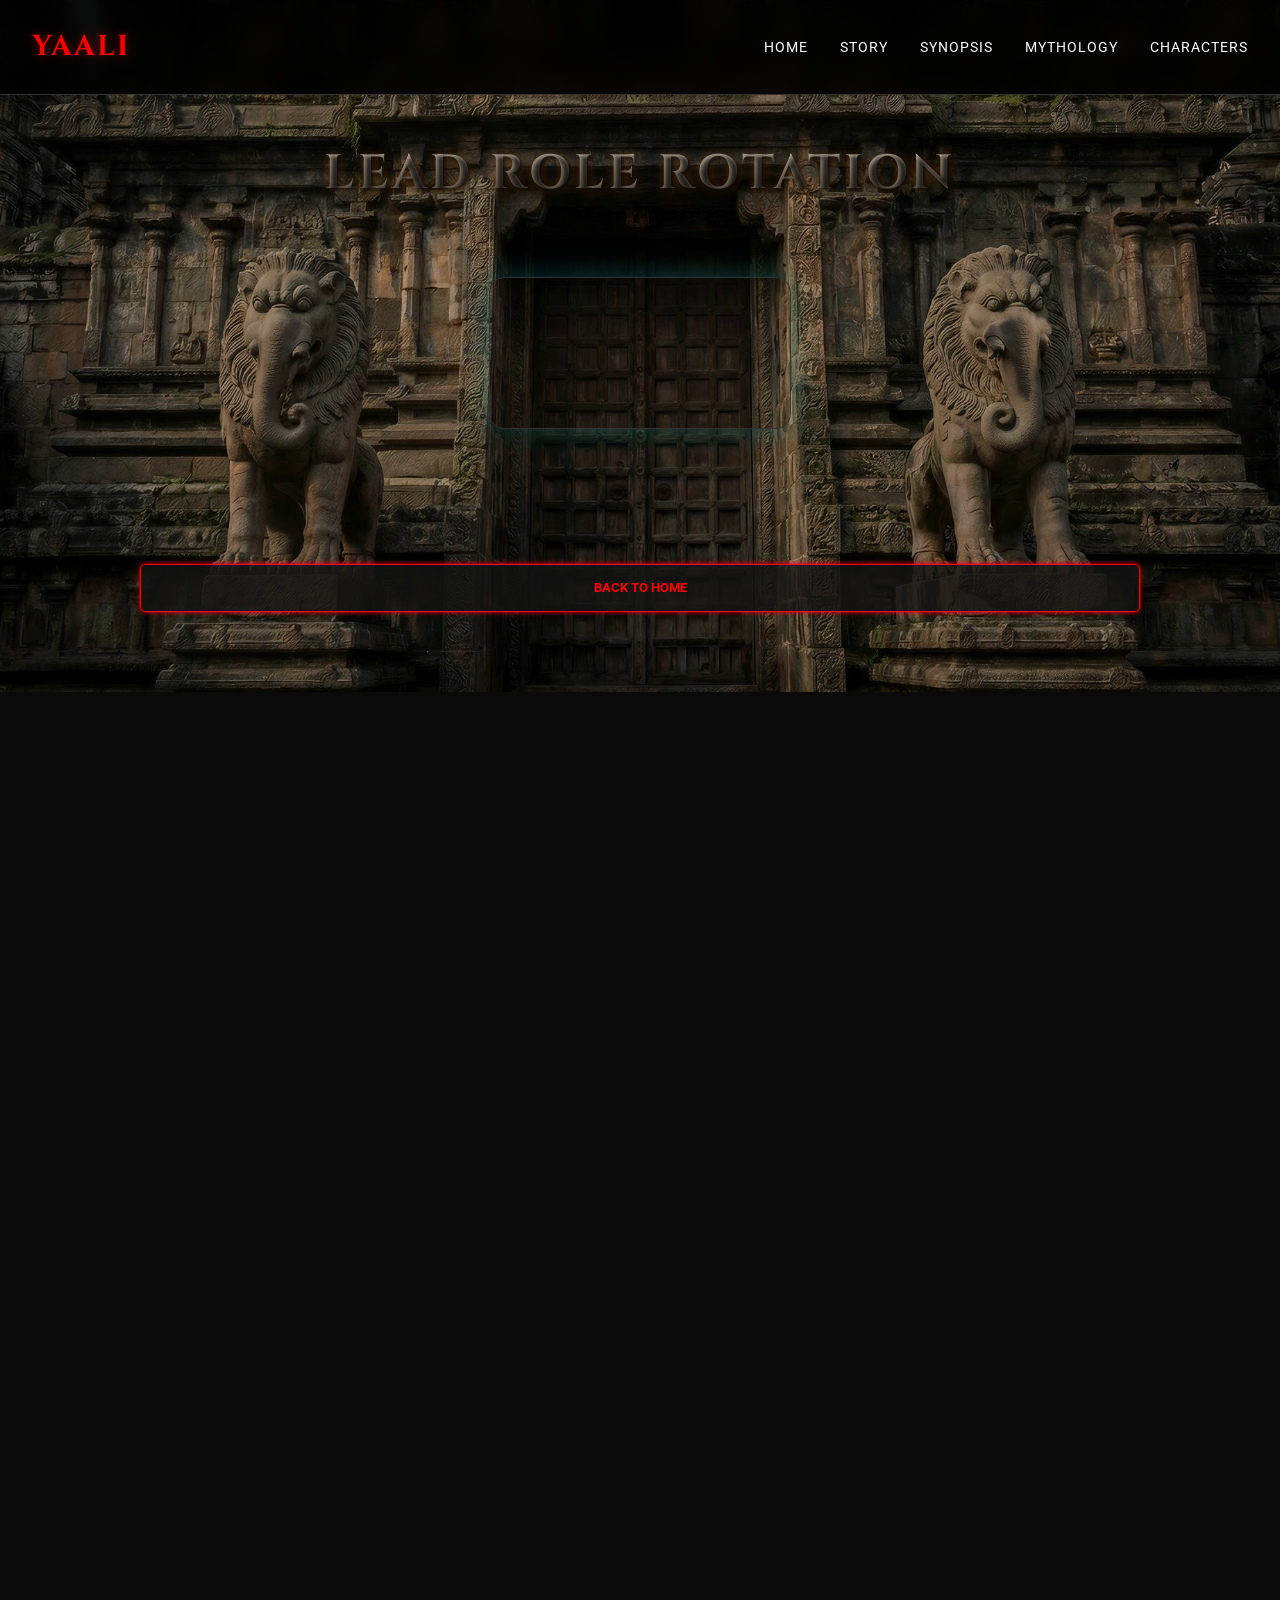
==== game_pitch.html @ 7eba058a "Add Game Pitch page and link from main page" ====
<!DOCTYPE html>
<html lang="en">

<head>
    <meta charset="UTF-8">
    <meta name="viewport" content="width=device-width, initial-scale=1.0">
    <title>YAALI: KARMA REBELS - Game Pitch</title>
    <meta name="description" content="Game Pitch details for YAALI: KARMA REBELS. Lead Role Rotation and Scene Text.">
    <link rel="stylesheet" href="style.css">
    <link rel="preconnect" href="https://fonts.googleapis.com">
    <link rel="preconnect" href="https://fonts.gstatic.com" crossorigin>
    <link
        href="https://fonts.googleapis.com/css2?family=Cinzel:wght@400;700&family=Roboto:wght@300;400;700&display=swap"
        rel="stylesheet">
    <link rel="stylesheet" href="https://cdnjs.cloudflare.com/ajax/libs/font-awesome/6.4.0/css/all.min.css">
    <style>
        /* Specific styles for Game Pitch page */
        .pitch-container {
            max-width: 1200px;
            margin: 0 auto;
            padding: 2rem;
        }

        .rotation-section {
            text-align: center;
            margin-bottom: 4rem;
        }

        .rotation-video {
            width: 100%;
            max-width: 800px;
            border-radius: 15px;
            box-shadow: 0 0 30px rgba(0, 255, 255, 0.2);
            border: 1px solid #333;
        }

        .text-grid {
            display: grid;
            grid-template-columns: 1fr 1fr;
            gap: 3rem;
            margin-top: 2rem;
        }

        .text-column {
            background: rgba(255, 255, 255, 0.05);
            padding: 2rem;
            border-radius: 10px;
            border: 1px solid rgba(255, 255, 255, 0.1);
        }

        .text-column h3 {
            color: var(--neon-orange);
            font-family: var(--font-heading);
            margin-bottom: 1.5rem;
            text-align: center;
            font-size: 1.8rem;
        }

        .text-column p {
            color: #ccc;
            line-height: 1.8;
            margin-bottom: 1rem;
            font-size: 1.1rem;
        }

        @media (max-width: 768px) {
            .text-grid {
                grid-template-columns: 1fr;
            }
        }

        .level-card {
            background: rgba(0, 0, 0, 0.3);
            padding: 1rem;
            margin-bottom: 1.5rem;
            border-radius: 8px;
            border-left: 3px solid var(--neon-cyan);
        }

        .level-card h4 {
            color: #fff;
            margin-bottom: 0.5rem;
            border-bottom: 1px solid rgba(255, 255, 255, 0.1);
            padding-bottom: 0.5rem;
            font-size: 1rem;
            line-height: 1.4;
        }

        .level-card p {
            font-size: 0.9rem;
            margin-bottom: 0.5rem;
            color: #ccc;
        }

        .level-card strong {
            color: var(--neon-cyan);
        }
    </style>
</head>

<body>

    <!-- Navigation -->
    <nav class="navbar">
        <div class="logo">YAALI</div>
        <ul class="nav-links">
            <li><a href="index.html">HOME</a></li>
            <li><a href="index.html#story">STORY</a></li>
            <li><a href="index.html#synopsis">SYNOPSIS</a></li>
            <li><a href="index.html#mythology">MYTHOLOGY</a></li>
            <li><a href="index.html#characters">CHARACTERS</a></li>
        </ul>
        <div class="hamburger">
            <span></span>
            <span></span>
            <span></span>
        </div>
    </nav>

    <!-- Hero / Rotation Section -->
    <section class="hero" style="min-height: auto; padding-top: 8rem;">
        <div class="hero-content">
            <h1 class="stone-text" style="font-size: 3rem; margin-bottom: 2rem; color: var(--neon-cyan);">LEAD ROLE
                ROTATION</h1>

            <div class="rotation-section">
                <video class="rotation-video" autoplay loop muted playsinline>
                    <source src="images/Characters/Turnaround/grok-video-3982c922-0d0e-4bc4-9ab9-109908df6c62.mp4"
                        type="video/mp4">
                    Your browser does not support the video tag.
                </video>
            </div>

            <div class="button-grid" style="justify-content: center; margin-bottom: 3rem;">
                <a href="index.html" class="neon-btn red-btn">BACK TO HOME</a>
            </div>
        </div>
    </section>

    <!-- Scene Text Section -->
    <section class="content-section alt-bg">
        <div class="container">
            <h2 class="section-title">GAME DETAILS</h2>

            <div class="text-grid">
                <!-- Prologue -->
                <div class="text-column">
                    <h3>PROLOGUE</h3>
                    <div class="level-card">
                        <h4>LEVEL 0 — The Fall of Lemuria (லெமூரியாவின் வீழ்ச்சி)</h4>
                        <p><strong>0.1:</strong> Lemuria’s rise and collapse; misuse of cosmic energy creates karmic
                            imbalance.</p>
                        <p><strong>TAM:</strong> லெமூரியாவின் எழுச்சி மற்றும் அழிவு; பிரபஞ்ச ஆற்றல் தவறாகப் பயன்படுத்தி
                            கர்ம சமநிலை சிதறுகிறது.</p>
                        <p><strong>Scene:</strong> Cutscene: Massive ancient civilization, energy temples collapsing,
                            tsunamis swallowing cities. Worldbuilding VO.</p>
                    </div>
                    <div class="level-card">
                        <h4>0.2: Survivors</h4>
                        <p><strong>ENG:</strong> Survivors reach early Tamilakam carrying echoes of Lemurian knowledge.
                        </p>
                        <p><strong>TAM:</strong> உயிர் தப்பியோர் தமிழக கரைகளை அடைகிறார்கள்.</p>
                        <p><strong>Scene:</strong> Cutscene: Ships wrecked, rituals turning into folklore, cosmic energy
                            remains underground.</p>
                    </div>
                </div>

                <!-- Mainplay -->
                <div class="text-column">
                    <h3 style="color: var(--neon-purple);">MAINPLAY</h3>

                    <div class="level-card">
                        <h4>LEVEL 1 — Princes of the Ashram (ஆசிரம இளவரசர்கள்)</h4>
                        <p><strong>1.1:</strong> Princes Chezliya & Raya train at Stone Forest Ashram.</p>
                        <p><strong>TAM:</strong> செழியா & ராயா கற்வன ஆசிரமத்தில் பயிற்சி.</p>
                        <p><strong>Gameplay:</strong> Tutorial: Melee basics, archery, parrying, focus meter.</p>
                        <hr style="border-color: rgba(255,255,255,0.1); margin: 0.5rem 0;">
                        <p><strong>1.2:</strong> Guru teaches discipline: “Choices define you.”</p>
                        <p><strong>TAM:</strong> குருவின் போதனை: “வலிமை அல்ல, தேர்வு தான் உண்மை.”</p>
                        <p><strong>Scene:</strong> Cutscene setting the moral contrast between the two princes.</p>
                        <hr style="border-color: rgba(255,255,255,0.1); margin: 0.5rem 0;">
                        <p><strong>1.3:</strong> Guru Kala announces a spiritual trial at the mountain cave.</p>
                        <p><strong>TAM:</strong> குரு கலா மலைக்குகைச் சோதனையை அறிவிக்கிறார்.</p>
                        <p><strong>Gameplay:</strong> Walk with both princes toward the mountain.</p>
                        <hr style="border-color: rgba(255,255,255,0.1); margin: 0.5rem 0;">
                        <p><strong>1.4:</strong> Mist path to the sacred peak, contrasting emotions.</p>
                        <p><strong>TAM:</strong> பனிமூட்டப் பாதை, இருவரின் வேறுபட்ட உணர்ச்சிகள்.</p>
                        <p><strong>Gameplay:</strong> Traversal introducing climbing, ledge walking.</p>
                    </div>

                    <div class="level-card">
                        <h4>LEVEL 2 — Trials of the Mountain (மலைச் சோதனைகள்)</h4>
                        <p><strong>2.1:</strong> Encounter with Saint; deer, python, compassion test.</p>
                        <p><strong>TAM:</strong> முனிவர், மான், பாம்பு — செழியாவின் கருணைச் சோதனை.</p>
                        <p><strong>Event:</strong> Player uses bow to save deer; fate twists.</p>
                        <hr style="border-color: rgba(255,255,255,0.1); margin: 0.5rem 0;">
                        <p><strong>2.2:</strong> Deer is killed by tiger — saint explains karma.</p>
                        <p><strong>TAM:</strong> புலி மானை கொல்வது; கர்ம விளக்கம்.</p>
                        <p><strong>Scene:</strong> Cutscene deepening the karmic loop theme.</p>
                        <hr style="border-color: rgba(255,255,255,0.1); margin: 0.5rem 0;">
                        <p><strong>2.3:</strong> Narrow cliff ledge trial.</p>
                        <p><strong>TAM:</strong> குறுகிய பாறைச் சரிவு சோதனை.</p>
                        <p><strong>Gameplay:</strong> Balance mechanic, wind physics.</p>
                        <hr style="border-color: rgba(255,255,255,0.1); margin: 0.5rem 0;">
                        <p><strong>2.4:</strong> Energy current river crossing.</p>
                        <p><strong>TAM:</strong> ஆற்றின் ஆற்றல் ஓட்டம் கடத்தல்.</p>
                        <p><strong>Gameplay:</strong> Two styles — Chezliya balances, Raya leaps aggressively.</p>
                        <hr style="border-color: rgba(255,255,255,0.1); margin: 0.5rem 0;">
                        <p><strong>2.5:</strong> Anti-gravity cave chamber.</p>
                        <p><strong>TAM:</strong> எதிர்ப்பு-ஈர்ப்பு குகை.</p>
                        <p><strong>Gameplay:</strong> Puzzle Platforming: Jump timing, floating stones.</p>
                    </div>

                    <div class="level-card">
                        <h4>LEVEL 3 — The Cave of Destiny (விதியின் குகை)</h4>
                        <p><strong>3.1:</strong> Cave opens; glyphs glow.</p>
                        <p><strong>TAM:</strong> குகை திறக்கிறது; குறியீடுகள் ஒளிர்கின்றன.</p>
                        <p><strong>Scene:</strong> Cutscene establishing ancient Lemurian energy.</p>
                        <hr style="border-color: rgba(255,255,255,0.1); margin: 0.5rem 0;">
                        <p><strong>3.2:</strong> Path splits between princes.</p>
                        <p><strong>TAM:</strong> பாதை இரண்டாகப் பிரிகிறது.</p>
                        <p><strong>Choice:</strong> Player observes difference but cannot change destiny.</p>
                        <hr style="border-color: rgba(255,255,255,0.1); margin: 0.5rem 0;">
                        <p><strong>3.3:</strong> Chezliya gains Winged Crystalline Armor.</p>
                        <p><strong>TAM:</strong> செழியா இறக்கைக் கவசம் பெறுகிறார்.</p>
                        <p><strong>Scene:</strong> Transformation Cutscene + short flight tutorial.</p>
                        <hr style="border-color: rgba(255,255,255,0.1); margin: 0.5rem 0;">
                        <p><strong>3.4:</strong> Raya touches Sword of Pride → corrupted transformation.</p>
                        <p><strong>TAM:</strong> ராயா செருக்கு வாளால் இருளில் மாறுகிறான்.</p>
                        <p><strong>Scene:</strong> Cutscene + boss entrance.</p>
                        <hr style="border-color: rgba(255,255,255,0.1); margin: 0.5rem 0;">
                        <p><strong>3.5:</strong> Raya attacks Chezliya; first boss fight (unwinnable).</p>
                        <p><strong>TAM:</strong> ராயா செழியாவைத் தாக்குகிறான்; வெல்ல முடியாத சண்டை.</p>
                        <p><strong>Gameplay:</strong> Player fights but health auto-drops. Forced defeat.</p>
                        <hr style="border-color: rgba(255,255,255,0.1); margin: 0.5rem 0;">
                        <p><strong>3.6:</strong> Chezliya dies; wings shatter.</p>
                        <p><strong>TAM:</strong> செழியா கொல்லப்படுகிறான்; இறக்கைகள் உடைகின்றன.</p>
                        <p><strong>Scene:</strong> Cinematic Death Scene.</p>
                        <hr style="border-color: rgba(255,255,255,0.1); margin: 0.5rem 0;">
                        <p><strong>3.7:</strong> Raya kills Guru Kala.</p>
                        <p><strong>TAM:</strong> ராயா குரு கலாவைக் கொல்கிறான்.</p>
                        <p><strong>Scene:</strong> Cutscene: Sets Raya as tyrant.</p>
                        <hr style="border-color: rgba(255,255,255,0.1); margin: 0.5rem 0;">
                        <p><strong>3.8:</strong> Sidh & Gowri escape with wing fragments.</p>
                        <p><strong>TAM:</strong> சித் & கௌரி இறகு சிதறல்களுடன் தப்புகிறார்கள்.</p>
                        <p><strong>Scene:</strong> Cutscene → Title Card: “YALI — SHADOWS OF THE WING”.</p>
                    </div>

                    <div class="level-card">
                        <h4>LEVEL 4 — The Masked Rebel (முகமூடி கிளர்ச்சியாளர்)</h4>
                        <p><strong>4.1:</strong> Ruthra ambushes empire convoy at waterfall bridge.</p>
                        <p><strong>TAM:</strong> நீர்வீழ்ச்சி பாலத்தில் ரூத்ரா தாக்குதல்.</p>
                        <p><strong>Gameplay:</strong> Stealth + Ambush Mission.</p>
                        <hr style="border-color: rgba(255,255,255,0.1); margin: 0.5rem 0;">
                        <p><strong>4.2:</strong> Escape via underwater tunnels.</p>
                        <p><strong>TAM:</strong> நீருக்கடியில் தப்பித்தல்.</p>
                        <p><strong>Gameplay:</strong> Traversal + Swim gameplay.</p>
                        <hr style="border-color: rgba(255,255,255,0.1); margin: 0.5rem 0;">
                        <p><strong>4.3:</strong> Empire alarm system activates.</p>
                        <p><strong>TAM:</strong> பேரரசு அபாய மணிகள்.</p>
                        <p><strong>Scene:</strong> Cutscene.</p>
                    </div>

                    <div class="level-card">
                        <h4>LEVEL 5 — Shadows of the Empire (பேரரசின் நிழல்கள்)</h4>
                        <p><strong>5.1:</strong> Virukka issues threat; bounty doubled.</p>
                        <p><strong>TAM:</strong> விருக்கா மிரட்டல்; காணிக்கை இரட்டிப்பு.</p>
                        <p><strong>Scene:</strong> Cutscene: Strengthening antagonist.</p>
                        <hr style="border-color: rgba(255,255,255,0.1); margin: 0.5rem 0;">
                        <p><strong>5.2:</strong> Ruthra vows to end empire greed.</p>
                        <p><strong>TAM:</strong> பேரரசின் பேராசை முடிக்க ரூத்ரா உறுதி.</p>
                        <p><strong>Scene:</strong> Dialogue Cutscene.</p>
                    </div>

                    <div class="level-card">
                        <h4>LEVEL 6 — The Underworld Path (நிலத்தடி பாதை)</h4>
                        <p><strong>6.1:</strong> Ruthra departs via underwater secret route.</p>
                        <p><strong>TAM:</strong> ரகசிய நீர்வழிப் பாதையில் புறப்படுகிறான்.</p>
                        <p><strong>Gameplay:</strong> Exploration gameplay.</p>
                        <hr style="border-color: rgba(255,255,255,0.1); margin: 0.5rem 0;">
                        <p><strong>6.2:</strong> Karuppasamy illusion scares guards.</p>
                        <p><strong>TAM:</strong> கருப்பசாமி மாயை; வீரர்கள் ஓடுகின்றனர்.</p>
                        <p><strong>Gameplay:</strong> Light puzzle: Shadow/torch manipulation.</p>
                    </div>

                    <div class="level-card">
                        <h4>LEVEL 7 — Capital of Chains (அடிமை நகரம்)</h4>
                        <p><strong>7.1:</strong> Ruthra infiltrates capital.</p>
                        <p><strong>TAM:</strong> தலைநகரில் ஊடுருவல்.</p>
                        <p><strong>Gameplay:</strong> Free-roam infiltration.</p>
                        <hr style="border-color: rgba(255,255,255,0.1); margin: 0.5rem 0;">
                        <p><strong>7.2:</strong> Witness sculptors tortured.</p>
                        <p><strong>TAM:</strong> அடிமைச் சிற்பிகள் சித்ரவதை.</p>
                        <p><strong>Scene:</strong> Cutscene triggering emotional arc.</p>
                    </div>

                    <div class="level-card">
                        <h4>LEVEL 8 — The Moonlit Encounter (நிலவில் சந்திப்பு)</h4>
                        <p><strong>8.1:</strong> Kshala steals food; chased.</p>
                        <p><strong>TAM:</strong> க்ஷாலா உணவு திருடி துரத்தல்.</p>
                        <p><strong>Gameplay:</strong> Chase + combat.</p>
                        <hr style="border-color: rgba(255,255,255,0.1); margin: 0.5rem 0;">
                        <p><strong>8.2:</strong> Ruthra saves her.</p>
                        <p><strong>TAM:</strong> ரூத்ரா காப்பாற்றுகிறான்.</p>
                        <p><strong>Scene:</strong> Cinematic fight.</p>
                    </div>

                    <div class="level-card">
                        <h4>LEVEL 9 — Into the Hidden Valley (பழிப்பள்ளத்தாக்கு)</h4>
                        <p><strong>9.1:</strong> Ruthra follows Kshala to tribal valley.</p>
                        <p><strong>TAM:</strong> க்ஷாலாவை பின்தொடர்கிறான்.</p>
                        <p><strong>Gameplay:</strong> Stealth traversal.</p>
                        <hr style="border-color: rgba(255,255,255,0.1); margin: 0.5rem 0;">
                        <p><strong>9.2:</strong> Witness Yaali ritual and elders.</p>
                        <p><strong>TAM:</strong> யாளி சடங்கு.</p>
                        <p><strong>Scene:</strong> Cutscene with fantastical elements.</p>
                        <hr style="border-color: rgba(255,255,255,0.1); margin: 0.5rem 0;">
                        <p><strong>9.3:</strong> Elder teaches Fear Transformation.</p>
                        <p><strong>TAM:</strong> பயம் → யாளி மாற்றத்தின் பாடம்.</p>
                        <p><strong>Gameplay:</strong> Interactive micro-tutorial.</p>
                    </div>

                    <div class="level-card">
                        <h4>LEVEL 10 — The Island of Secrets (ரகசிய தீவு)</h4>
                        <p><strong>10.1:</strong> Ruthra returns home; silent change noticed.</p>
                        <p><strong>TAM:</strong> மாறிய ரூத்ரா தீவுக்கு திரும்புகிறான்.</p>
                        <p><strong>Scene:</strong> Cutscene.</p>
                        <hr style="border-color: rgba(255,255,255,0.1); margin: 0.5rem 0;">
                        <p><strong>10.2:</strong> Royal summon for Sidh.</p>
                        <p><strong>TAM:</strong> சித்திற்கு அரச அழைப்பு.</p>
                        <p><strong>Scene:</strong> Dialogue.</p>
                    </div>

                    <div class="level-card">
                        <h4>LEVEL 11 — Council of Death (மரண சபை)</h4>
                        <p><strong>11.1:</strong> Sidh reaches palace.</p>
                        <p><strong>TAM:</strong> சித்தம் அரண்மனைக்கு.</p>
                        <p><strong>Scene:</strong> Cutscene.</p>
                        <hr style="border-color: rgba(255,255,255,0.1); margin: 0.5rem 0;">
                        <p><strong>11.2:</strong> Witness minister’s execution.</p>
                        <p><strong>TAM:</strong> அமைச்சர் தலை துண்டிப்பு.</p>
                        <p><strong>Scene:</strong> Cinematic shock moment.</p>
                        <hr style="border-color: rgba(255,255,255,0.1); margin: 0.5rem 0;">
                        <p><strong>11.3:</strong> Astrology prophecy revealed.</p>
                        <p><strong>TAM:</strong> ஜோதிடரின் தீர்க்கதரிசனம்.</p>
                        <p><strong>Scene:</strong> Lore cutscene.</p>
                    </div>

                    <div class="level-card">
                        <h4>LEVEL 12 — The Lie and the Ambush (பொய் & பதுங்கித் தாக்குதல்)</h4>
                        <p><strong>12.1:</strong> Ruthra lies to Kshala about Sidh betrayal.</p>
                        <p><strong>TAM:</strong> சித்தம் துரோகம் செய்ததாக ரூத்ரா பொய்.</p>
                        <p><strong>Scene:</strong> Dialogue cutscene.</p>
                        <hr style="border-color: rgba(255,255,255,0.1); margin: 0.5rem 0;">
                        <p><strong>12.2:</strong> Forest ambush changes destiny.</p>
                        <p><strong>TAM:</strong> காடில் பதுங்கித் தாக்குதல்.</p>
                        <p><strong>Gameplay:</strong> Combat encounter leading to Ruthra falling into river.</p>
                    </div>

                    <div class="level-card">
                        <h4>LEVEL 13 — Truth in the Dark (இருளின் உண்மை)</h4>
                        <p><strong>13.1:</strong> Sidh captive; reveals full truth.</p>
                        <p><strong>TAM:</strong> முழு உண்மையைச் சித் வெளிப்படுத்துகிறார்.</p>
                        <p><strong>Scene:</strong> Heavy emotional cutscene.</p>
                        <hr style="border-color: rgba(255,255,255,0.1); margin: 0.5rem 0;">
                        <p><strong>13.2:</strong> Ruthra collapses emotionally.</p>
                        <p><strong>TAM:</strong> ரூத்ரா மனம் உடைதல்.</p>
                        <p><strong>Scene:</strong> Cinematic.</p>
                    </div>

                    <div class="level-card">
                        <h4>LEVEL 14 — Shards of the Past (கடந்த காலத்தின் சிதறல்கள்)</h4>
                        <p><strong>14.1:</strong> Ruthra returns silently.</p>
                        <p><strong>TAM:</strong> மௌனமாக திரும்புகிறான்.</p>
                        <p><strong>Scene:</strong> Cutscene.</p>
                        <hr style="border-color: rgba(255,255,255,0.1); margin: 0.5rem 0;">
                        <p><strong>14.2:</strong> Mother reveals broken wing armor.</p>
                        <p><strong>TAM:</strong> தாய் உடைந்த இறகுகளை காட்டுகிறார்.</p>
                        <p><strong>Gameplay:</strong> Memory vision gameplay.</p>
                    </div>

                    <div class="level-card">
                        <h4>LEVEL 15 — Awakening of the Wing (இறக்கையின் விழிப்பு)</h4>
                        <p><strong>15.1:</strong> Partial transformation begins.</p>
                        <p><strong>TAM:</strong> பகுதி மாற்றம்.</p>
                        <p><strong>Gameplay:</strong> New ability unlocked (short glide).</p>
                        <hr style="border-color: rgba(255,255,255,0.1); margin: 0.5rem 0;">
                        <p><strong>15.2:</strong> Prison dream with sparrow.</p>
                        <p><strong>TAM:</strong> சிட்டுக்குருவியுடன் கனவு.</p>
                        <p><strong>Gameplay:</strong> Dream sequence traversal.</p>
                        <hr style="border-color: rgba(255,255,255,0.1); margin: 0.5rem 0;">
                        <p><strong>15.3:</strong> Escape from dungeon.</p>
                        <p><strong>TAM:</strong> சிறையிலிருந்து தப்பித்தல்.</p>
                        <p><strong>Gameplay:</strong> Stealth + flight hybrid mission.</p>
                    </div>

                    <div class="level-card">
                        <h4>LEVEL 16 — Echoes of the Temple (கோயிலின் எதிரொலி)</h4>
                        <p><strong>16.1:</strong> Ruthra meets Sidh secretly.</p>
                        <p><strong>TAM:</strong> ரகசிய சந்திப்பு.</p>
                        <p><strong>Scene:</strong> Dialogue.</p>
                        <hr style="border-color: rgba(255,255,255,0.1); margin: 0.5rem 0;">
                        <p><strong>16.2:</strong> Kshala confronts him; Elder reveals karma loop.</p>
                        <p><strong>TAM:</strong> க்ஷாலா கோபம்; ஞானி உண்மை சொல்வார்.</p>
                        <p><strong>Scene:</strong> Lore cutscene.</p>
                    </div>

                    <div class="level-card">
                        <h4>LEVEL 17 — Wrath of the Gods (தெய்வத்தின் சீற்றம்)</h4>
                        <p><strong>17.1:</strong> Ruthra creates divine illusions in capital.</p>
                        <p><strong>TAM:</strong> தலைநகரில் தெய்வ மாயை.</p>
                        <p><strong>Gameplay:</strong> Fear-based stealth gameplay.</p>
                        <hr style="border-color: rgba(255,255,255,0.1); margin: 0.5rem 0;">
                        <p><strong>17.2:</strong> Raya learns winged heir lives.</p>
                        <p><strong>TAM:</strong> "இறக்கை வாரிசு உயிரோடு" என்பதை ராயா அறிகிறான்.</p>
                        <p><strong>Scene:</strong> Cutscene.</p>
                    </div>

                    <div class="level-card">
                        <h4>LEVEL 18 — The Royal Test (அரச சோதனை)</h4>
                        <p><strong>18.1:</strong> Ruthra brought before King; silhouette only.</p>
                        <p><strong>TAM:</strong> நிழல் அரசன் முன் ரூத்ரா.</p>
                        <p><strong>Scene:</strong> Cutscene + arena intro.</p>
                        <hr style="border-color: rgba(255,255,255,0.1); margin: 0.5rem 0;">
                        <p><strong>18.2:</strong> Mock duel stopped by Virukka.</p>
                        <p><strong>TAM:</strong> போலி சண்டை நிறுத்தப்படுகிறது.</p>
                        <p><strong>Gameplay:</strong> Brief combat test gameplay.</p>
                    </div>

                    <div class="level-card">
                        <h4>LEVEL 19 — Preparations for Dawn (விடியலுக்கான ஆயத்தம்)</h4>
                        <p><strong>19.1:</strong> Sidh disguises as Rajaguru.</p>
                        <p><strong>TAM:</strong> சித் ராஜகுருவாக வேடமிடுகிறார்.</p>
                        <p><strong>Gameplay:</strong> Stealth pre-ritual setup.</p>
                        <hr style="border-color: rgba(255,255,255,0.1); margin: 0.5rem 0;">
                        <p><strong>19.2:</strong> Kshala infiltrates treasury tunnels.</p>
                        <p><strong>TAM:</strong> க்ஷாலா சாக்கடையில் நுழைகிறார்.</p>
                        <p><strong>Gameplay:</strong> Infiltration gameplay.</p>
                        <hr style="border-color: rgba(255,255,255,0.1); margin: 0.5rem 0;">
                        <p><strong>19.3:</strong> Ruthra meditates.</p>
                        <p><strong>TAM:</strong> ரூத்ரா தியானம்.</p>
                        <p><strong>Scene:</strong> Cutscene.</p>
                    </div>

                    <div class="level-card">
                        <h4>LEVEL 20 — The River of Fate (விதியின் ஆறு)</h4>
                        <p><strong>20.1:</strong> Ruthra transforms fully into giant Yaali.</p>
                        <p><strong>TAM:</strong> முழு யாளி மாற்றம்.</p>
                        <p><strong>Gameplay:</strong> Kaiju-scale traversal.</p>
                        <hr style="border-color: rgba(255,255,255,0.1); margin: 0.5rem 0;">
                        <p><strong>20.2:</strong> Diverts river toward capital.</p>
                        <p><strong>TAM:</strong> ஆற்றைத் திசை திருப்புகிறான்.</p>
                        <p><strong>Gameplay:</strong> Environmental puzzle.</p>
                    </div>

                    <div class="level-card">
                        <h4>LEVEL 21 — Ritual of Blood (நரபலி சடங்கு)</h4>
                        <p><strong>21.1:</strong> Sidh replaces Rajaguru in ritual.</p>
                        <p><strong>TAM:</strong> சடங்கில் சித் இடம் பிடிக்கிறார்.</p>
                        <p><strong>Scene:</strong> Cutscene.</p>
                        <hr style="border-color: rgba(255,255,255,0.1); margin: 0.5rem 0;">
                        <p><strong>21.2:</strong> Ruthra chosen as sacrifice.</p>
                        <p><strong>TAM:</strong> நரபலிக்குத் தேர்வு.</p>
                        <p><strong>Scene:</strong> Cinematic.</p>
                    </div>

                    <div class="level-card">
                        <h4>LEVEL 22 — The Mother's Curse (தாயின் சாபம்)</h4>
                        <p><strong>22.1:</strong> Ruthra brought to platform.</p>
                        <p><strong>TAM:</strong> தண்டனை மேடையில் ரூத்ரா.</p>
                        <p><strong>Scene:</strong> Cutscene.</p>
                        <hr style="border-color: rgba(255,255,255,0.1); margin: 0.5rem 0;">
                        <p><strong>22.2:</strong> Queen curses Raya.</p>
                        <p><strong>TAM:</strong> ராணியின் சாபம்.</p>
                        <p><strong>Scene:</strong> Dramatic cinematic.</p>
                    </div>

                    <div class="level-card">
                        <h4>LEVEL 23 — The Great Flood (பெருவெள்ளம்)</h4>
                        <p><strong>23.1:</strong> Flood bursts into palace.</p>
                        <p><strong>TAM:</strong> வெள்ளம் அரண்மனையை உடைக்கிறது.</p>
                        <p><strong>Gameplay:</strong> Chaos gameplay: Run, glide, dodge collapsing structures.</p>
                    </div>

                    <div class="level-card">
                        <h4>LEVEL 24 — Clash of the Wing and Sword (இறக்கை vs வாள்)</h4>
                        <p><strong>24.1:</strong> Ruthra rises as winged Yaali; Raya unleashes sword fire.</p>
                        <p><strong>TAM:</strong> இறக்கை யாளி vs வாள் தீ.</p>
                        <p><strong>Gameplay:</strong> Final boss battle: Two-phase fight.</p>
                        <hr style="border-color: rgba(255,255,255,0.1); margin: 0.5rem 0;">
                        <p><strong>24.2:</strong> Kshala frees captives.</p>
                        <p><strong>TAM:</strong> க்ஷாலா கைதிகளை விடுவிக்கிறாள்.</p>
                        <p><strong>Scene:</strong> Side-event cutscene.</p>
                        <hr style="border-color: rgba(255,255,255,0.1); margin: 0.5rem 0;">
                        <p><strong>24.3:</strong> Kshala’s rhythm restores Ruthra’s focus.</p>
                        <p><strong>TAM:</strong> க்ஷாலாவின் தாளம் கவனம் தருகிறது.</p>
                        <p><strong>Gameplay:</strong> Quick-time rhythm support mechanic.</p>
                        <hr style="border-color: rgba(255,255,255,0.1); margin: 0.5rem 0;">
                        <p><strong>24.4:</strong> Combined effort defeats Raya.</p>
                        <p><strong>TAM:</strong> ஒருங்கிணைந்த தாக்குதலில் ராயா வீழ்கிறான்.</p>
                        <p><strong>Scene:</strong> Cinematic finisher.</p>
                    </div>

                    <div class="level-card">
                        <h4>LEVEL 25 — New Dawn (புதிய விடியல்)</h4>
                        <p><strong>25.1:</strong> Queen ends slavery; Sidh advisor; Kshala protector.</p>
                        <p><strong>TAM:</strong> அடிமைத்தனம் முடிவு; சித் ஆலோசகர்; க்ஷாலா பாதுகாவலர்.</p>
                        <p><strong>Scene:</strong> Cutscene.</p>
                        <hr style="border-color: rgba(255,255,255,0.1); margin: 0.5rem 0;">
                        <p><strong>25.2:</strong> Ruthra walks to rooftop, wings open.</p>
                        <p><strong>TAM:</strong> ரூத்ரா மாடியில் இறக்கை விரிக்கிறான்.</p>
                        <p><strong>Scene:</strong> Final cinematic + free camera moment.</p>
                        <hr style="border-color: rgba(255,255,255,0.1); margin: 0.5rem 0;">
                        <p><strong>25.3:</strong> Ruthra flies toward sunrise; karmic loop ends.</p>
                        <p><strong>TAM:</strong> சூரியோதயத்துக்கு மேலே பறக்கிறான்; கர்மசுழல் முடிந்தது.</p>
                        <p><strong>Scene:</strong> Ending Cutscene + Credits.</p>
                    </div>
                </div>
            </div>
        </div>
    </section>

    <script src="script.js"></script>
</body>

</html>
---- style.css ----
/* Global Styles */
:root {
    --bg-dark: #0a0a0a;
    --bg-panel: #111;
    --text-main: #e0e0e0;
    --text-muted: #a0a0a0;
    --neon-pink: #ff00ff;
    --neon-cyan: #00ffff;
    --neon-green: #00ff00;
    --neon-orange: #ffaa00;
    --neon-red: #ff0000;
    --neon-purple: #9d00ff;
    --neon-blue: #0088ff;
    --neon-teal: #00ffcc;
    --font-heading: 'Cinzel', serif;
    --font-body: 'Roboto', sans-serif;
}

* {
    margin: 0;
    padding: 0;
    box-sizing: border-box;
    scroll-behavior: smooth;
}

body {
    font-family: var(--font-body);
    background-color: var(--bg-dark);
    color: var(--text-main);
    line-height: 1.6;
    overflow-x: hidden;
}

/* Navigation */
.navbar {
    position: fixed;
    top: 0;
    width: 100%;
    padding: 1.5rem 2rem;
    background: rgba(0, 0, 0, 0.9);
    backdrop-filter: blur(10px);
    display: flex;
    justify-content: space-between;
    align-items: center;
    z-index: 1000;
    border-bottom: 1px solid #333;
}

.logo {
    font-family: var(--font-heading);
    font-size: 1.8rem;
    font-weight: 700;
    color: var(--neon-red);
    text-transform: uppercase;
    letter-spacing: 2px;
    text-shadow: 0 0 10px rgba(255, 0, 0, 0.5);
}

.nav-links {
    display: flex;
    gap: 2rem;
    list-style: none;
}

.nav-links a {
    color: #fff;
    text-decoration: none;
    font-size: 0.9rem;
    text-transform: uppercase;
    letter-spacing: 1px;
    transition: color 0.3s;
}

.nav-links a:hover {
    color: var(--neon-cyan);
    text-shadow: 0 0 5px var(--neon-cyan);
}

.hamburger {
    display: none;
    cursor: pointer;
}

.hamburger span {
    display: block;
    width: 25px;
    height: 3px;
    background: #fff;
    margin: 5px 0;
    transition: 0.3s;
}

/* Hero Section */
.hero {
    position: relative;
    width: 100%;
    min-height: 100vh;
    display: flex;
    flex-direction: column;
    align-items: center;
    justify-content: center;
    background: url('images/Assets/Home bg.jpg') no-repeat center center/cover;
    padding: 6rem 2rem 2rem;
    text-align: center;
}

.hero::before {
    content: '';
    position: absolute;
    top: 0;
    left: 0;
    width: 100%;
    height: 100%;
    background: rgba(0, 0, 0, 0.3);
    /* Overlay for readability */
    z-index: 1;
}

.hero-content {
    position: relative;
    z-index: 2;
    width: 100%;
    max-width: 1200px;
    display: flex;
    flex-direction: column;
    align-items: center;
    gap: 2rem;
}

/* Video Container */
.video-container {
    width: 100%;
    max-width: 600px;
    margin: 0 auto;
    border-radius: 15px;
    overflow: hidden;
    box-shadow: 0 0 20px rgba(0, 0, 0, 0.5);
    border: 1px solid #333;
    background: #000;
}

.video-container video {
    width: 100%;
    height: auto;
    display: block;
}

/* Stone Text Effect */
.stone-text {
    font-family: var(--font-heading);
    font-size: 2.2rem;
    margin: 0.5rem 0;
    letter-spacing: 4px;
    font-weight: 700;
    text-transform: uppercase;
    background: linear-gradient(to bottom, #e0d4c1, #8b7d6b, #4a4036);
    -webkit-background-clip: text;
    background-clip: text;
    -webkit-text-fill-color: transparent;
    text-shadow: 2px 2px 4px rgba(0, 0, 0, 0.8);
    filter: drop-shadow(0 0 5px rgba(139, 69, 19, 0.5));
}

/* Button Grid */
.button-grid {
    display: grid;
    grid-template-columns: repeat(auto-fit, minmax(150px, 1fr));
    gap: 1rem;
    width: 100%;
    max-width: 1000px;
    margin-top: 2rem;
}

.neon-btn {
    display: flex;
    align-items: center;
    justify-content: center;
    padding: 0.8rem 1rem;
    background: rgba(20, 20, 20, 0.8);
    border: 1px solid var(--neon-cyan);
    border-radius: 5px;
    color: var(--neon-cyan);
    font-weight: bold;
    text-transform: uppercase;
    font-size: 0.8rem;
    text-decoration: none;
    transition: all 0.3s ease;
    box-shadow: 0 0 5px rgba(0, 255, 255, 0.2);
}

.neon-btn:hover {
    background: var(--neon-cyan);
    color: #000;
    box-shadow: 0 0 15px var(--neon-cyan);
}

/* Button Colors */
.pink-btn {
    border-color: var(--neon-pink);
    color: var(--neon-pink);
    box-shadow: 0 0 5px var(--neon-pink);
}

.pink-btn:hover {
    background: var(--neon-pink);
    box-shadow: 0 0 15px var(--neon-pink);
}

.cyan-btn {
    border-color: var(--neon-cyan);
    color: var(--neon-cyan);
    box-shadow: 0 0 5px var(--neon-cyan);
}

.cyan-btn:hover {
    background: var(--neon-cyan);
    box-shadow: 0 0 15px var(--neon-cyan);
}

.green-btn {
    border-color: var(--neon-green);
    color: var(--neon-green);
    box-shadow: 0 0 5px var(--neon-green);
}

.green-btn:hover {
    background: var(--neon-green);
    box-shadow: 0 0 15px var(--neon-green);
}

.orange-btn {
    border-color: var(--neon-orange);
    color: var(--neon-orange);
    box-shadow: 0 0 5px var(--neon-orange);
}

.orange-btn:hover {
    background: var(--neon-orange);
    box-shadow: 0 0 15px var(--neon-orange);
}

.red-btn {
    border-color: var(--neon-red);
    color: var(--neon-red);
    box-shadow: 0 0 5px var(--neon-red);
}

.red-btn:hover {
    background: var(--neon-red);
    box-shadow: 0 0 15px var(--neon-red);
}

.purple-btn {
    border-color: var(--neon-purple);
    color: var(--neon-purple);
    box-shadow: 0 0 5px var(--neon-purple);
}

.purple-btn:hover {
    background: var(--neon-purple);
    box-shadow: 0 0 15px var(--neon-purple);
}

.blue-btn {
    border-color: var(--neon-blue);
    color: var(--neon-blue);
    box-shadow: 0 0 5px var(--neon-blue);
}

.blue-btn:hover {
    background: var(--neon-blue);
    box-shadow: 0 0 15px var(--neon-blue);
}

.teal-btn {
    border-color: var(--neon-teal);
    color: var(--neon-teal);
    box-shadow: 0 0 5px var(--neon-teal);
}

.teal-btn:hover {
    background: var(--neon-teal);
    box-shadow: 0 0 15px var(--neon-teal);
}


/* Content Sections */
.content-section {
    padding: 5rem 2rem;
    border-bottom: 1px solid #222;
    background: #0a0a0a;
}

.alt-bg {
    background: #111;
}

.section-title {
    font-family: var(--font-heading);
    font-size: 2.5rem;
    color: var(--neon-red);
    text-align: center;
    margin-bottom: 3rem;
    text-transform: uppercase;
    text-shadow: 0 0 10px rgba(255, 0, 0, 0.5);
}

.container {
    width: 100%;
    max-width: 1200px;
    margin: 0 auto;
}

/* Grid Layouts */
.grid-2 {
    display: grid;
    grid-template-columns: repeat(2, 1fr);
    gap: 2rem;
}

.grid-3 {
    display: grid;
    grid-template-columns: repeat(3, 1fr);
    gap: 2rem;
}

.grid-4 {
    display: grid;
    grid-template-columns: repeat(4, 1fr);
    gap: 2rem;
}

/* Cards */
.char-card,
.loc-card,
.video-card {
    background: rgba(255, 255, 255, 0.05);
    border: 1px solid rgba(255, 255, 255, 0.1);
    border-radius: 10px;
    padding: 0;
    text-align: center;
    transition: transform 0.3s;
    overflow: hidden;
}

.char-card:hover,
.loc-card:hover,
.video-card:hover {
    transform: translateY(-5px);
    background: rgba(255, 255, 255, 0.1);
}

.char-img,
.loc-img {
    width: 100%;
    height: 200px;
    object-fit: cover;
    border-radius: 5px;
    margin-bottom: 1rem;
    display: block;
}

/* Scene List */
.scene-list {
    counter-reset: scene-counter;
    list-style: none;
}

.scene-list li {
    position: relative;
    padding-left: 3rem;
    margin-bottom: 1.5rem;
    line-height: 1.6;
    color: #ccc;
}

.scene-list li::before {
    counter-increment: scene-counter;
    content: counter(scene-counter);
    position: absolute;
    left: 0;
    top: 0;
    width: 2rem;
    height: 2rem;
    background: var(--neon-red);
    color: #000;
    font-weight: bold;
    border-radius: 50%;
    display: flex;
    align-items: center;
    justify-content: center;
    font-size: 0.9rem;
}

.scene-list strong {
    color: #fff;
    display: block;
    margin-bottom: 0.2rem;
}

/* Mobile Responsiveness */
@media (max-width: 768px) {
    .navbar {
        padding: 1rem;
    }

    .nav-links {
        display: none;
    }

    .hamburger {
        display: block;
    }

    .hero-content {
        width: 100%;
        padding: 0 1rem;
    }

    .video-container {
        width: 100%;
        height: auto;
        aspect-ratio: 16/9;
    }

    .section-title {
        font-size: 1.8rem;
    }

    .grid-2,
    .grid-3,
    .grid-4 {
        grid-template-columns: 1fr;
    }

    .button-grid {
        grid-template-columns: repeat(2, 1fr);
    }
}

/* Desktop Image Safety */
img {
    max-width: 100%;
    height: auto;
    display: block;
}
/* Parallax 3D Effect for Hero Section */
.hero {
    perspective: 1000px !important;
    transform-style: preserve-3d !important;
}

.hero::before {
    will-change: transform;
    transition: transform 0.3s cubic-bezier(0.25, 0.46, 0.45, 0.94);
}

.hero-content {
    will-change: transform;
    transition: transform 0.3s cubic-bezier(0.25, 0.46, 0.45, 0.94);
}
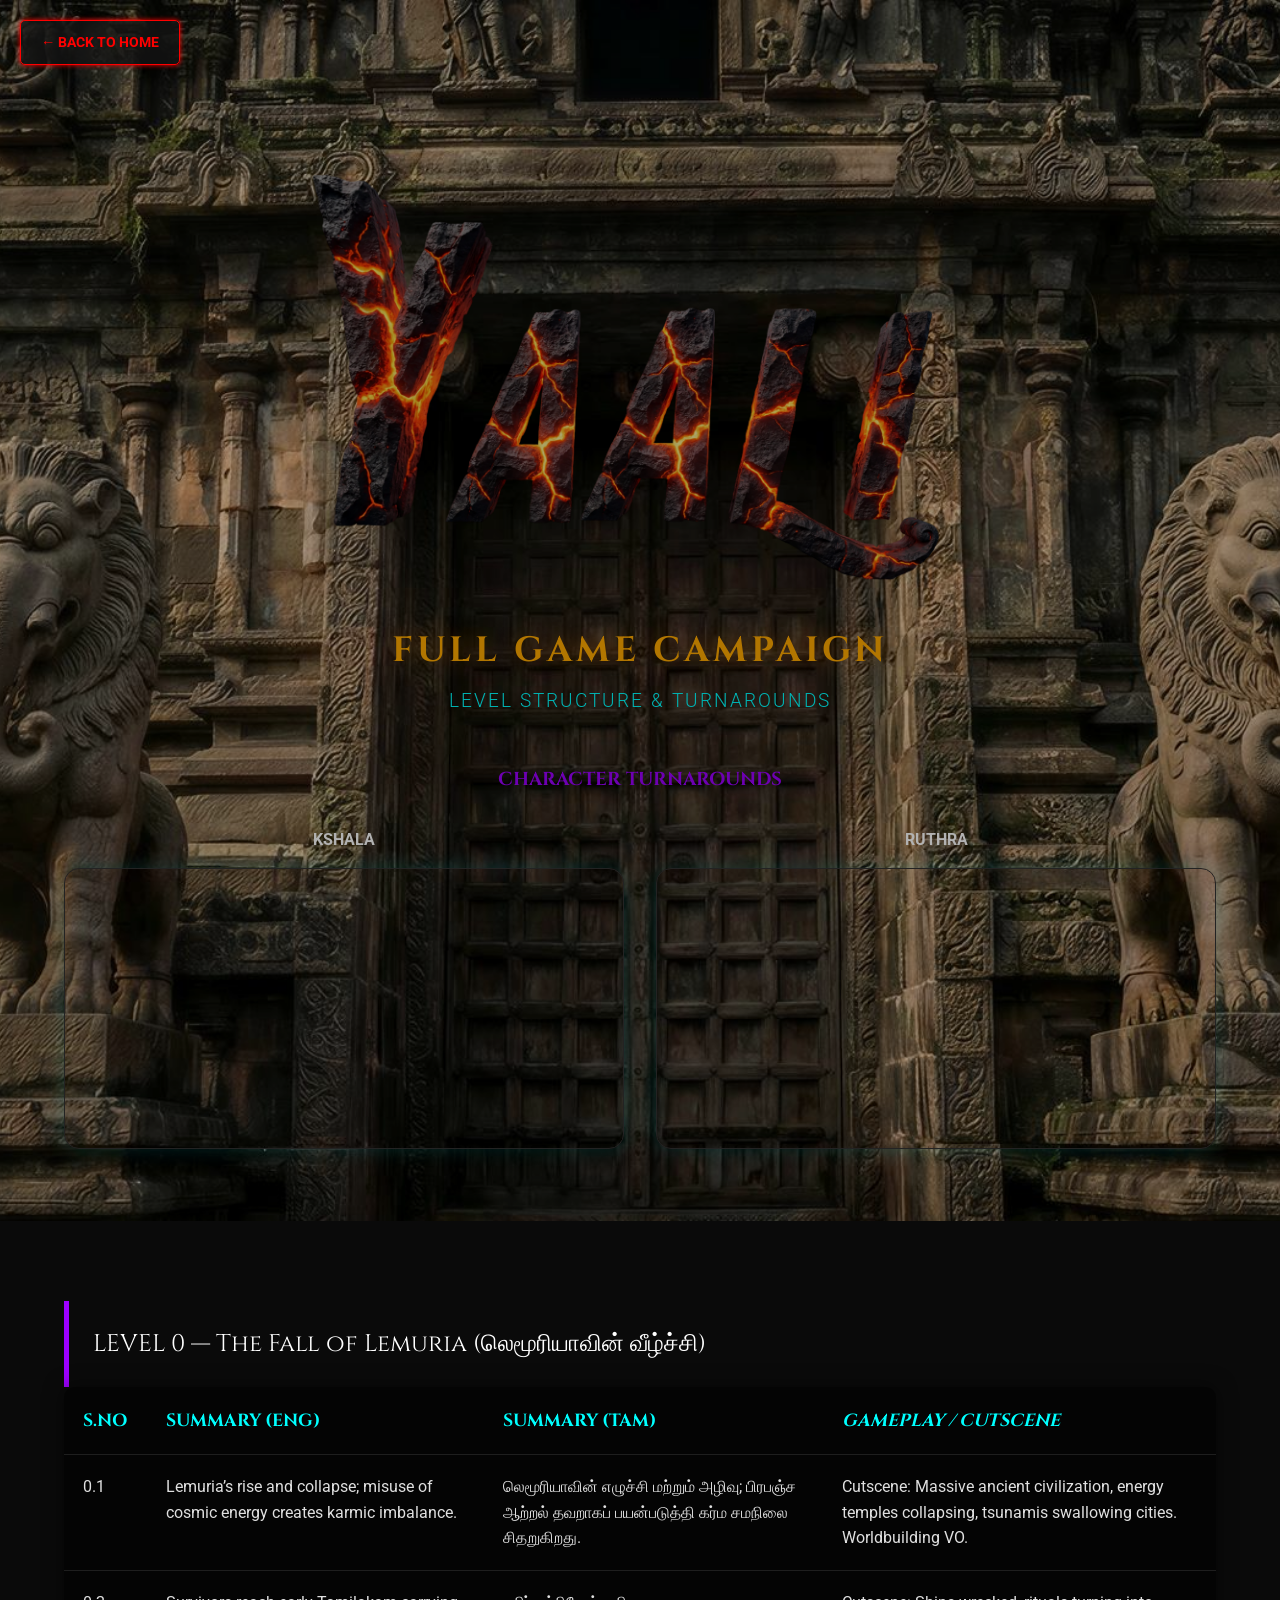
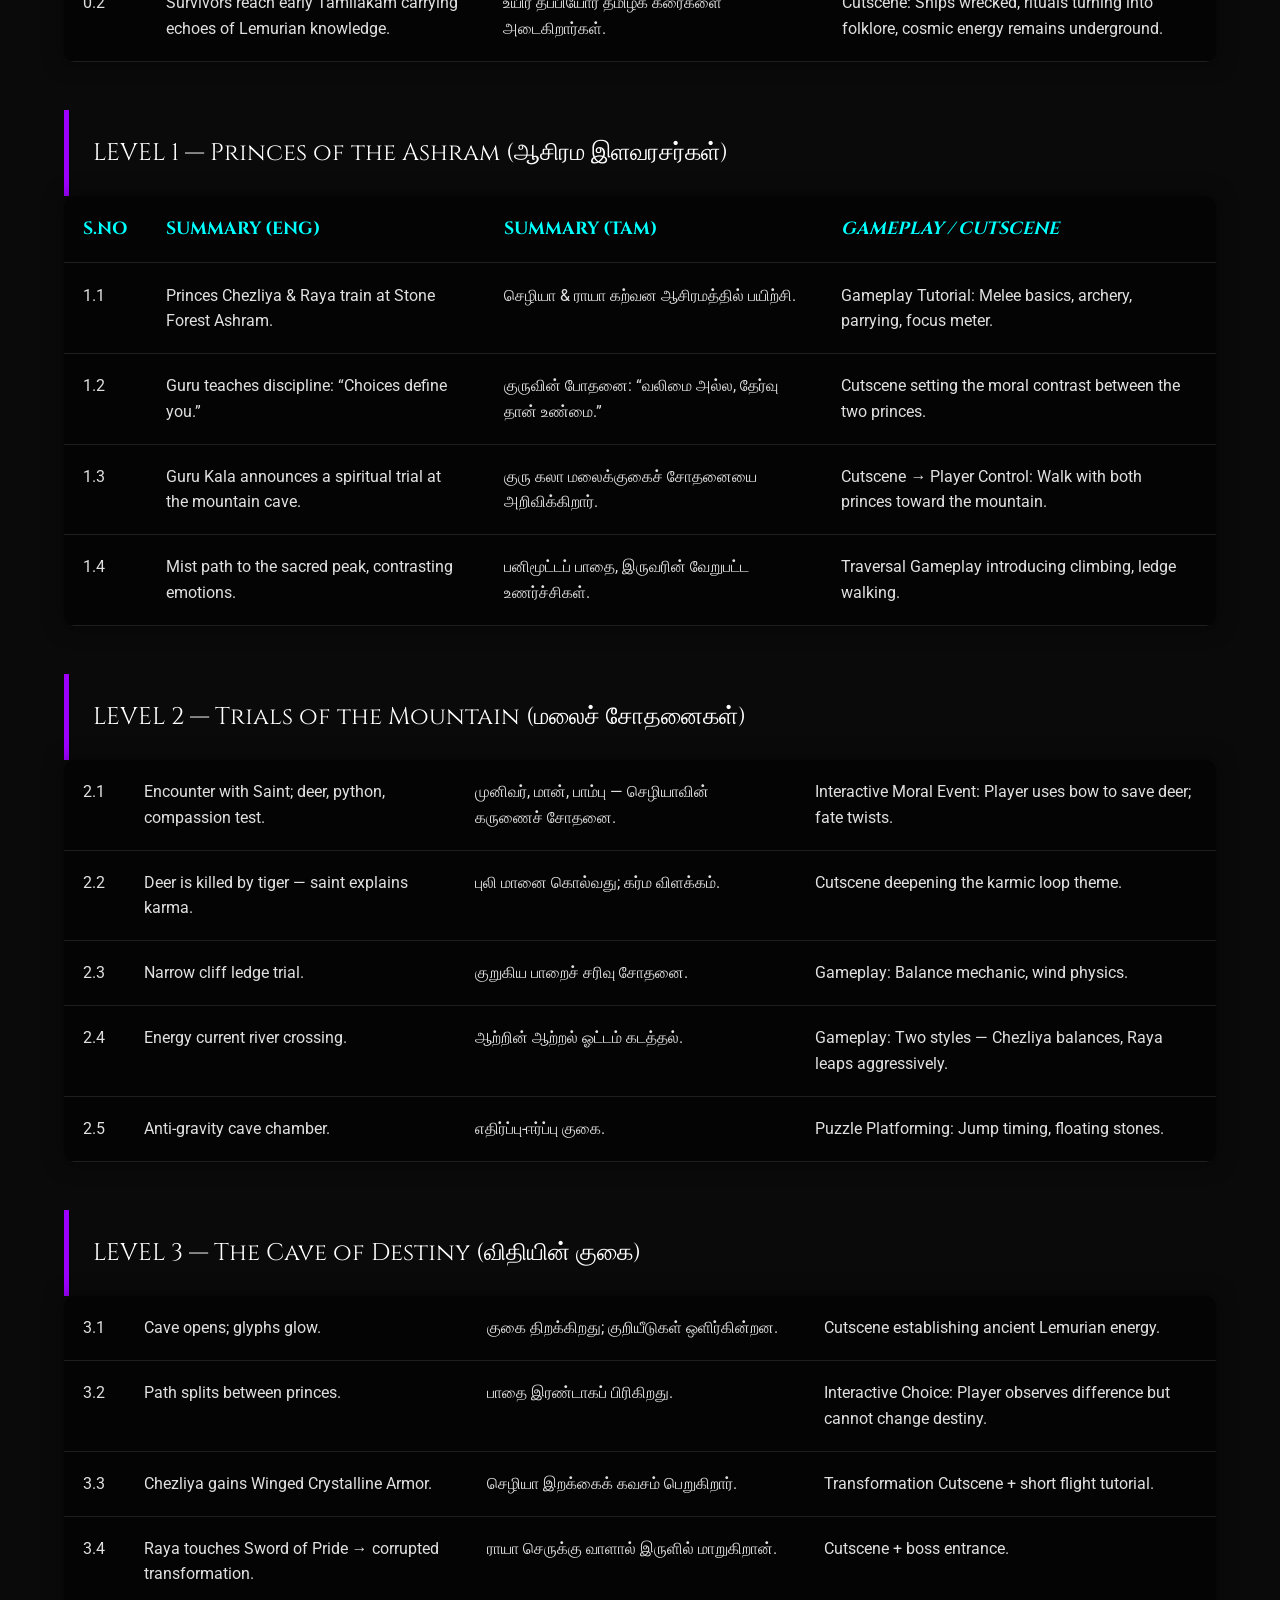
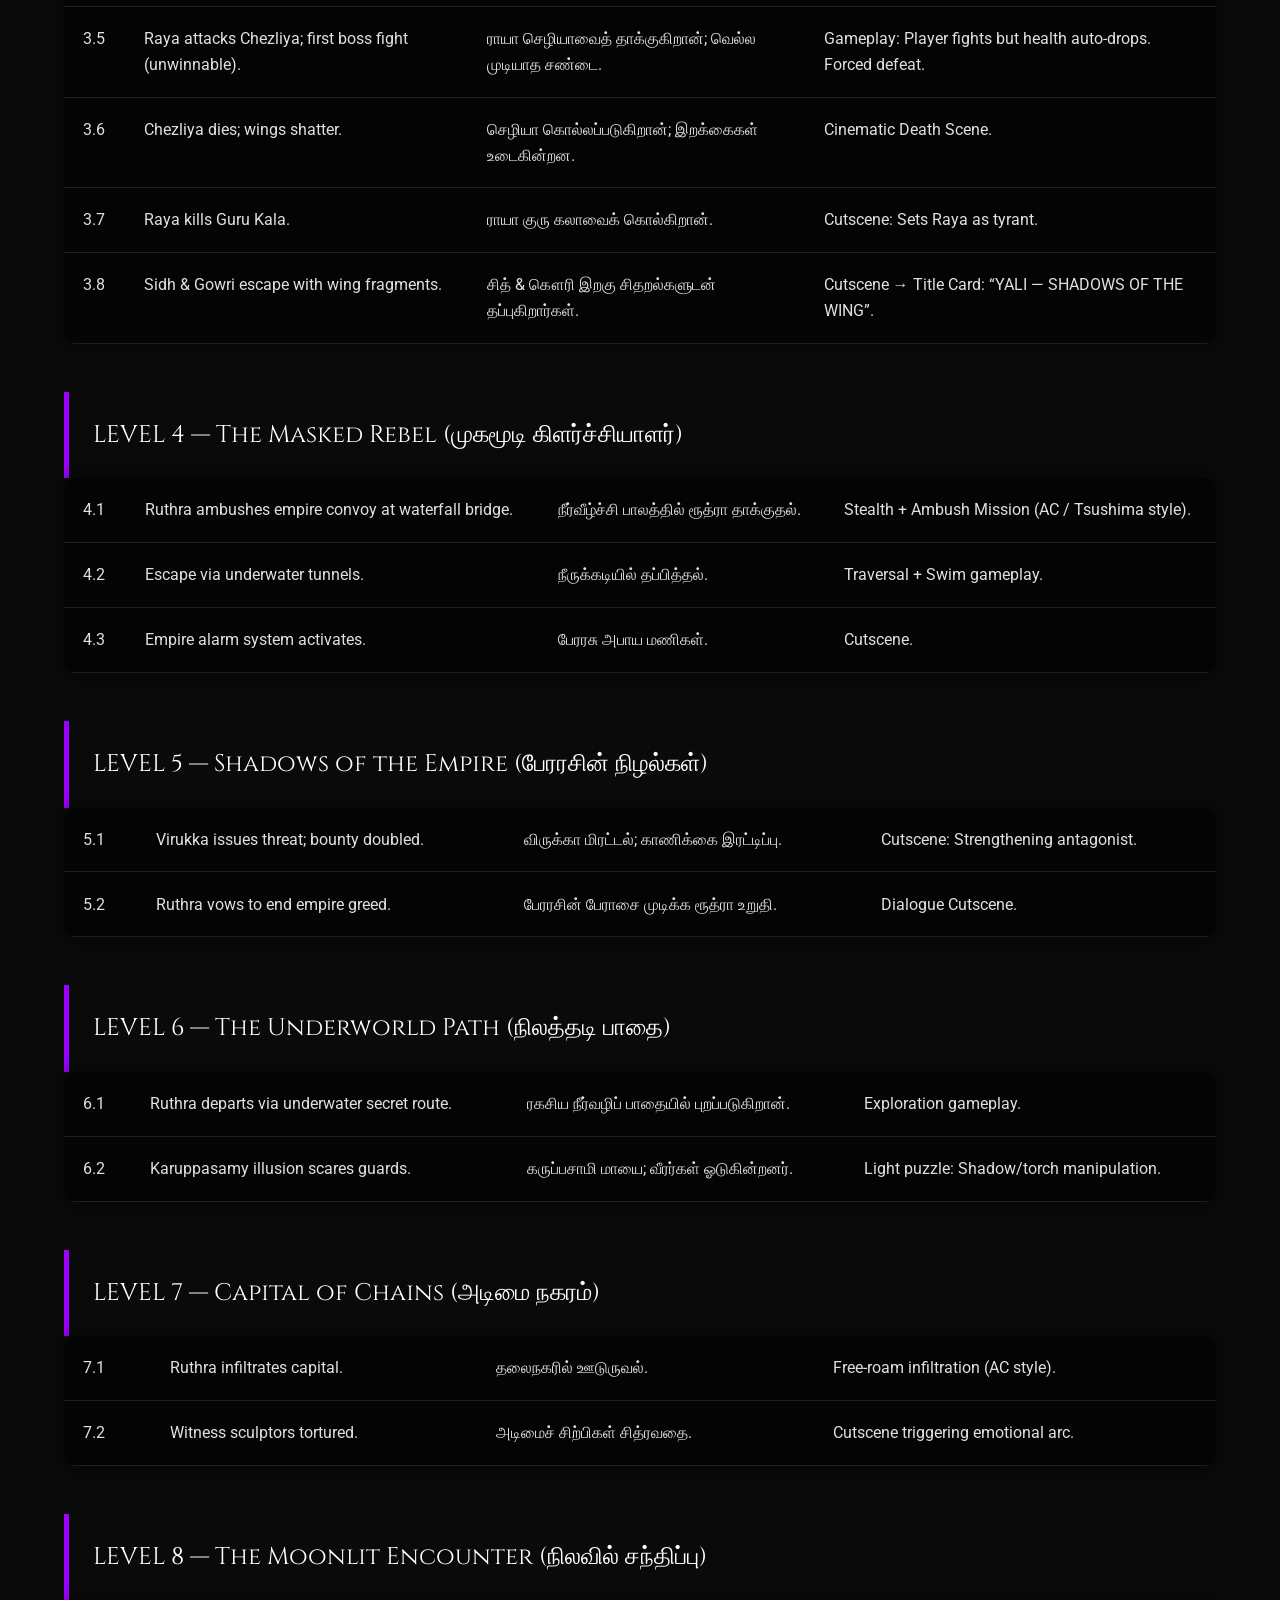
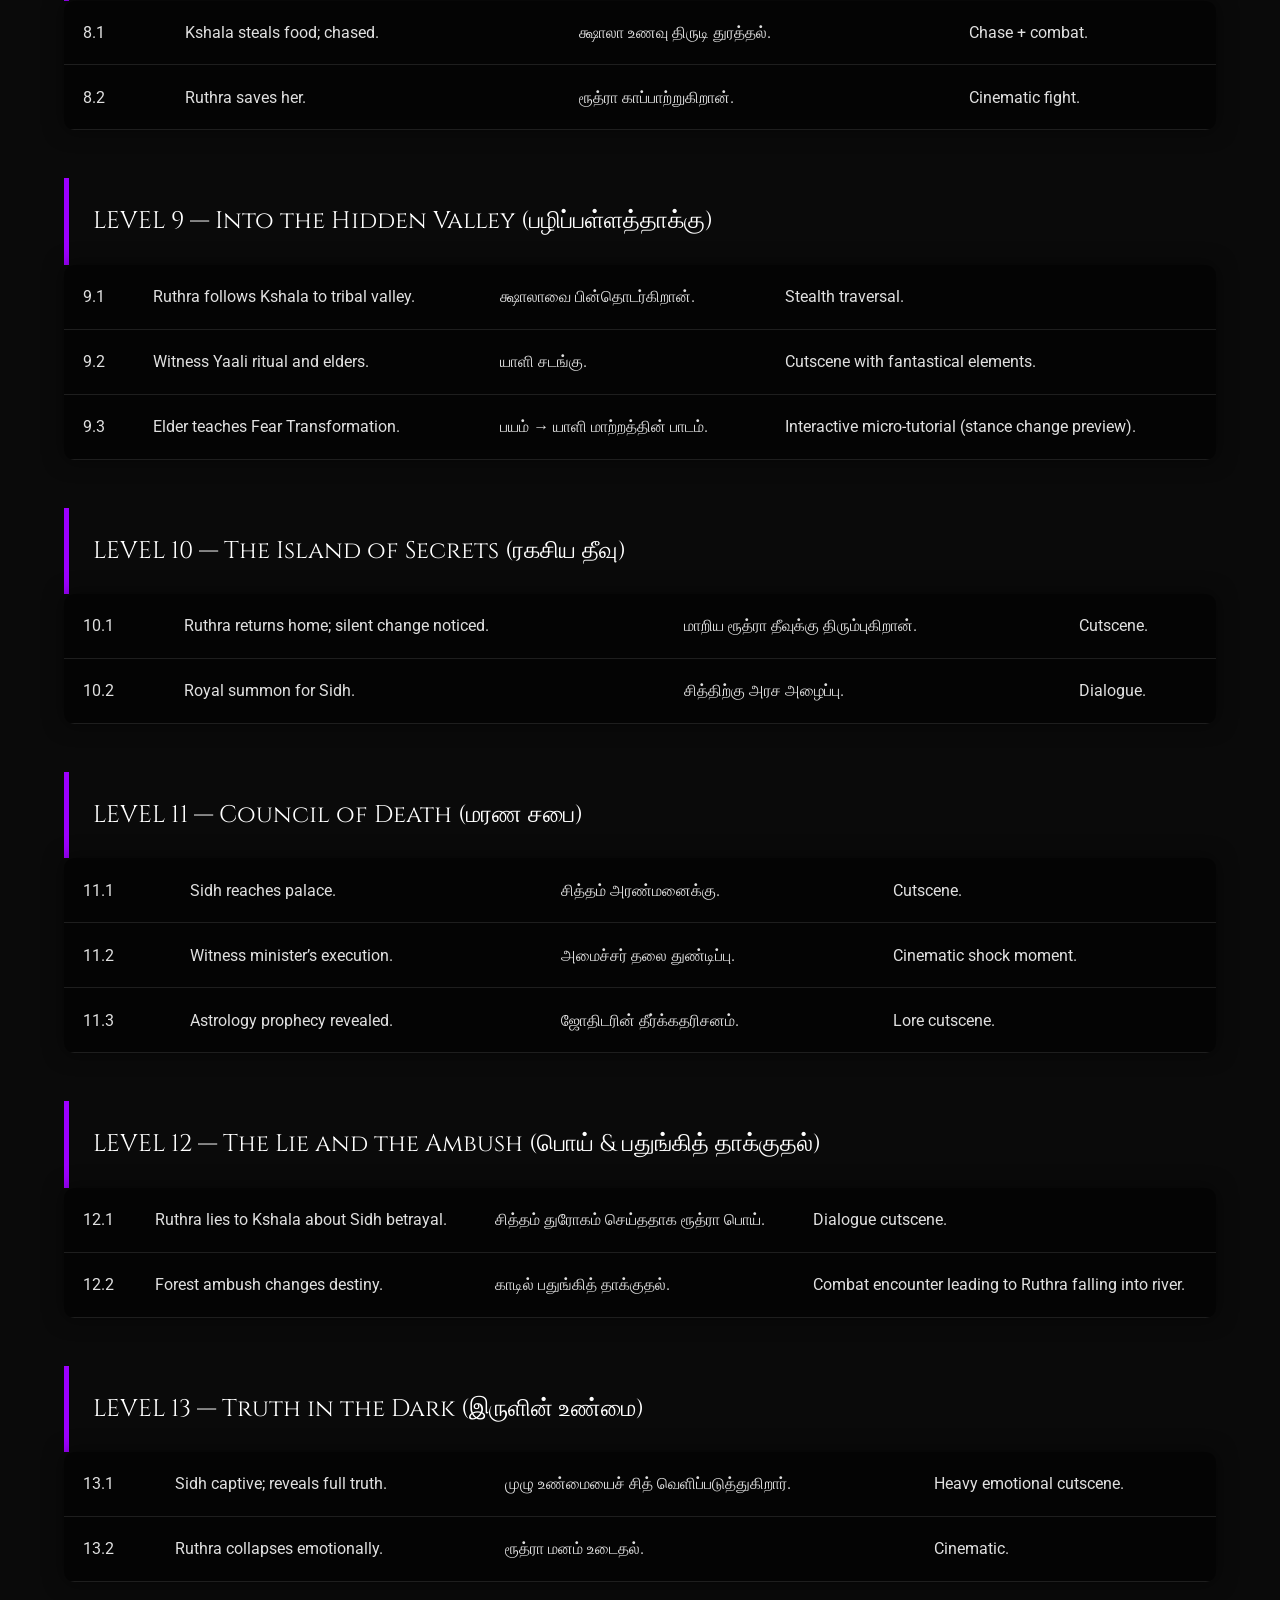
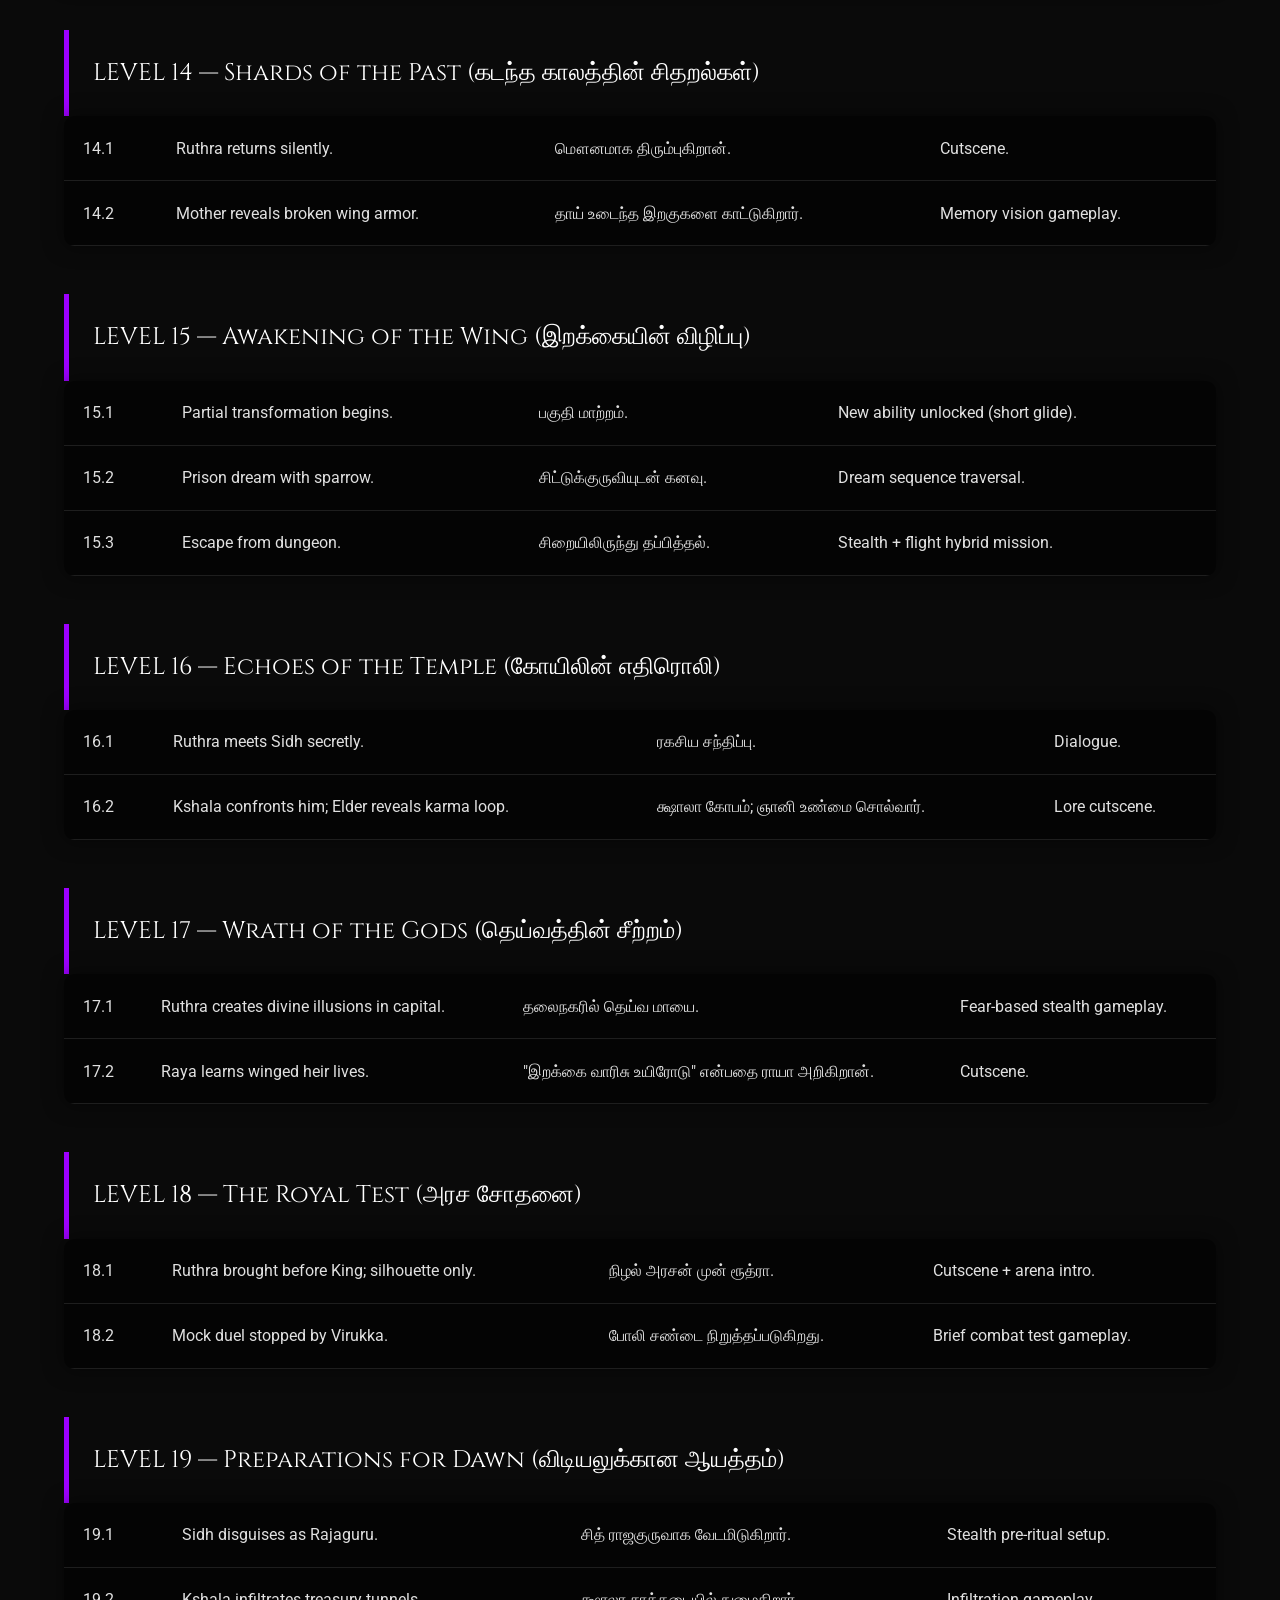
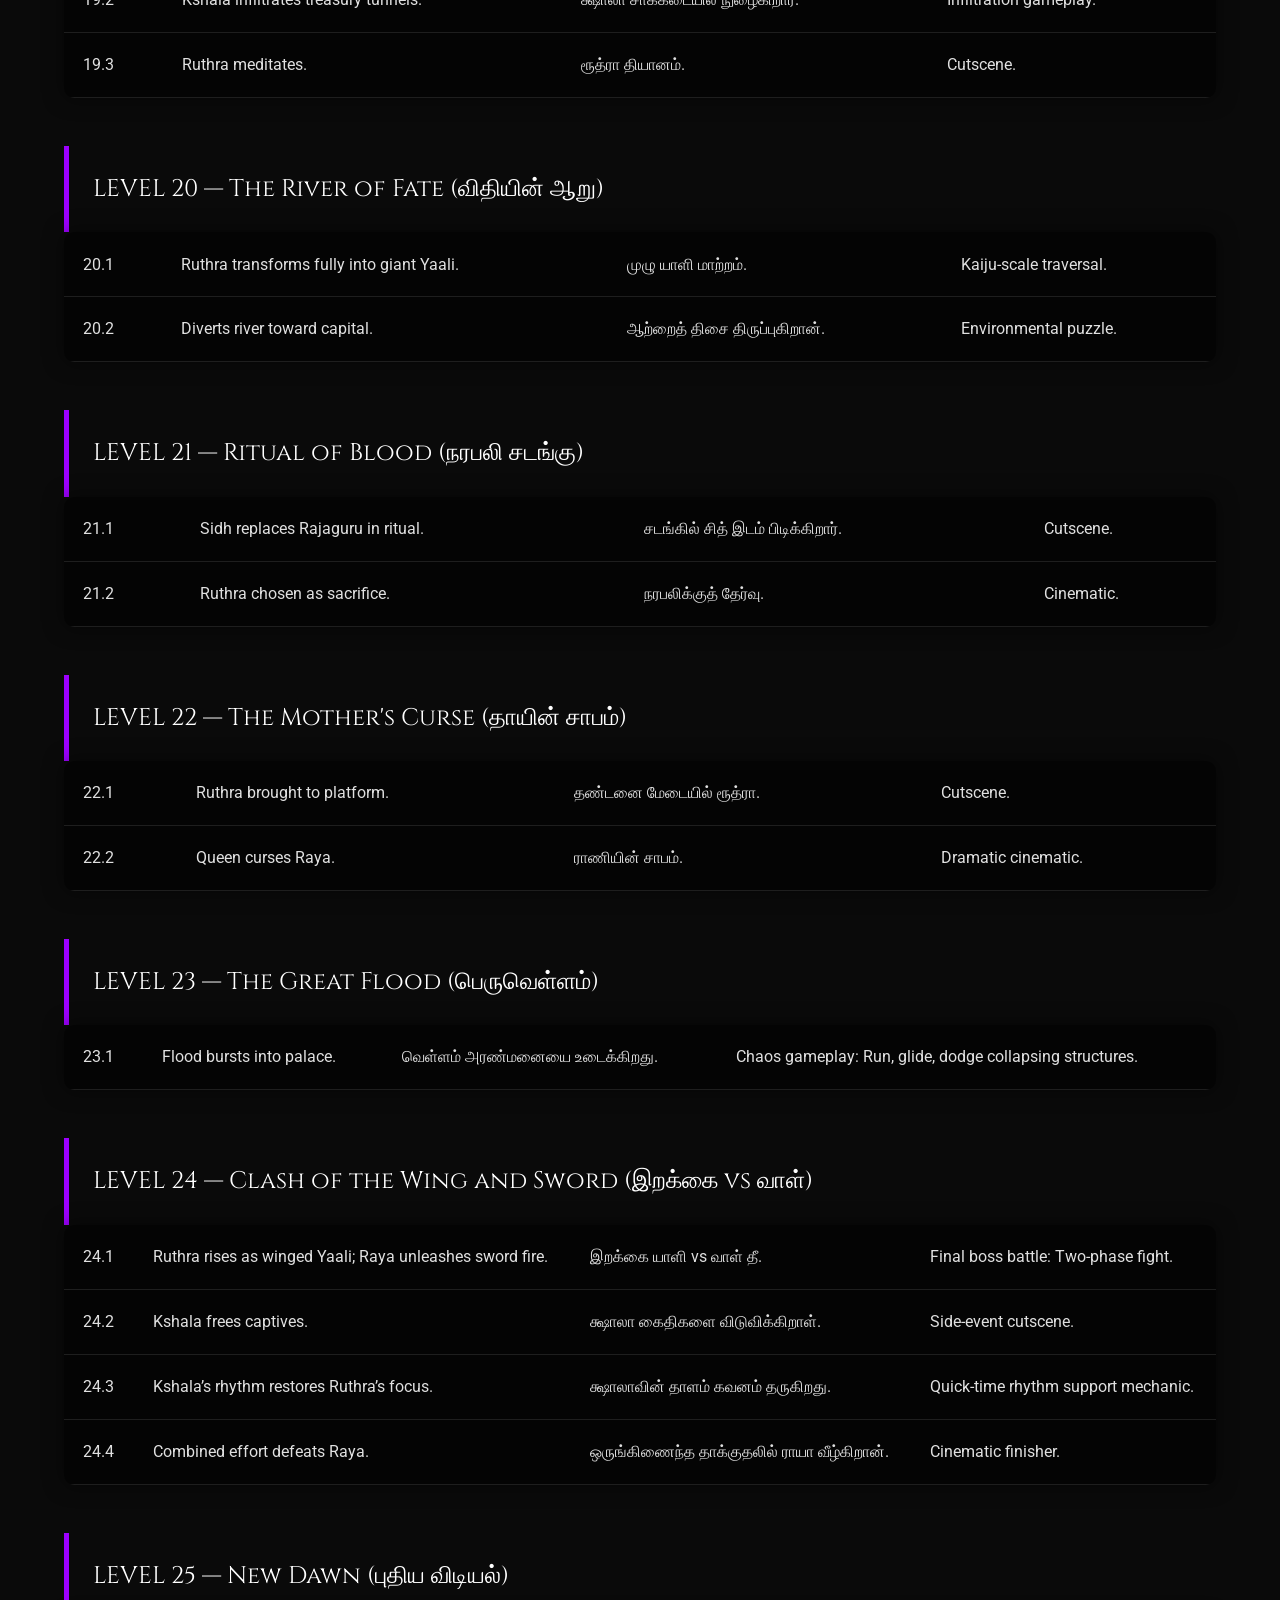
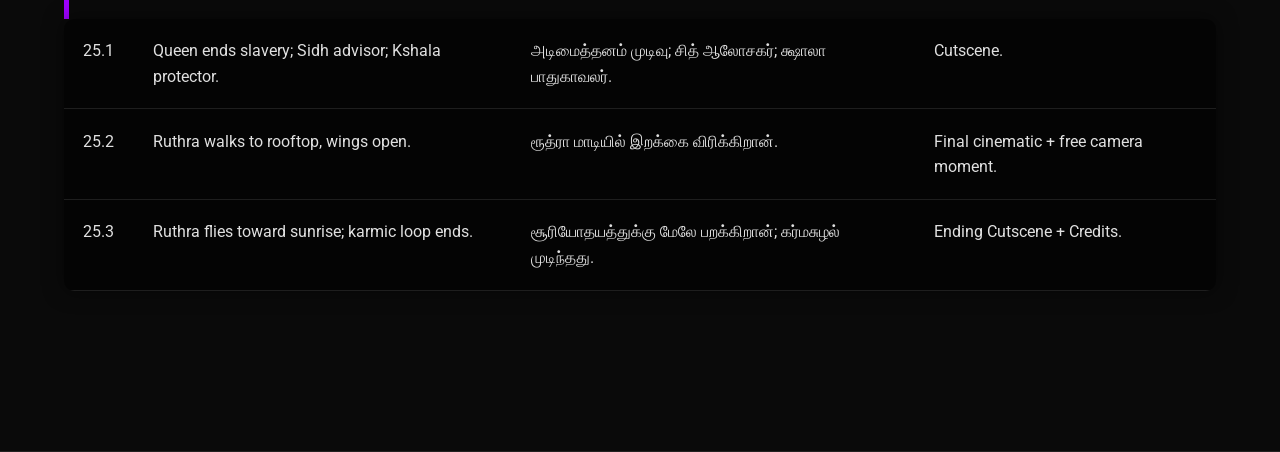
==== commit 7c7267e6: "Update Game Pitch content and fix navigation assets" ====
--- a/game_pitch.html
+++ b/game_pitch.html
@@ -5,7 +5,7 @@
     <meta charset="UTF-8">
     <meta name="viewport" content="width=device-width, initial-scale=1.0">
     <title>YAALI: KARMA REBELS - Game Pitch</title>
-    <meta name="description" content="Game Pitch details for YAALI: KARMA REBELS. Lead Role Rotation and Scene Text.">
+    <meta name="description" content="Full Game Campaign and Level Structure for YAALI: KARMA REBELS.">
     <link rel="stylesheet" href="style.css">
     <link rel="preconnect" href="https://fonts.googleapis.com">
     <link rel="preconnect" href="https://fonts.gstatic.com" crossorigin>
@@ -16,7 +16,7 @@
     <style>
         /* Specific styles for Game Pitch page */
         .pitch-container {
-            max-width: 1200px;
+            max-width: 1400px;
             margin: 0 auto;
             padding: 2rem;
         }
@@ -26,500 +26,813 @@
             margin-bottom: 4rem;
         }
 
+        .video-grid {
+            display: grid;
+            grid-template-columns: repeat(auto-fit, minmax(300px, 1fr));
+            gap: 2rem;
+            margin-top: 2rem;
+        }
+
         .rotation-video {
             width: 100%;
-            max-width: 800px;
             border-radius: 15px;
-            box-shadow: 0 0 30px rgba(0, 255, 255, 0.2);
+            box-shadow: 0 0 20px rgba(0, 255, 255, 0.2);
             border: 1px solid #333;
-        }
-
-        .text-grid {
-            display: grid;
-            grid-template-columns: 1fr 1fr;
-            gap: 3rem;
-            margin-top: 2rem;
-        }
-
-        .text-column {
+            /* Removed fixed aspect-ratio to allow full vertical view */
+            object-fit: contain;
+            max-height: 80vh;
+            /* Prevent excessive scrolling for tall videos */
+        }
+
+        /* 4-Column Table Styles */
+        .level-table {
+            width: 100%;
+            border-collapse: collapse;
+            margin-bottom: 3rem;
+            background: rgba(0, 0, 0, 0.6);
+            border-radius: 10px;
+            overflow: hidden;
+            box-shadow: 0 0 20px rgba(0, 0, 0, 0.5);
+        }
+
+        .level-table th,
+        .level-table td {
+            padding: 1.2rem;
+            text-align: left;
+            border-bottom: 1px solid rgba(255, 255, 255, 0.1);
+            vertical-align: top;
+        }
+
+        .level-table th {
+            background: rgba(var(--neon-cyan-rgb), 0.1);
+            color: var(--neon-cyan);
+            font-family: var(--font-heading);
+            font-size: 1.1rem;
+            text-transform: uppercase;
+        }
+
+        .level-table tr:hover {
             background: rgba(255, 255, 255, 0.05);
-            padding: 2rem;
-            border-radius: 10px;
-            border: 1px solid rgba(255, 255, 255, 0.1);
-        }
-
-        .text-column h3 {
-            color: var(--neon-orange);
+        }
+
+        .col-sno {
+            width: 5%;
+            font-weight: bold;
+            color: #888;
+        }
+
+        .col-eng {
+            width: 30%;
+            color: #ccc;
+            line-height: 1.6;
+        }
+
+        .col-tam {
+            width: 30%;
+            color: #aaa;
+            line-height: 1.6;
+        }
+
+        .col-gameplay {
+            width: 35%;
+            color: var(--neon-cyan);
+            font-style: italic;
+        }
+
+        .level-header {
+            background: linear-gradient(90deg, rgba(0, 0, 0, 0.8), rgba(var(--neon-purple-rgb), 0.2));
+            color: #fff;
+            padding: 1.5rem;
             font-family: var(--font-heading);
-            margin-bottom: 1.5rem;
-            text-align: center;
-            font-size: 1.8rem;
-        }
-
-        .text-column p {
-            color: #ccc;
-            line-height: 1.8;
-            margin-bottom: 1rem;
-            font-size: 1.1rem;
+            font-size: 1.5rem;
+            margin-top: 3rem;
+            border-left: 5px solid var(--neon-purple);
+        }
+
+        .section-separator {
+            border-top: 2px solid #333;
+            margin: 4rem 0;
         }
 
         @media (max-width: 768px) {
-            .text-grid {
-                grid-template-columns: 1fr;
+
+            .level-table,
+            .level-table tbody,
+            .level-table tr,
+            .level-table td {
+                display: block;
+                width: 100%;
             }
-        }
-
-        .level-card {
-            background: rgba(0, 0, 0, 0.3);
-            padding: 1rem;
-            margin-bottom: 1.5rem;
-            border-radius: 8px;
-            border-left: 3px solid var(--neon-cyan);
-        }
-
-        .level-card h4 {
-            color: #fff;
-            margin-bottom: 0.5rem;
-            border-bottom: 1px solid rgba(255, 255, 255, 0.1);
-            padding-bottom: 0.5rem;
-            font-size: 1rem;
-            line-height: 1.4;
-        }
-
-        .level-card p {
-            font-size: 0.9rem;
-            margin-bottom: 0.5rem;
-            color: #ccc;
-        }
-
-        .level-card strong {
-            color: var(--neon-cyan);
+
+            .level-table thead {
+                display: none;
+            }
+
+            .level-table tr {
+                margin-bottom: 1.5rem;
+                border: 1px solid #333;
+                background: rgba(0, 0, 0, 0.3);
+            }
+
+            .level-table td {
+                padding: 0.8rem;
+                text-align: right;
+                position: relative;
+                padding-left: 30%;
+            }
+
+            .level-table td::before {
+                content: attr(data-label);
+                position: absolute;
+                left: 0;
+                width: 30%;
+                padding-left: 1rem;
+                font-weight: bold;
+                text-align: left;
+                color: var(--neon-cyan);
+            }
         }
     </style>
 </head>
 
 <body>
 
-    <!-- Navigation -->
-    <nav class="navbar">
-        <div class="logo">YAALI</div>
-        <ul class="nav-links">
-            <li><a href="index.html">HOME</a></li>
-            <li><a href="index.html#story">STORY</a></li>
-            <li><a href="index.html#synopsis">SYNOPSIS</a></li>
-            <li><a href="index.html#mythology">MYTHOLOGY</a></li>
-            <li><a href="index.html#characters">CHARACTERS</a></li>
-        </ul>
-        <div class="hamburger">
-            <span></span>
-            <span></span>
-            <span></span>
-        </div>
-    </nav>
+    <!-- Navigation (Buttons only) -->
+    <div style="position: absolute; top: 20px; left: 20px; z-index: 1000;">
+        <a href="index.html" class="neon-btn red-btn" style="padding: 10px 20px; font-size: 0.9rem;">&larr; BACK TO
+            HOME</a>
+    </div>
 
     <!-- Hero / Rotation Section -->
-    <section class="hero" style="min-height: auto; padding-top: 8rem;">
-        <div class="hero-content">
-            <h1 class="stone-text" style="font-size: 3rem; margin-bottom: 2rem; color: var(--neon-cyan);">LEAD ROLE
-                ROTATION</h1>
-
-            <div class="rotation-section">
-                <video class="rotation-video" autoplay loop muted playsinline>
-                    <source src="images/Characters/Turnaround/grok-video-3982c922-0d0e-4bc4-9ab9-109908df6c62.mp4"
-                        type="video/mp4">
-                    Your browser does not support the video tag.
-                </video>
+    <section class="hero" style="min-height: auto; padding-top: 6rem; padding-bottom: 2rem;">
+        <div class="pitch-container">
+            <div style="text-align: center; margin-bottom: 3rem;">
+                <img src="images/Titles/Project Title.png" alt="YAALI: KARMA REBELS"
+                    style="max-width: 80%; height: auto; display: block; margin: 0 auto 1rem auto;">
+                <h2
+                    style="color: var(--neon-orange); font-family: var(--font-heading); font-size: 2.2rem; letter-spacing: 4px; text-transform: uppercase; text-shadow: 0 0 20px rgba(255, 140, 0, 0.5);">
+                    FULL GAME CAMPAIGN</h2>
+                <h3
+                    style="color: var(--neon-cyan); font-family: var(--font-body); letter-spacing: 2px; margin-top: 0.5rem; font-weight: 300;">
+                    LEVEL STRUCTURE & TURNAROUNDS
+                </h3>
             </div>
 
-            <div class="button-grid" style="justify-content: center; margin-bottom: 3rem;">
-                <a href="index.html" class="neon-btn red-btn">BACK TO HOME</a>
-            </div>
-        </div>
-    </section>
-
-    <!-- Scene Text Section -->
-    <section class="content-section alt-bg">
-        <div class="container">
-            <h2 class="section-title">GAME DETAILS</h2>
-
-            <div class="text-grid">
-                <!-- Prologue -->
-                <div class="text-column">
-                    <h3>PROLOGUE</h3>
-                    <div class="level-card">
-                        <h4>LEVEL 0 — The Fall of Lemuria (லெமூரியாவின் வீழ்ச்சி)</h4>
-                        <p><strong>0.1:</strong> Lemuria’s rise and collapse; misuse of cosmic energy creates karmic
-                            imbalance.</p>
-                        <p><strong>TAM:</strong> லெமூரியாவின் எழுச்சி மற்றும் அழிவு; பிரபஞ்ச ஆற்றல் தவறாகப் பயன்படுத்தி
-                            கர்ம சமநிலை சிதறுகிறது.</p>
-                        <p><strong>Scene:</strong> Cutscene: Massive ancient civilization, energy temples collapsing,
-                            tsunamis swallowing cities. Worldbuilding VO.</p>
-                    </div>
-                    <div class="level-card">
-                        <h4>0.2: Survivors</h4>
-                        <p><strong>ENG:</strong> Survivors reach early Tamilakam carrying echoes of Lemurian knowledge.
-                        </p>
-                        <p><strong>TAM:</strong> உயிர் தப்பியோர் தமிழக கரைகளை அடைகிறார்கள்.</p>
-                        <p><strong>Scene:</strong> Cutscene: Ships wrecked, rituals turning into folklore, cosmic energy
-                            remains underground.</p>
-                    </div>
+            <!-- Character Turnaround Gallery -->
+            <h3
+                style="color: var(--neon-purple); font-family: var(--font-heading); text-align: center; margin-bottom: 2rem;">
+                CHARACTER TURNAROUNDS</h3>
+            <div class="video-grid">
+                <div>
+                    <h4 style="color: #fff; text-align: center; margin-bottom: 1rem;">KSHALA</h4>
+                    <video class="rotation-video" autoplay loop muted playsinline>
+                        <source src="images/Characters/Turnaround/KSHALA Turnaround no weapon.mp4" type="video/mp4">
+                    </video>
                 </div>
-
-                <!-- Mainplay -->
-                <div class="text-column">
-                    <h3 style="color: var(--neon-purple);">MAINPLAY</h3>
-
-                    <div class="level-card">
-                        <h4>LEVEL 1 — Princes of the Ashram (ஆசிரம இளவரசர்கள்)</h4>
-                        <p><strong>1.1:</strong> Princes Chezliya & Raya train at Stone Forest Ashram.</p>
-                        <p><strong>TAM:</strong> செழியா & ராயா கற்வன ஆசிரமத்தில் பயிற்சி.</p>
-                        <p><strong>Gameplay:</strong> Tutorial: Melee basics, archery, parrying, focus meter.</p>
-                        <hr style="border-color: rgba(255,255,255,0.1); margin: 0.5rem 0;">
-                        <p><strong>1.2:</strong> Guru teaches discipline: “Choices define you.”</p>
-                        <p><strong>TAM:</strong> குருவின் போதனை: “வலிமை அல்ல, தேர்வு தான் உண்மை.”</p>
-                        <p><strong>Scene:</strong> Cutscene setting the moral contrast between the two princes.</p>
-                        <hr style="border-color: rgba(255,255,255,0.1); margin: 0.5rem 0;">
-                        <p><strong>1.3:</strong> Guru Kala announces a spiritual trial at the mountain cave.</p>
-                        <p><strong>TAM:</strong> குரு கலா மலைக்குகைச் சோதனையை அறிவிக்கிறார்.</p>
-                        <p><strong>Gameplay:</strong> Walk with both princes toward the mountain.</p>
-                        <hr style="border-color: rgba(255,255,255,0.1); margin: 0.5rem 0;">
-                        <p><strong>1.4:</strong> Mist path to the sacred peak, contrasting emotions.</p>
-                        <p><strong>TAM:</strong> பனிமூட்டப் பாதை, இருவரின் வேறுபட்ட உணர்ச்சிகள்.</p>
-                        <p><strong>Gameplay:</strong> Traversal introducing climbing, ledge walking.</p>
-                    </div>
-
-                    <div class="level-card">
-                        <h4>LEVEL 2 — Trials of the Mountain (மலைச் சோதனைகள்)</h4>
-                        <p><strong>2.1:</strong> Encounter with Saint; deer, python, compassion test.</p>
-                        <p><strong>TAM:</strong> முனிவர், மான், பாம்பு — செழியாவின் கருணைச் சோதனை.</p>
-                        <p><strong>Event:</strong> Player uses bow to save deer; fate twists.</p>
-                        <hr style="border-color: rgba(255,255,255,0.1); margin: 0.5rem 0;">
-                        <p><strong>2.2:</strong> Deer is killed by tiger — saint explains karma.</p>
-                        <p><strong>TAM:</strong> புலி மானை கொல்வது; கர்ம விளக்கம்.</p>
-                        <p><strong>Scene:</strong> Cutscene deepening the karmic loop theme.</p>
-                        <hr style="border-color: rgba(255,255,255,0.1); margin: 0.5rem 0;">
-                        <p><strong>2.3:</strong> Narrow cliff ledge trial.</p>
-                        <p><strong>TAM:</strong> குறுகிய பாறைச் சரிவு சோதனை.</p>
-                        <p><strong>Gameplay:</strong> Balance mechanic, wind physics.</p>
-                        <hr style="border-color: rgba(255,255,255,0.1); margin: 0.5rem 0;">
-                        <p><strong>2.4:</strong> Energy current river crossing.</p>
-                        <p><strong>TAM:</strong> ஆற்றின் ஆற்றல் ஓட்டம் கடத்தல்.</p>
-                        <p><strong>Gameplay:</strong> Two styles — Chezliya balances, Raya leaps aggressively.</p>
-                        <hr style="border-color: rgba(255,255,255,0.1); margin: 0.5rem 0;">
-                        <p><strong>2.5:</strong> Anti-gravity cave chamber.</p>
-                        <p><strong>TAM:</strong> எதிர்ப்பு-ஈர்ப்பு குகை.</p>
-                        <p><strong>Gameplay:</strong> Puzzle Platforming: Jump timing, floating stones.</p>
-                    </div>
-
-                    <div class="level-card">
-                        <h4>LEVEL 3 — The Cave of Destiny (விதியின் குகை)</h4>
-                        <p><strong>3.1:</strong> Cave opens; glyphs glow.</p>
-                        <p><strong>TAM:</strong> குகை திறக்கிறது; குறியீடுகள் ஒளிர்கின்றன.</p>
-                        <p><strong>Scene:</strong> Cutscene establishing ancient Lemurian energy.</p>
-                        <hr style="border-color: rgba(255,255,255,0.1); margin: 0.5rem 0;">
-                        <p><strong>3.2:</strong> Path splits between princes.</p>
-                        <p><strong>TAM:</strong> பாதை இரண்டாகப் பிரிகிறது.</p>
-                        <p><strong>Choice:</strong> Player observes difference but cannot change destiny.</p>
-                        <hr style="border-color: rgba(255,255,255,0.1); margin: 0.5rem 0;">
-                        <p><strong>3.3:</strong> Chezliya gains Winged Crystalline Armor.</p>
-                        <p><strong>TAM:</strong> செழியா இறக்கைக் கவசம் பெறுகிறார்.</p>
-                        <p><strong>Scene:</strong> Transformation Cutscene + short flight tutorial.</p>
-                        <hr style="border-color: rgba(255,255,255,0.1); margin: 0.5rem 0;">
-                        <p><strong>3.4:</strong> Raya touches Sword of Pride → corrupted transformation.</p>
-                        <p><strong>TAM:</strong> ராயா செருக்கு வாளால் இருளில் மாறுகிறான்.</p>
-                        <p><strong>Scene:</strong> Cutscene + boss entrance.</p>
-                        <hr style="border-color: rgba(255,255,255,0.1); margin: 0.5rem 0;">
-                        <p><strong>3.5:</strong> Raya attacks Chezliya; first boss fight (unwinnable).</p>
-                        <p><strong>TAM:</strong> ராயா செழியாவைத் தாக்குகிறான்; வெல்ல முடியாத சண்டை.</p>
-                        <p><strong>Gameplay:</strong> Player fights but health auto-drops. Forced defeat.</p>
-                        <hr style="border-color: rgba(255,255,255,0.1); margin: 0.5rem 0;">
-                        <p><strong>3.6:</strong> Chezliya dies; wings shatter.</p>
-                        <p><strong>TAM:</strong> செழியா கொல்லப்படுகிறான்; இறக்கைகள் உடைகின்றன.</p>
-                        <p><strong>Scene:</strong> Cinematic Death Scene.</p>
-                        <hr style="border-color: rgba(255,255,255,0.1); margin: 0.5rem 0;">
-                        <p><strong>3.7:</strong> Raya kills Guru Kala.</p>
-                        <p><strong>TAM:</strong> ராயா குரு கலாவைக் கொல்கிறான்.</p>
-                        <p><strong>Scene:</strong> Cutscene: Sets Raya as tyrant.</p>
-                        <hr style="border-color: rgba(255,255,255,0.1); margin: 0.5rem 0;">
-                        <p><strong>3.8:</strong> Sidh & Gowri escape with wing fragments.</p>
-                        <p><strong>TAM:</strong> சித் & கௌரி இறகு சிதறல்களுடன் தப்புகிறார்கள்.</p>
-                        <p><strong>Scene:</strong> Cutscene → Title Card: “YALI — SHADOWS OF THE WING”.</p>
-                    </div>
-
-                    <div class="level-card">
-                        <h4>LEVEL 4 — The Masked Rebel (முகமூடி கிளர்ச்சியாளர்)</h4>
-                        <p><strong>4.1:</strong> Ruthra ambushes empire convoy at waterfall bridge.</p>
-                        <p><strong>TAM:</strong> நீர்வீழ்ச்சி பாலத்தில் ரூத்ரா தாக்குதல்.</p>
-                        <p><strong>Gameplay:</strong> Stealth + Ambush Mission.</p>
-                        <hr style="border-color: rgba(255,255,255,0.1); margin: 0.5rem 0;">
-                        <p><strong>4.2:</strong> Escape via underwater tunnels.</p>
-                        <p><strong>TAM:</strong> நீருக்கடியில் தப்பித்தல்.</p>
-                        <p><strong>Gameplay:</strong> Traversal + Swim gameplay.</p>
-                        <hr style="border-color: rgba(255,255,255,0.1); margin: 0.5rem 0;">
-                        <p><strong>4.3:</strong> Empire alarm system activates.</p>
-                        <p><strong>TAM:</strong> பேரரசு அபாய மணிகள்.</p>
-                        <p><strong>Scene:</strong> Cutscene.</p>
-                    </div>
-
-                    <div class="level-card">
-                        <h4>LEVEL 5 — Shadows of the Empire (பேரரசின் நிழல்கள்)</h4>
-                        <p><strong>5.1:</strong> Virukka issues threat; bounty doubled.</p>
-                        <p><strong>TAM:</strong> விருக்கா மிரட்டல்; காணிக்கை இரட்டிப்பு.</p>
-                        <p><strong>Scene:</strong> Cutscene: Strengthening antagonist.</p>
-                        <hr style="border-color: rgba(255,255,255,0.1); margin: 0.5rem 0;">
-                        <p><strong>5.2:</strong> Ruthra vows to end empire greed.</p>
-                        <p><strong>TAM:</strong> பேரரசின் பேராசை முடிக்க ரூத்ரா உறுதி.</p>
-                        <p><strong>Scene:</strong> Dialogue Cutscene.</p>
-                    </div>
-
-                    <div class="level-card">
-                        <h4>LEVEL 6 — The Underworld Path (நிலத்தடி பாதை)</h4>
-                        <p><strong>6.1:</strong> Ruthra departs via underwater secret route.</p>
-                        <p><strong>TAM:</strong> ரகசிய நீர்வழிப் பாதையில் புறப்படுகிறான்.</p>
-                        <p><strong>Gameplay:</strong> Exploration gameplay.</p>
-                        <hr style="border-color: rgba(255,255,255,0.1); margin: 0.5rem 0;">
-                        <p><strong>6.2:</strong> Karuppasamy illusion scares guards.</p>
-                        <p><strong>TAM:</strong> கருப்பசாமி மாயை; வீரர்கள் ஓடுகின்றனர்.</p>
-                        <p><strong>Gameplay:</strong> Light puzzle: Shadow/torch manipulation.</p>
-                    </div>
-
-                    <div class="level-card">
-                        <h4>LEVEL 7 — Capital of Chains (அடிமை நகரம்)</h4>
-                        <p><strong>7.1:</strong> Ruthra infiltrates capital.</p>
-                        <p><strong>TAM:</strong> தலைநகரில் ஊடுருவல்.</p>
-                        <p><strong>Gameplay:</strong> Free-roam infiltration.</p>
-                        <hr style="border-color: rgba(255,255,255,0.1); margin: 0.5rem 0;">
-                        <p><strong>7.2:</strong> Witness sculptors tortured.</p>
-                        <p><strong>TAM:</strong> அடிமைச் சிற்பிகள் சித்ரவதை.</p>
-                        <p><strong>Scene:</strong> Cutscene triggering emotional arc.</p>
-                    </div>
-
-                    <div class="level-card">
-                        <h4>LEVEL 8 — The Moonlit Encounter (நிலவில் சந்திப்பு)</h4>
-                        <p><strong>8.1:</strong> Kshala steals food; chased.</p>
-                        <p><strong>TAM:</strong> க்ஷாலா உணவு திருடி துரத்தல்.</p>
-                        <p><strong>Gameplay:</strong> Chase + combat.</p>
-                        <hr style="border-color: rgba(255,255,255,0.1); margin: 0.5rem 0;">
-                        <p><strong>8.2:</strong> Ruthra saves her.</p>
-                        <p><strong>TAM:</strong> ரூத்ரா காப்பாற்றுகிறான்.</p>
-                        <p><strong>Scene:</strong> Cinematic fight.</p>
-                    </div>
-
-                    <div class="level-card">
-                        <h4>LEVEL 9 — Into the Hidden Valley (பழிப்பள்ளத்தாக்கு)</h4>
-                        <p><strong>9.1:</strong> Ruthra follows Kshala to tribal valley.</p>
-                        <p><strong>TAM:</strong> க்ஷாலாவை பின்தொடர்கிறான்.</p>
-                        <p><strong>Gameplay:</strong> Stealth traversal.</p>
-                        <hr style="border-color: rgba(255,255,255,0.1); margin: 0.5rem 0;">
-                        <p><strong>9.2:</strong> Witness Yaali ritual and elders.</p>
-                        <p><strong>TAM:</strong> யாளி சடங்கு.</p>
-                        <p><strong>Scene:</strong> Cutscene with fantastical elements.</p>
-                        <hr style="border-color: rgba(255,255,255,0.1); margin: 0.5rem 0;">
-                        <p><strong>9.3:</strong> Elder teaches Fear Transformation.</p>
-                        <p><strong>TAM:</strong> பயம் → யாளி மாற்றத்தின் பாடம்.</p>
-                        <p><strong>Gameplay:</strong> Interactive micro-tutorial.</p>
-                    </div>
-
-                    <div class="level-card">
-                        <h4>LEVEL 10 — The Island of Secrets (ரகசிய தீவு)</h4>
-                        <p><strong>10.1:</strong> Ruthra returns home; silent change noticed.</p>
-                        <p><strong>TAM:</strong> மாறிய ரூத்ரா தீவுக்கு திரும்புகிறான்.</p>
-                        <p><strong>Scene:</strong> Cutscene.</p>
-                        <hr style="border-color: rgba(255,255,255,0.1); margin: 0.5rem 0;">
-                        <p><strong>10.2:</strong> Royal summon for Sidh.</p>
-                        <p><strong>TAM:</strong> சித்திற்கு அரச அழைப்பு.</p>
-                        <p><strong>Scene:</strong> Dialogue.</p>
-                    </div>
-
-                    <div class="level-card">
-                        <h4>LEVEL 11 — Council of Death (மரண சபை)</h4>
-                        <p><strong>11.1:</strong> Sidh reaches palace.</p>
-                        <p><strong>TAM:</strong> சித்தம் அரண்மனைக்கு.</p>
-                        <p><strong>Scene:</strong> Cutscene.</p>
-                        <hr style="border-color: rgba(255,255,255,0.1); margin: 0.5rem 0;">
-                        <p><strong>11.2:</strong> Witness minister’s execution.</p>
-                        <p><strong>TAM:</strong> அமைச்சர் தலை துண்டிப்பு.</p>
-                        <p><strong>Scene:</strong> Cinematic shock moment.</p>
-                        <hr style="border-color: rgba(255,255,255,0.1); margin: 0.5rem 0;">
-                        <p><strong>11.3:</strong> Astrology prophecy revealed.</p>
-                        <p><strong>TAM:</strong> ஜோதிடரின் தீர்க்கதரிசனம்.</p>
-                        <p><strong>Scene:</strong> Lore cutscene.</p>
-                    </div>
-
-                    <div class="level-card">
-                        <h4>LEVEL 12 — The Lie and the Ambush (பொய் & பதுங்கித் தாக்குதல்)</h4>
-                        <p><strong>12.1:</strong> Ruthra lies to Kshala about Sidh betrayal.</p>
-                        <p><strong>TAM:</strong> சித்தம் துரோகம் செய்ததாக ரூத்ரா பொய்.</p>
-                        <p><strong>Scene:</strong> Dialogue cutscene.</p>
-                        <hr style="border-color: rgba(255,255,255,0.1); margin: 0.5rem 0;">
-                        <p><strong>12.2:</strong> Forest ambush changes destiny.</p>
-                        <p><strong>TAM:</strong> காடில் பதுங்கித் தாக்குதல்.</p>
-                        <p><strong>Gameplay:</strong> Combat encounter leading to Ruthra falling into river.</p>
-                    </div>
-
-                    <div class="level-card">
-                        <h4>LEVEL 13 — Truth in the Dark (இருளின் உண்மை)</h4>
-                        <p><strong>13.1:</strong> Sidh captive; reveals full truth.</p>
-                        <p><strong>TAM:</strong> முழு உண்மையைச் சித் வெளிப்படுத்துகிறார்.</p>
-                        <p><strong>Scene:</strong> Heavy emotional cutscene.</p>
-                        <hr style="border-color: rgba(255,255,255,0.1); margin: 0.5rem 0;">
-                        <p><strong>13.2:</strong> Ruthra collapses emotionally.</p>
-                        <p><strong>TAM:</strong> ரூத்ரா மனம் உடைதல்.</p>
-                        <p><strong>Scene:</strong> Cinematic.</p>
-                    </div>
-
-                    <div class="level-card">
-                        <h4>LEVEL 14 — Shards of the Past (கடந்த காலத்தின் சிதறல்கள்)</h4>
-                        <p><strong>14.1:</strong> Ruthra returns silently.</p>
-                        <p><strong>TAM:</strong> மௌனமாக திரும்புகிறான்.</p>
-                        <p><strong>Scene:</strong> Cutscene.</p>
-                        <hr style="border-color: rgba(255,255,255,0.1); margin: 0.5rem 0;">
-                        <p><strong>14.2:</strong> Mother reveals broken wing armor.</p>
-                        <p><strong>TAM:</strong> தாய் உடைந்த இறகுகளை காட்டுகிறார்.</p>
-                        <p><strong>Gameplay:</strong> Memory vision gameplay.</p>
-                    </div>
-
-                    <div class="level-card">
-                        <h4>LEVEL 15 — Awakening of the Wing (இறக்கையின் விழிப்பு)</h4>
-                        <p><strong>15.1:</strong> Partial transformation begins.</p>
-                        <p><strong>TAM:</strong> பகுதி மாற்றம்.</p>
-                        <p><strong>Gameplay:</strong> New ability unlocked (short glide).</p>
-                        <hr style="border-color: rgba(255,255,255,0.1); margin: 0.5rem 0;">
-                        <p><strong>15.2:</strong> Prison dream with sparrow.</p>
-                        <p><strong>TAM:</strong> சிட்டுக்குருவியுடன் கனவு.</p>
-                        <p><strong>Gameplay:</strong> Dream sequence traversal.</p>
-                        <hr style="border-color: rgba(255,255,255,0.1); margin: 0.5rem 0;">
-                        <p><strong>15.3:</strong> Escape from dungeon.</p>
-                        <p><strong>TAM:</strong> சிறையிலிருந்து தப்பித்தல்.</p>
-                        <p><strong>Gameplay:</strong> Stealth + flight hybrid mission.</p>
-                    </div>
-
-                    <div class="level-card">
-                        <h4>LEVEL 16 — Echoes of the Temple (கோயிலின் எதிரொலி)</h4>
-                        <p><strong>16.1:</strong> Ruthra meets Sidh secretly.</p>
-                        <p><strong>TAM:</strong> ரகசிய சந்திப்பு.</p>
-                        <p><strong>Scene:</strong> Dialogue.</p>
-                        <hr style="border-color: rgba(255,255,255,0.1); margin: 0.5rem 0;">
-                        <p><strong>16.2:</strong> Kshala confronts him; Elder reveals karma loop.</p>
-                        <p><strong>TAM:</strong> க்ஷாலா கோபம்; ஞானி உண்மை சொல்வார்.</p>
-                        <p><strong>Scene:</strong> Lore cutscene.</p>
-                    </div>
-
-                    <div class="level-card">
-                        <h4>LEVEL 17 — Wrath of the Gods (தெய்வத்தின் சீற்றம்)</h4>
-                        <p><strong>17.1:</strong> Ruthra creates divine illusions in capital.</p>
-                        <p><strong>TAM:</strong> தலைநகரில் தெய்வ மாயை.</p>
-                        <p><strong>Gameplay:</strong> Fear-based stealth gameplay.</p>
-                        <hr style="border-color: rgba(255,255,255,0.1); margin: 0.5rem 0;">
-                        <p><strong>17.2:</strong> Raya learns winged heir lives.</p>
-                        <p><strong>TAM:</strong> "இறக்கை வாரிசு உயிரோடு" என்பதை ராயா அறிகிறான்.</p>
-                        <p><strong>Scene:</strong> Cutscene.</p>
-                    </div>
-
-                    <div class="level-card">
-                        <h4>LEVEL 18 — The Royal Test (அரச சோதனை)</h4>
-                        <p><strong>18.1:</strong> Ruthra brought before King; silhouette only.</p>
-                        <p><strong>TAM:</strong> நிழல் அரசன் முன் ரூத்ரா.</p>
-                        <p><strong>Scene:</strong> Cutscene + arena intro.</p>
-                        <hr style="border-color: rgba(255,255,255,0.1); margin: 0.5rem 0;">
-                        <p><strong>18.2:</strong> Mock duel stopped by Virukka.</p>
-                        <p><strong>TAM:</strong> போலி சண்டை நிறுத்தப்படுகிறது.</p>
-                        <p><strong>Gameplay:</strong> Brief combat test gameplay.</p>
-                    </div>
-
-                    <div class="level-card">
-                        <h4>LEVEL 19 — Preparations for Dawn (விடியலுக்கான ஆயத்தம்)</h4>
-                        <p><strong>19.1:</strong> Sidh disguises as Rajaguru.</p>
-                        <p><strong>TAM:</strong> சித் ராஜகுருவாக வேடமிடுகிறார்.</p>
-                        <p><strong>Gameplay:</strong> Stealth pre-ritual setup.</p>
-                        <hr style="border-color: rgba(255,255,255,0.1); margin: 0.5rem 0;">
-                        <p><strong>19.2:</strong> Kshala infiltrates treasury tunnels.</p>
-                        <p><strong>TAM:</strong> க்ஷாலா சாக்கடையில் நுழைகிறார்.</p>
-                        <p><strong>Gameplay:</strong> Infiltration gameplay.</p>
-                        <hr style="border-color: rgba(255,255,255,0.1); margin: 0.5rem 0;">
-                        <p><strong>19.3:</strong> Ruthra meditates.</p>
-                        <p><strong>TAM:</strong> ரூத்ரா தியானம்.</p>
-                        <p><strong>Scene:</strong> Cutscene.</p>
-                    </div>
-
-                    <div class="level-card">
-                        <h4>LEVEL 20 — The River of Fate (விதியின் ஆறு)</h4>
-                        <p><strong>20.1:</strong> Ruthra transforms fully into giant Yaali.</p>
-                        <p><strong>TAM:</strong> முழு யாளி மாற்றம்.</p>
-                        <p><strong>Gameplay:</strong> Kaiju-scale traversal.</p>
-                        <hr style="border-color: rgba(255,255,255,0.1); margin: 0.5rem 0;">
-                        <p><strong>20.2:</strong> Diverts river toward capital.</p>
-                        <p><strong>TAM:</strong> ஆற்றைத் திசை திருப்புகிறான்.</p>
-                        <p><strong>Gameplay:</strong> Environmental puzzle.</p>
-                    </div>
-
-                    <div class="level-card">
-                        <h4>LEVEL 21 — Ritual of Blood (நரபலி சடங்கு)</h4>
-                        <p><strong>21.1:</strong> Sidh replaces Rajaguru in ritual.</p>
-                        <p><strong>TAM:</strong> சடங்கில் சித் இடம் பிடிக்கிறார்.</p>
-                        <p><strong>Scene:</strong> Cutscene.</p>
-                        <hr style="border-color: rgba(255,255,255,0.1); margin: 0.5rem 0;">
-                        <p><strong>21.2:</strong> Ruthra chosen as sacrifice.</p>
-                        <p><strong>TAM:</strong> நரபலிக்குத் தேர்வு.</p>
-                        <p><strong>Scene:</strong> Cinematic.</p>
-                    </div>
-
-                    <div class="level-card">
-                        <h4>LEVEL 22 — The Mother's Curse (தாயின் சாபம்)</h4>
-                        <p><strong>22.1:</strong> Ruthra brought to platform.</p>
-                        <p><strong>TAM:</strong> தண்டனை மேடையில் ரூத்ரா.</p>
-                        <p><strong>Scene:</strong> Cutscene.</p>
-                        <hr style="border-color: rgba(255,255,255,0.1); margin: 0.5rem 0;">
-                        <p><strong>22.2:</strong> Queen curses Raya.</p>
-                        <p><strong>TAM:</strong> ராணியின் சாபம்.</p>
-                        <p><strong>Scene:</strong> Dramatic cinematic.</p>
-                    </div>
-
-                    <div class="level-card">
-                        <h4>LEVEL 23 — The Great Flood (பெருவெள்ளம்)</h4>
-                        <p><strong>23.1:</strong> Flood bursts into palace.</p>
-                        <p><strong>TAM:</strong> வெள்ளம் அரண்மனையை உடைக்கிறது.</p>
-                        <p><strong>Gameplay:</strong> Chaos gameplay: Run, glide, dodge collapsing structures.</p>
-                    </div>
-
-                    <div class="level-card">
-                        <h4>LEVEL 24 — Clash of the Wing and Sword (இறக்கை vs வாள்)</h4>
-                        <p><strong>24.1:</strong> Ruthra rises as winged Yaali; Raya unleashes sword fire.</p>
-                        <p><strong>TAM:</strong> இறக்கை யாளி vs வாள் தீ.</p>
-                        <p><strong>Gameplay:</strong> Final boss battle: Two-phase fight.</p>
-                        <hr style="border-color: rgba(255,255,255,0.1); margin: 0.5rem 0;">
-                        <p><strong>24.2:</strong> Kshala frees captives.</p>
-                        <p><strong>TAM:</strong> க்ஷாலா கைதிகளை விடுவிக்கிறாள்.</p>
-                        <p><strong>Scene:</strong> Side-event cutscene.</p>
-                        <hr style="border-color: rgba(255,255,255,0.1); margin: 0.5rem 0;">
-                        <p><strong>24.3:</strong> Kshala’s rhythm restores Ruthra’s focus.</p>
-                        <p><strong>TAM:</strong> க்ஷாலாவின் தாளம் கவனம் தருகிறது.</p>
-                        <p><strong>Gameplay:</strong> Quick-time rhythm support mechanic.</p>
-                        <hr style="border-color: rgba(255,255,255,0.1); margin: 0.5rem 0;">
-                        <p><strong>24.4:</strong> Combined effort defeats Raya.</p>
-                        <p><strong>TAM:</strong> ஒருங்கிணைந்த தாக்குதலில் ராயா வீழ்கிறான்.</p>
-                        <p><strong>Scene:</strong> Cinematic finisher.</p>
-                    </div>
-
-                    <div class="level-card">
-                        <h4>LEVEL 25 — New Dawn (புதிய விடியல்)</h4>
-                        <p><strong>25.1:</strong> Queen ends slavery; Sidh advisor; Kshala protector.</p>
-                        <p><strong>TAM:</strong> அடிமைத்தனம் முடிவு; சித் ஆலோசகர்; க்ஷாலா பாதுகாவலர்.</p>
-                        <p><strong>Scene:</strong> Cutscene.</p>
-                        <hr style="border-color: rgba(255,255,255,0.1); margin: 0.5rem 0;">
-                        <p><strong>25.2:</strong> Ruthra walks to rooftop, wings open.</p>
-                        <p><strong>TAM:</strong> ரூத்ரா மாடியில் இறக்கை விரிக்கிறான்.</p>
-                        <p><strong>Scene:</strong> Final cinematic + free camera moment.</p>
-                        <hr style="border-color: rgba(255,255,255,0.1); margin: 0.5rem 0;">
-                        <p><strong>25.3:</strong> Ruthra flies toward sunrise; karmic loop ends.</p>
-                        <p><strong>TAM:</strong> சூரியோதயத்துக்கு மேலே பறக்கிறான்; கர்மசுழல் முடிந்தது.</p>
-                        <p><strong>Scene:</strong> Ending Cutscene + Credits.</p>
-                    </div>
+                <div>
+                    <h4 style="color: #fff; text-align: center; margin-bottom: 1rem;">RUTHRA</h4>
+                    <video class="rotation-video" autoplay loop muted playsinline>
+                        <source src="images/Characters/Turnaround/RUTHRA Turnaround.mp4" type="video/mp4">
+                    </video>
                 </div>
             </div>
         </div>
     </section>
 
+    <!-- Level Structure Table -->
+    <section class="content-section" style="padding-top: 0;">
+        <div class="pitch-container">
+
+            <!-- LEVEL 0 -->
+            <div class="level-header">LEVEL 0 — The Fall of Lemuria (லெமூரியாவின் வீழ்ச்சி)</div>
+            <table class="level-table">
+                <thead>
+                    <tr>
+                        <th class="col-sno">S.No</th>
+                        <th class="col-eng">Summary (ENG)</th>
+                        <th class="col-tam">Summary (TAM)</th>
+                        <th class="col-gameplay">Gameplay / Cutscene</th>
+                    </tr>
+                </thead>
+                <tbody>
+                    <tr>
+                        <td data-label="S.No">0.1</td>
+                        <td data-label="Summary (ENG)">Lemuria’s rise and collapse; misuse of cosmic energy creates
+                            karmic imbalance.</td>
+                        <td data-label="Summary (TAM)">லெமூரியாவின் எழுச்சி மற்றும் அழிவு; பிரபஞ்ச ஆற்றல் தவறாகப்
+                            பயன்படுத்தி கர்ம சமநிலை சிதறுகிறது.</td>
+                        <td data-label="Gameplay">Cutscene: Massive ancient civilization, energy temples collapsing,
+                            tsunamis swallowing cities. Worldbuilding VO.</td>
+                    </tr>
+                    <tr>
+                        <td data-label="S.No">0.2</td>
+                        <td data-label="Summary (ENG)">Survivors reach early Tamilakam carrying echoes of Lemurian
+                            knowledge.</td>
+                        <td data-label="Summary (TAM)">உயிர் தப்பியோர் தமிழக கரைகளை அடைகிறார்கள்.</td>
+                        <td data-label="Gameplay">Cutscene: Ships wrecked, rituals turning into folklore, cosmic energy
+                            remains underground.</td>
+                    </tr>
+                </tbody>
+            </table>
+
+            <!-- LEVEL 1 -->
+            <div class="level-header">LEVEL 1 — Princes of the Ashram (ஆசிரம இளவரசர்கள்)</div>
+            <table class="level-table">
+                <thead>
+                    <tr>
+                        <th class="col-sno">S.No</th>
+                        <th class="col-eng">Summary (ENG)</th>
+                        <th class="col-tam">Summary (TAM)</th>
+                        <th class="col-gameplay">Gameplay / Cutscene</th>
+                    </tr>
+                </thead>
+                <tbody>
+                    <tr>
+                        <td data-label="S.No">1.1</td>
+                        <td data-label="Summary (ENG)">Princes Chezliya & Raya train at Stone Forest Ashram.</td>
+                        <td data-label="Summary (TAM)">செழியா & ராயா கற்வன ஆசிரமத்தில் பயிற்சி.</td>
+                        <td data-label="Gameplay">Gameplay Tutorial: Melee basics, archery, parrying, focus meter.</td>
+                    </tr>
+                    <tr>
+                        <td data-label="S.No">1.2</td>
+                        <td data-label="Summary (ENG)">Guru teaches discipline: “Choices define you.”</td>
+                        <td data-label="Summary (TAM)">குருவின் போதனை: “வலிமை அல்ல, தேர்வு தான் உண்மை.”</td>
+                        <td data-label="Gameplay">Cutscene setting the moral contrast between the two princes.</td>
+                    </tr>
+                    <tr>
+                        <td data-label="S.No">1.3</td>
+                        <td data-label="Summary (ENG)">Guru Kala announces a spiritual trial at the mountain cave.</td>
+                        <td data-label="Summary (TAM)">குரு கலா மலைக்குகைச் சோதனையை அறிவிக்கிறார்.</td>
+                        <td data-label="Gameplay">Cutscene → Player Control: Walk with both princes toward the mountain.
+                        </td>
+                    </tr>
+                    <tr>
+                        <td data-label="S.No">1.4</td>
+                        <td data-label="Summary (ENG)">Mist path to the sacred peak, contrasting emotions.</td>
+                        <td data-label="Summary (TAM)">பனிமூட்டப் பாதை, இருவரின் வேறுபட்ட உணர்ச்சிகள்.</td>
+                        <td data-label="Gameplay">Traversal Gameplay introducing climbing, ledge walking.</td>
+                    </tr>
+                </tbody>
+            </table>
+
+            <!-- LEVEL 2 -->
+            <div class="level-header">LEVEL 2 — Trials of the Mountain (மலைச் சோதனைகள்)</div>
+            <table class="level-table">
+                <tbody>
+                    <tr>
+                        <td data-label="S.No">2.1</td>
+                        <td data-label="Summary (ENG)">Encounter with Saint; deer, python, compassion test.</td>
+                        <td data-label="Summary (TAM)">முனிவர், மான், பாம்பு — செழியாவின் கருணைச் சோதனை.</td>
+                        <td data-label="Gameplay">Interactive Moral Event: Player uses bow to save deer; fate twists.
+                        </td>
+                    </tr>
+                    <tr>
+                        <td data-label="S.No">2.2</td>
+                        <td data-label="Summary (ENG)">Deer is killed by tiger — saint explains karma.</td>
+                        <td data-label="Summary (TAM)">புலி மானை கொல்வது; கர்ம விளக்கம்.</td>
+                        <td data-label="Gameplay">Cutscene deepening the karmic loop theme.</td>
+                    </tr>
+                    <tr>
+                        <td data-label="S.No">2.3</td>
+                        <td data-label="Summary (ENG)">Narrow cliff ledge trial.</td>
+                        <td data-label="Summary (TAM)">குறுகிய பாறைச் சரிவு சோதனை.</td>
+                        <td data-label="Gameplay">Gameplay: Balance mechanic, wind physics.</td>
+                    </tr>
+                    <tr>
+                        <td data-label="S.No">2.4</td>
+                        <td data-label="Summary (ENG)">Energy current river crossing.</td>
+                        <td data-label="Summary (TAM)">ஆற்றின் ஆற்றல் ஓட்டம் கடத்தல்.</td>
+                        <td data-label="Gameplay">Gameplay: Two styles — Chezliya balances, Raya leaps aggressively.
+                        </td>
+                    </tr>
+                    <tr>
+                        <td data-label="S.No">2.5</td>
+                        <td data-label="Summary (ENG)">Anti-gravity cave chamber.</td>
+                        <td data-label="Summary (TAM)">எதிர்ப்பு-ஈர்ப்பு குகை.</td>
+                        <td data-label="Gameplay">Puzzle Platforming: Jump timing, floating stones.</td>
+                    </tr>
+                </tbody>
+            </table>
+
+            <!-- LEVEL 3 -->
+            <div class="level-header">LEVEL 3 — The Cave of Destiny (விதியின் குகை)</div>
+            <table class="level-table">
+                <tbody>
+                    <tr>
+                        <td data-label="S.No">3.1</td>
+                        <td data-label="Summary (ENG)">Cave opens; glyphs glow.</td>
+                        <td data-label="Summary (TAM)">குகை திறக்கிறது; குறியீடுகள் ஒளிர்கின்றன.</td>
+                        <td data-label="Gameplay">Cutscene establishing ancient Lemurian energy.</td>
+                    </tr>
+                    <tr>
+                        <td data-label="S.No">3.2</td>
+                        <td data-label="Summary (ENG)">Path splits between princes.</td>
+                        <td data-label="Summary (TAM)">பாதை இரண்டாகப் பிரிகிறது.</td>
+                        <td data-label="Gameplay">Interactive Choice: Player observes difference but cannot change
+                            destiny.</td>
+                    </tr>
+                    <tr>
+                        <td data-label="S.No">3.3</td>
+                        <td data-label="Summary (ENG)">Chezliya gains Winged Crystalline Armor.</td>
+                        <td data-label="Summary (TAM)">செழியா இறக்கைக் கவசம் பெறுகிறார்.</td>
+                        <td data-label="Gameplay">Transformation Cutscene + short flight tutorial.</td>
+                    </tr>
+                    <tr>
+                        <td data-label="S.No">3.4</td>
+                        <td data-label="Summary (ENG)">Raya touches Sword of Pride → corrupted transformation.</td>
+                        <td data-label="Summary (TAM)">ராயா செருக்கு வாளால் இருளில் மாறுகிறான்.</td>
+                        <td data-label="Gameplay">Cutscene + boss entrance.</td>
+                    </tr>
+                    <tr>
+                        <td data-label="S.No">3.5</td>
+                        <td data-label="Summary (ENG)">Raya attacks Chezliya; first boss fight (unwinnable).</td>
+                        <td data-label="Summary (TAM)">ராயா செழியாவைத் தாக்குகிறான்; வெல்ல முடியாத சண்டை.</td>
+                        <td data-label="Gameplay">Gameplay: Player fights but health auto-drops. Forced defeat.</td>
+                    </tr>
+                    <tr>
+                        <td data-label="S.No">3.6</td>
+                        <td data-label="Summary (ENG)">Chezliya dies; wings shatter.</td>
+                        <td data-label="Summary (TAM)">செழியா கொல்லப்படுகிறான்; இறக்கைகள் உடைகின்றன.</td>
+                        <td data-label="Gameplay">Cinematic Death Scene.</td>
+                    </tr>
+                    <tr>
+                        <td data-label="S.No">3.7</td>
+                        <td data-label="Summary (ENG)">Raya kills Guru Kala.</td>
+                        <td data-label="Summary (TAM)">ராயா குரு கலாவைக் கொல்கிறான்.</td>
+                        <td data-label="Gameplay">Cutscene: Sets Raya as tyrant.</td>
+                    </tr>
+                    <tr>
+                        <td data-label="S.No">3.8</td>
+                        <td data-label="Summary (ENG)">Sidh & Gowri escape with wing fragments.</td>
+                        <td data-label="Summary (TAM)">சித் & கௌரி இறகு சிதறல்களுடன் தப்புகிறார்கள்.</td>
+                        <td data-label="Gameplay">Cutscene → Title Card: “YALI — SHADOWS OF THE WING”.</td>
+                    </tr>
+                </tbody>
+            </table>
+
+            <!-- LEVEL 4 -->
+            <div class="level-header">LEVEL 4 — The Masked Rebel (முகமூடி கிளர்ச்சியாளர்)</div>
+            <table class="level-table">
+                <tbody>
+                    <tr>
+                        <td data-label="S.No">4.1</td>
+                        <td data-label="Summary (ENG)">Ruthra ambushes empire convoy at waterfall bridge.</td>
+                        <td data-label="Summary (TAM)">நீர்வீழ்ச்சி பாலத்தில் ரூத்ரா தாக்குதல்.</td>
+                        <td data-label="Gameplay">Stealth + Ambush Mission (AC / Tsushima style).</td>
+                    </tr>
+                    <tr>
+                        <td data-label="S.No">4.2</td>
+                        <td data-label="Summary (ENG)">Escape via underwater tunnels.</td>
+                        <td data-label="Summary (TAM)">நீருக்கடியில் தப்பித்தல்.</td>
+                        <td data-label="Gameplay">Traversal + Swim gameplay.</td>
+                    </tr>
+                    <tr>
+                        <td data-label="S.No">4.3</td>
+                        <td data-label="Summary (ENG)">Empire alarm system activates.</td>
+                        <td data-label="Summary (TAM)">பேரரசு அபாய மணிகள்.</td>
+                        <td data-label="Gameplay">Cutscene.</td>
+                    </tr>
+                </tbody>
+            </table>
+
+            <!-- LEVEL 5 -->
+            <div class="level-header">LEVEL 5 — Shadows of the Empire (பேரரசின் நிழல்கள்)</div>
+            <table class="level-table">
+                <tbody>
+                    <tr>
+                        <td data-label="S.No">5.1</td>
+                        <td data-label="Summary (ENG)">Virukka issues threat; bounty doubled.</td>
+                        <td data-label="Summary (TAM)">விருக்கா மிரட்டல்; காணிக்கை இரட்டிப்பு.</td>
+                        <td data-label="Gameplay">Cutscene: Strengthening antagonist.</td>
+                    </tr>
+                    <tr>
+                        <td data-label="S.No">5.2</td>
+                        <td data-label="Summary (ENG)">Ruthra vows to end empire greed.</td>
+                        <td data-label="Summary (TAM)">பேரரசின் பேராசை முடிக்க ரூத்ரா உறுதி.</td>
+                        <td data-label="Gameplay">Dialogue Cutscene.</td>
+                    </tr>
+                </tbody>
+            </table>
+
+            <!-- LEVEL 6 -->
+            <div class="level-header">LEVEL 6 — The Underworld Path (நிலத்தடி பாதை)</div>
+            <table class="level-table">
+                <tbody>
+                    <tr>
+                        <td data-label="S.No">6.1</td>
+                        <td data-label="Summary (ENG)">Ruthra departs via underwater secret route.</td>
+                        <td data-label="Summary (TAM)">ரகசிய நீர்வழிப் பாதையில் புறப்படுகிறான்.</td>
+                        <td data-label="Gameplay">Exploration gameplay.</td>
+                    </tr>
+                    <tr>
+                        <td data-label="S.No">6.2</td>
+                        <td data-label="Summary (ENG)">Karuppasamy illusion scares guards.</td>
+                        <td data-label="Summary (TAM)">கருப்பசாமி மாயை; வீரர்கள் ஓடுகின்றனர்.</td>
+                        <td data-label="Gameplay">Light puzzle: Shadow/torch manipulation.</td>
+                    </tr>
+                </tbody>
+            </table>
+
+            <!-- LEVEL 7 -->
+            <div class="level-header">LEVEL 7 — Capital of Chains (அடிமை நகரம்)</div>
+            <table class="level-table">
+                <tbody>
+                    <tr>
+                        <td data-label="S.No">7.1</td>
+                        <td data-label="Summary (ENG)">Ruthra infiltrates capital.</td>
+                        <td data-label="Summary (TAM)">தலைநகரில் ஊடுருவல்.</td>
+                        <td data-label="Gameplay">Free-roam infiltration (AC style).</td>
+                    </tr>
+                    <tr>
+                        <td data-label="S.No">7.2</td>
+                        <td data-label="Summary (ENG)">Witness sculptors tortured.</td>
+                        <td data-label="Summary (TAM)">அடிமைச் சிற்பிகள் சித்ரவதை.</td>
+                        <td data-label="Gameplay">Cutscene triggering emotional arc.</td>
+                    </tr>
+                </tbody>
+            </table>
+
+            <!-- LEVEL 8 -->
+            <div class="level-header">LEVEL 8 — The Moonlit Encounter (நிலவில் சந்திப்பு)</div>
+            <table class="level-table">
+                <tbody>
+                    <tr>
+                        <td data-label="S.No">8.1</td>
+                        <td data-label="Summary (ENG)">Kshala steals food; chased.</td>
+                        <td data-label="Summary (TAM)">க்ஷாலா உணவு திருடி துரத்தல்.</td>
+                        <td data-label="Gameplay">Chase + combat.</td>
+                    </tr>
+                    <tr>
+                        <td data-label="S.No">8.2</td>
+                        <td data-label="Summary (ENG)">Ruthra saves her.</td>
+                        <td data-label="Summary (TAM)">ரூத்ரா காப்பாற்றுகிறான்.</td>
+                        <td data-label="Gameplay">Cinematic fight.</td>
+                    </tr>
+                </tbody>
+            </table>
+
+            <!-- LEVEL 9 -->
+            <div class="level-header">LEVEL 9 — Into the Hidden Valley (பழிப்பள்ளத்தாக்கு)</div>
+            <table class="level-table">
+                <tbody>
+                    <tr>
+                        <td data-label="S.No">9.1</td>
+                        <td data-label="Summary (ENG)">Ruthra follows Kshala to tribal valley.</td>
+                        <td data-label="Summary (TAM)">க்ஷாலாவை பின்தொடர்கிறான்.</td>
+                        <td data-label="Gameplay">Stealth traversal.</td>
+                    </tr>
+                    <tr>
+                        <td data-label="S.No">9.2</td>
+                        <td data-label="Summary (ENG)">Witness Yaali ritual and elders.</td>
+                        <td data-label="Summary (TAM)">யாளி சடங்கு.</td>
+                        <td data-label="Gameplay">Cutscene with fantastical elements.</td>
+                    </tr>
+                    <tr>
+                        <td data-label="S.No">9.3</td>
+                        <td data-label="Summary (ENG)">Elder teaches Fear Transformation.</td>
+                        <td data-label="Summary (TAM)">பயம் → யாளி மாற்றத்தின் பாடம்.</td>
+                        <td data-label="Gameplay">Interactive micro-tutorial (stance change preview).</td>
+                    </tr>
+                </tbody>
+            </table>
+
+            <!-- LEVEL 10 -->
+            <div class="level-header">LEVEL 10 — The Island of Secrets (ரகசிய தீவு)</div>
+            <table class="level-table">
+                <tbody>
+                    <tr>
+                        <td data-label="S.No">10.1</td>
+                        <td data-label="Summary (ENG)">Ruthra returns home; silent change noticed.</td>
+                        <td data-label="Summary (TAM)">மாறிய ரூத்ரா தீவுக்கு திரும்புகிறான்.</td>
+                        <td data-label="Gameplay">Cutscene.</td>
+                    </tr>
+                    <tr>
+                        <td data-label="S.No">10.2</td>
+                        <td data-label="Summary (ENG)">Royal summon for Sidh.</td>
+                        <td data-label="Summary (TAM)">சித்திற்கு அரச அழைப்பு.</td>
+                        <td data-label="Gameplay">Dialogue.</td>
+                    </tr>
+                </tbody>
+            </table>
+
+            <!-- LEVEL 11 -->
+            <div class="level-header">LEVEL 11 — Council of Death (மரண சபை)</div>
+            <table class="level-table">
+                <tbody>
+                    <tr>
+                        <td data-label="S.No">11.1</td>
+                        <td data-label="Summary (ENG)">Sidh reaches palace.</td>
+                        <td data-label="Summary (TAM)">சித்தம் அரண்மனைக்கு.</td>
+                        <td data-label="Gameplay">Cutscene.</td>
+                    </tr>
+                    <tr>
+                        <td data-label="S.No">11.2</td>
+                        <td data-label="Summary (ENG)">Witness minister’s execution.</td>
+                        <td data-label="Summary (TAM)">அமைச்சர் தலை துண்டிப்பு.</td>
+                        <td data-label="Gameplay">Cinematic shock moment.</td>
+                    </tr>
+                    <tr>
+                        <td data-label="S.No">11.3</td>
+                        <td data-label="Summary (ENG)">Astrology prophecy revealed.</td>
+                        <td data-label="Summary (TAM)">ஜோதிடரின் தீர்க்கதரிசனம்.</td>
+                        <td data-label="Gameplay">Lore cutscene.</td>
+                    </tr>
+                </tbody>
+            </table>
+
+            <!-- LEVEL 12 -->
+            <div class="level-header">LEVEL 12 — The Lie and the Ambush (பொய் & பதுங்கித் தாக்குதல்)</div>
+            <table class="level-table">
+                <tbody>
+                    <tr>
+                        <td data-label="S.No">12.1</td>
+                        <td data-label="Summary (ENG)">Ruthra lies to Kshala about Sidh betrayal.</td>
+                        <td data-label="Summary (TAM)">சித்தம் துரோகம் செய்ததாக ரூத்ரா பொய்.</td>
+                        <td data-label="Gameplay">Dialogue cutscene.</td>
+                    </tr>
+                    <tr>
+                        <td data-label="S.No">12.2</td>
+                        <td data-label="Summary (ENG)">Forest ambush changes destiny.</td>
+                        <td data-label="Summary (TAM)">காடில் பதுங்கித் தாக்குதல்.</td>
+                        <td data-label="Gameplay">Combat encounter leading to Ruthra falling into river.</td>
+                    </tr>
+                </tbody>
+            </table>
+
+            <!-- LEVEL 13 -->
+            <div class="level-header">LEVEL 13 — Truth in the Dark (இருளின் உண்மை)</div>
+            <table class="level-table">
+                <tbody>
+                    <tr>
+                        <td data-label="S.No">13.1</td>
+                        <td data-label="Summary (ENG)">Sidh captive; reveals full truth.</td>
+                        <td data-label="Summary (TAM)">முழு உண்மையைச் சித் வெளிப்படுத்துகிறார்.</td>
+                        <td data-label="Gameplay">Heavy emotional cutscene.</td>
+                    </tr>
+                    <tr>
+                        <td data-label="S.No">13.2</td>
+                        <td data-label="Summary (ENG)">Ruthra collapses emotionally.</td>
+                        <td data-label="Summary (TAM)">ரூத்ரா மனம் உடைதல்.</td>
+                        <td data-label="Gameplay">Cinematic.</td>
+                    </tr>
+                </tbody>
+            </table>
+
+            <!-- LEVEL 14 -->
+            <div class="level-header">LEVEL 14 — Shards of the Past (கடந்த காலத்தின் சிதறல்கள்)</div>
+            <table class="level-table">
+                <tbody>
+                    <tr>
+                        <td data-label="S.No">14.1</td>
+                        <td data-label="Summary (ENG)">Ruthra returns silently.</td>
+                        <td data-label="Summary (TAM)">மௌனமாக திரும்புகிறான்.</td>
+                        <td data-label="Gameplay">Cutscene.</td>
+                    </tr>
+                    <tr>
+                        <td data-label="S.No">14.2</td>
+                        <td data-label="Summary (ENG)">Mother reveals broken wing armor.</td>
+                        <td data-label="Summary (TAM)">தாய் உடைந்த இறகுகளை காட்டுகிறார்.</td>
+                        <td data-label="Gameplay">Memory vision gameplay.</td>
+                    </tr>
+                </tbody>
+            </table>
+
+            <!-- LEVEL 15 -->
+            <div class="level-header">LEVEL 15 — Awakening of the Wing (இறக்கையின் விழிப்பு)</div>
+            <table class="level-table">
+                <tbody>
+                    <tr>
+                        <td data-label="S.No">15.1</td>
+                        <td data-label="Summary (ENG)">Partial transformation begins.</td>
+                        <td data-label="Summary (TAM)">பகுதி மாற்றம்.</td>
+                        <td data-label="Gameplay">New ability unlocked (short glide).</td>
+                    </tr>
+                    <tr>
+                        <td data-label="S.No">15.2</td>
+                        <td data-label="Summary (ENG)">Prison dream with sparrow.</td>
+                        <td data-label="Summary (TAM)">சிட்டுக்குருவியுடன் கனவு.</td>
+                        <td data-label="Gameplay">Dream sequence traversal.</td>
+                    </tr>
+                    <tr>
+                        <td data-label="S.No">15.3</td>
+                        <td data-label="Summary (ENG)">Escape from dungeon.</td>
+                        <td data-label="Summary (TAM)">சிறையிலிருந்து தப்பித்தல்.</td>
+                        <td data-label="Gameplay">Stealth + flight hybrid mission.</td>
+                    </tr>
+                </tbody>
+            </table>
+
+            <!-- LEVEL 16 -->
+            <div class="level-header">LEVEL 16 — Echoes of the Temple (கோயிலின் எதிரொலி)</div>
+            <table class="level-table">
+                <tbody>
+                    <tr>
+                        <td data-label="S.No">16.1</td>
+                        <td data-label="Summary (ENG)">Ruthra meets Sidh secretly.</td>
+                        <td data-label="Summary (TAM)">ரகசிய சந்திப்பு.</td>
+                        <td data-label="Gameplay">Dialogue.</td>
+                    </tr>
+                    <tr>
+                        <td data-label="S.No">16.2</td>
+                        <td data-label="Summary (ENG)">Kshala confronts him; Elder reveals karma loop.</td>
+                        <td data-label="Summary (TAM)">க்ஷாலா கோபம்; ஞானி உண்மை சொல்வார்.</td>
+                        <td data-label="Gameplay">Lore cutscene.</td>
+                    </tr>
+                </tbody>
+            </table>
+
+            <!-- LEVEL 17 -->
+            <div class="level-header">LEVEL 17 — Wrath of the Gods (தெய்வத்தின் சீற்றம்)</div>
+            <table class="level-table">
+                <tbody>
+                    <tr>
+                        <td data-label="S.No">17.1</td>
+                        <td data-label="Summary (ENG)">Ruthra creates divine illusions in capital.</td>
+                        <td data-label="Summary (TAM)">தலைநகரில் தெய்வ மாயை.</td>
+                        <td data-label="Gameplay">Fear-based stealth gameplay.</td>
+                    </tr>
+                    <tr>
+                        <td data-label="S.No">17.2</td>
+                        <td data-label="Summary (ENG)">Raya learns winged heir lives.</td>
+                        <td data-label="Summary (TAM)">"இறக்கை வாரிசு உயிரோடு" என்பதை ராயா அறிகிறான்.</td>
+                        <td data-label="Gameplay">Cutscene.</td>
+                    </tr>
+                </tbody>
+            </table>
+
+            <!-- LEVEL 18 -->
+            <div class="level-header">LEVEL 18 — The Royal Test (அரச சோதனை)</div>
+            <table class="level-table">
+                <tbody>
+                    <tr>
+                        <td data-label="S.No">18.1</td>
+                        <td data-label="Summary (ENG)">Ruthra brought before King; silhouette only.</td>
+                        <td data-label="Summary (TAM)">நிழல் அரசன் முன் ரூத்ரா.</td>
+                        <td data-label="Gameplay">Cutscene + arena intro.</td>
+                    </tr>
+                    <tr>
+                        <td data-label="S.No">18.2</td>
+                        <td data-label="Summary (ENG)">Mock duel stopped by Virukka.</td>
+                        <td data-label="Summary (TAM)">போலி சண்டை நிறுத்தப்படுகிறது.</td>
+                        <td data-label="Gameplay">Brief combat test gameplay.</td>
+                    </tr>
+                </tbody>
+            </table>
+
+            <!-- LEVEL 19 -->
+            <div class="level-header">LEVEL 19 — Preparations for Dawn (விடியலுக்கான ஆயத்தம்)</div>
+            <table class="level-table">
+                <tbody>
+                    <tr>
+                        <td data-label="S.No">19.1</td>
+                        <td data-label="Summary (ENG)">Sidh disguises as Rajaguru.</td>
+                        <td data-label="Summary (TAM)">சித் ராஜகுருவாக வேடமிடுகிறார்.</td>
+                        <td data-label="Gameplay">Stealth pre-ritual setup.</td>
+                    </tr>
+                    <tr>
+                        <td data-label="S.No">19.2</td>
+                        <td data-label="Summary (ENG)">Kshala infiltrates treasury tunnels.</td>
+                        <td data-label="Summary (TAM)">க்ஷாலா சாக்கடையில் நுழைகிறார்.</td>
+                        <td data-label="Gameplay">Infiltration gameplay.</td>
+                    </tr>
+                    <tr>
+                        <td data-label="S.No">19.3</td>
+                        <td data-label="Summary (ENG)">Ruthra meditates.</td>
+                        <td data-label="Summary (TAM)">ரூத்ரா தியானம்.</td>
+                        <td data-label="Gameplay">Cutscene.</td>
+                    </tr>
+                </tbody>
+            </table>
+
+            <!-- LEVEL 20 -->
+            <div class="level-header">LEVEL 20 — The River of Fate (விதியின் ஆறு)</div>
+            <table class="level-table">
+                <tbody>
+                    <tr>
+                        <td data-label="S.No">20.1</td>
+                        <td data-label="Summary (ENG)">Ruthra transforms fully into giant Yaali.</td>
+                        <td data-label="Summary (TAM)">முழு யாளி மாற்றம்.</td>
+                        <td data-label="Gameplay">Kaiju-scale traversal.</td>
+                    </tr>
+                    <tr>
+                        <td data-label="S.No">20.2</td>
+                        <td data-label="Summary (ENG)">Diverts river toward capital.</td>
+                        <td data-label="Summary (TAM)">ஆற்றைத் திசை திருப்புகிறான்.</td>
+                        <td data-label="Gameplay">Environmental puzzle.</td>
+                    </tr>
+                </tbody>
+            </table>
+
+            <!-- LEVEL 21 -->
+            <div class="level-header">LEVEL 21 — Ritual of Blood (நரபலி சடங்கு)</div>
+            <table class="level-table">
+                <tbody>
+                    <tr>
+                        <td data-label="S.No">21.1</td>
+                        <td data-label="Summary (ENG)">Sidh replaces Rajaguru in ritual.</td>
+                        <td data-label="Summary (TAM)">சடங்கில் சித் இடம் பிடிக்கிறார்.</td>
+                        <td data-label="Gameplay">Cutscene.</td>
+                    </tr>
+                    <tr>
+                        <td data-label="S.No">21.2</td>
+                        <td data-label="Summary (ENG)">Ruthra chosen as sacrifice.</td>
+                        <td data-label="Summary (TAM)">நரபலிக்குத் தேர்வு.</td>
+                        <td data-label="Gameplay">Cinematic.</td>
+                    </tr>
+                </tbody>
+            </table>
+
+            <!-- LEVEL 22 -->
+            <div class="level-header">LEVEL 22 — The Mother's Curse (தாயின் சாபம்)</div>
+            <table class="level-table">
+                <tbody>
+                    <tr>
+                        <td data-label="S.No">22.1</td>
+                        <td data-label="Summary (ENG)">Ruthra brought to platform.</td>
+                        <td data-label="Summary (TAM)">தண்டனை மேடையில் ரூத்ரா.</td>
+                        <td data-label="Gameplay">Cutscene.</td>
+                    </tr>
+                    <tr>
+                        <td data-label="S.No">22.2</td>
+                        <td data-label="Summary (ENG)">Queen curses Raya.</td>
+                        <td data-label="Summary (TAM)">ராணியின் சாபம்.</td>
+                        <td data-label="Gameplay">Dramatic cinematic.</td>
+                    </tr>
+                </tbody>
+            </table>
+
+            <!-- LEVEL 23 -->
+            <div class="level-header">LEVEL 23 — The Great Flood (பெருவெள்ளம்)</div>
+            <table class="level-table">
+                <tbody>
+                    <tr>
+                        <td data-label="S.No">23.1</td>
+                        <td data-label="Summary (ENG)">Flood bursts into palace.</td>
+                        <td data-label="Summary (TAM)">வெள்ளம் அரண்மனையை உடைக்கிறது.</td>
+                        <td data-label="Gameplay">Chaos gameplay: Run, glide, dodge collapsing structures.</td>
+                    </tr>
+                </tbody>
+            </table>
+
+            <!-- LEVEL 24 -->
+            <div class="level-header">LEVEL 24 — Clash of the Wing and Sword (இறக்கை vs வாள்)</div>
+            <table class="level-table">
+                <tbody>
+                    <tr>
+                        <td data-label="S.No">24.1</td>
+                        <td data-label="Summary (ENG)">Ruthra rises as winged Yaali; Raya unleashes sword fire.</td>
+                        <td data-label="Summary (TAM)">இறக்கை யாளி vs வாள் தீ.</td>
+                        <td data-label="Gameplay">Final boss battle: Two-phase fight.</td>
+                    </tr>
+                    <tr>
+                        <td data-label="S.No">24.2</td>
+                        <td data-label="Summary (ENG)">Kshala frees captives.</td>
+                        <td data-label="Summary (TAM)">க்ஷாலா கைதிகளை விடுவிக்கிறாள்.</td>
+                        <td data-label="Gameplay">Side-event cutscene.</td>
+                    </tr>
+                    <tr>
+                        <td data-label="S.No">24.3</td>
+                        <td data-label="Summary (ENG)">Kshala’s rhythm restores Ruthra’s focus.</td>
+                        <td data-label="Summary (TAM)">க்ஷாலாவின் தாளம் கவனம் தருகிறது.</td>
+                        <td data-label="Gameplay">Quick-time rhythm support mechanic.</td>
+                    </tr>
+                    <tr>
+                        <td data-label="S.No">24.4</td>
+                        <td data-label="Summary (ENG)">Combined effort defeats Raya.</td>
+                        <td data-label="Summary (TAM)">ஒருங்கிணைந்த தாக்குதலில் ராயா வீழ்கிறான்.</td>
+                        <td data-label="Gameplay">Cinematic finisher.</td>
+                    </tr>
+                </tbody>
+            </table>
+
+            <!-- LEVEL 25 -->
+            <div class="level-header">LEVEL 25 — New Dawn (புதிய விடியல்)</div>
+            <table class="level-table">
+                <tbody>
+                    <tr>
+                        <td data-label="S.No">25.1</td>
+                        <td data-label="Summary (ENG)">Queen ends slavery; Sidh advisor; Kshala protector.</td>
+                        <td data-label="Summary (TAM)">அடிமைத்தனம் முடிவு; சித் ஆலோசகர்; க்ஷாலா பாதுகாவலர்.</td>
+                        <td data-label="Gameplay">Cutscene.</td>
+                    </tr>
+                    <tr>
+                        <td data-label="S.No">25.2</td>
+                        <td data-label="Summary (ENG)">Ruthra walks to rooftop, wings open.</td>
+                        <td data-label="Summary (TAM)">ரூத்ரா மாடியில் இறக்கை விரிக்கிறான்.</td>
+                        <td data-label="Gameplay">Final cinematic + free camera moment.</td>
+                    </tr>
+                    <tr>
+                        <td data-label="S.No">25.3</td>
+                        <td data-label="Summary (ENG)">Ruthra flies toward sunrise; karmic loop ends.</td>
+                        <td data-label="Summary (TAM)">சூரியோதயத்துக்கு மேலே பறக்கிறான்; கர்மசுழல் முடிந்தது.</td>
+                        <td data-label="Gameplay">Ending Cutscene + Credits.</td>
+                    </tr>
+                </tbody>
+            </table>
+
+        </div>
+    </section>
+
     <script src="script.js"></script>
 </body>
 
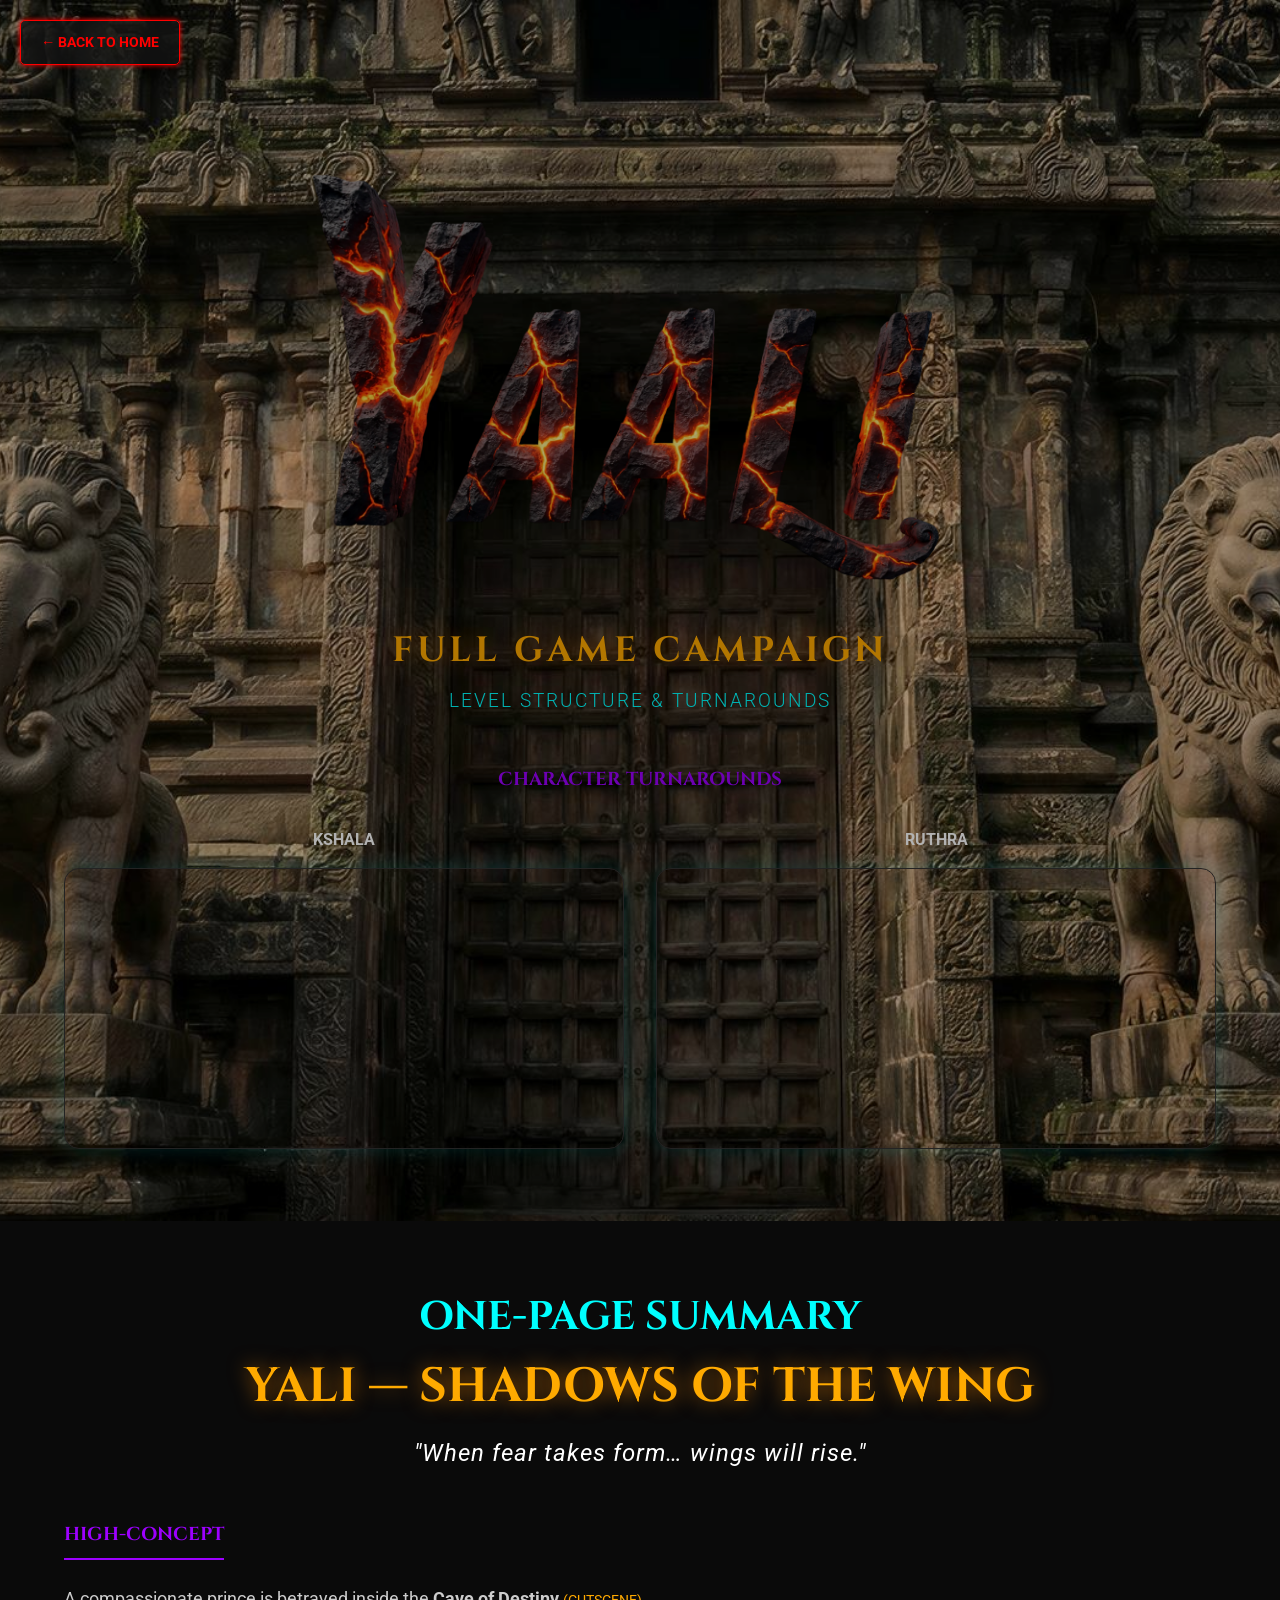
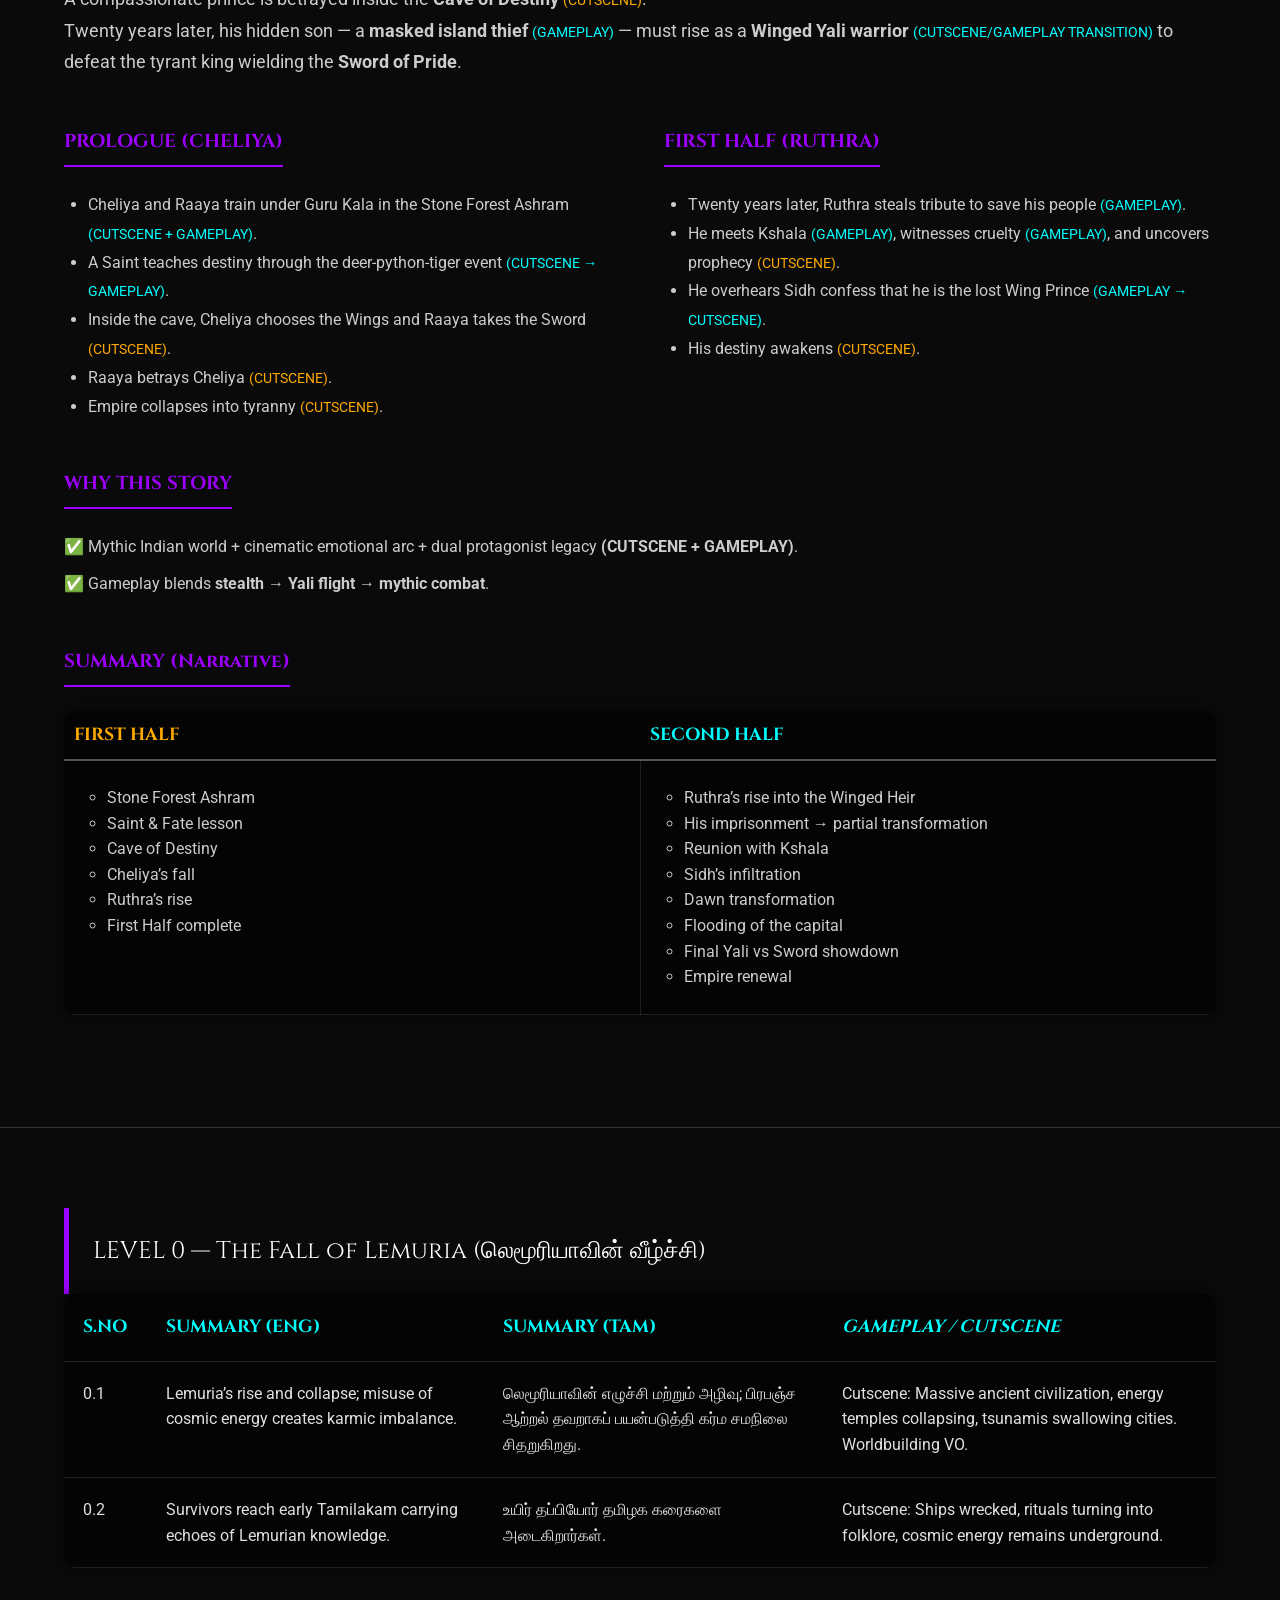
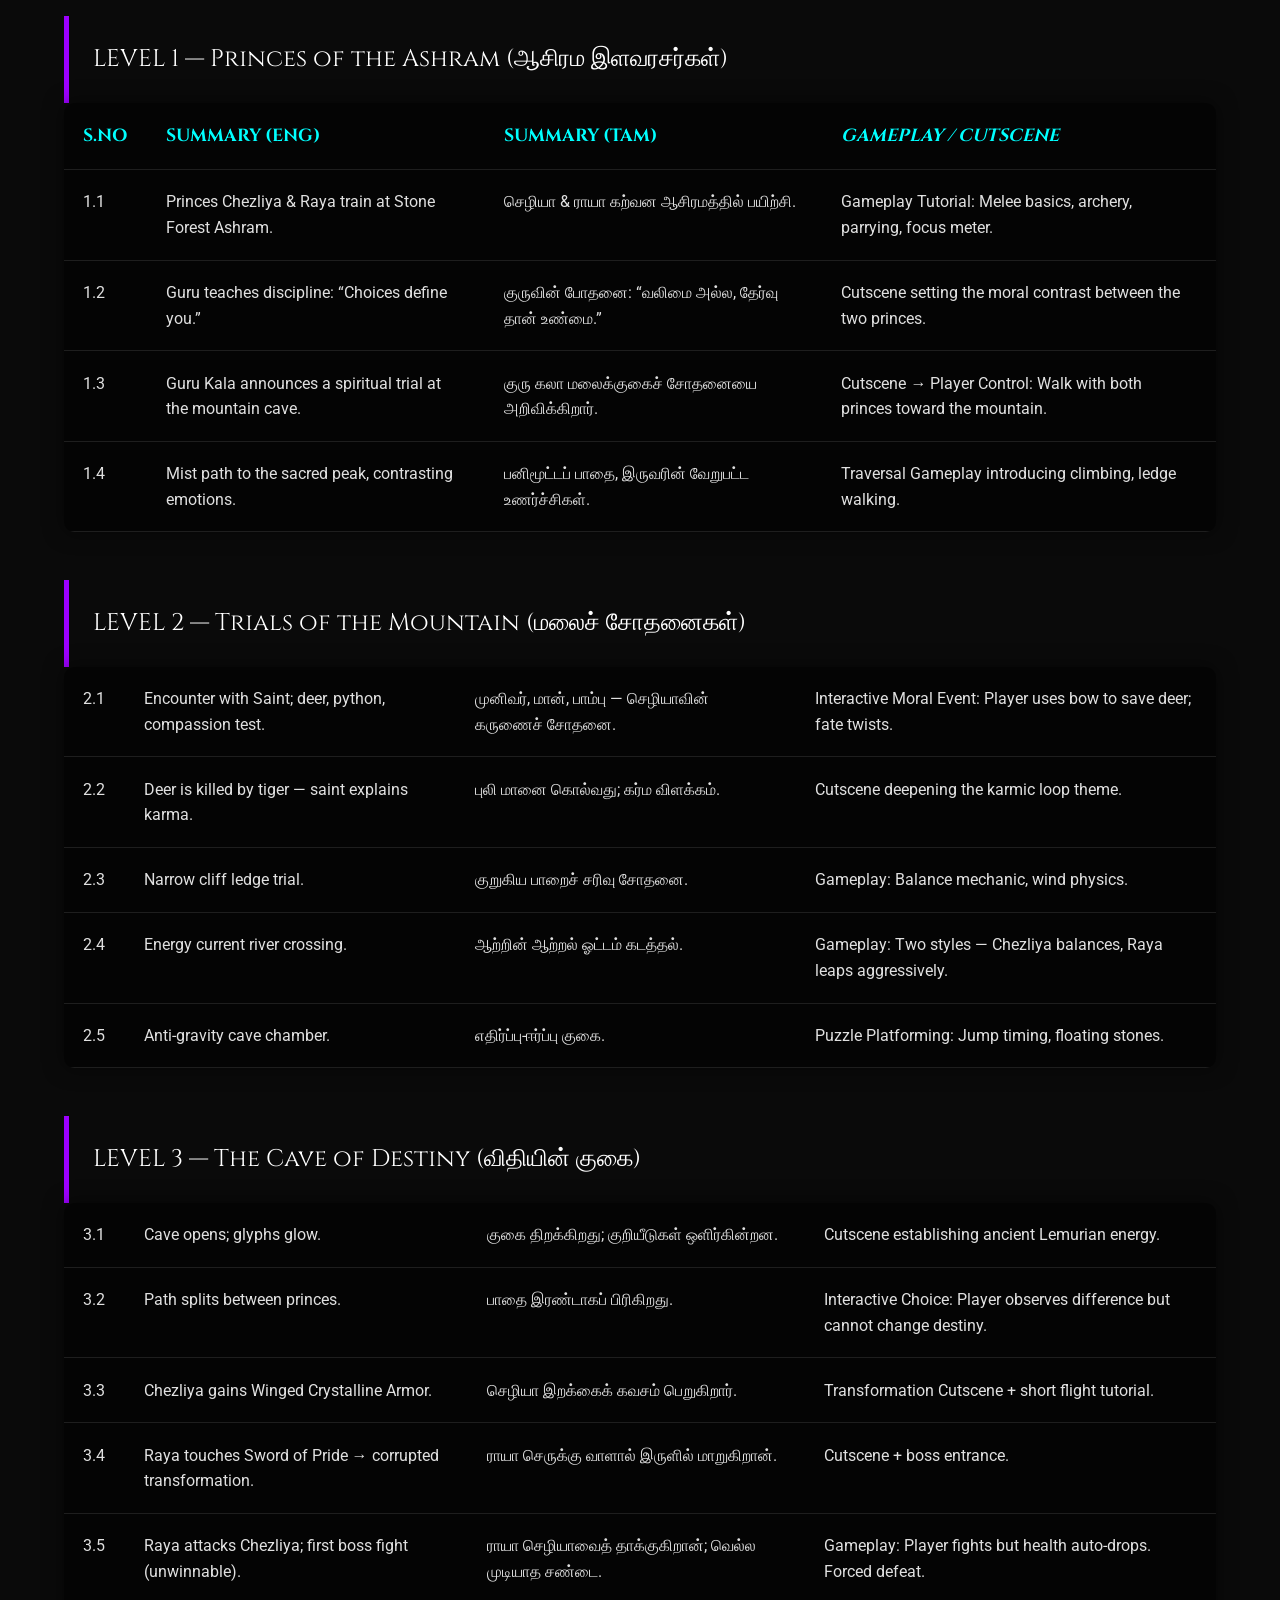
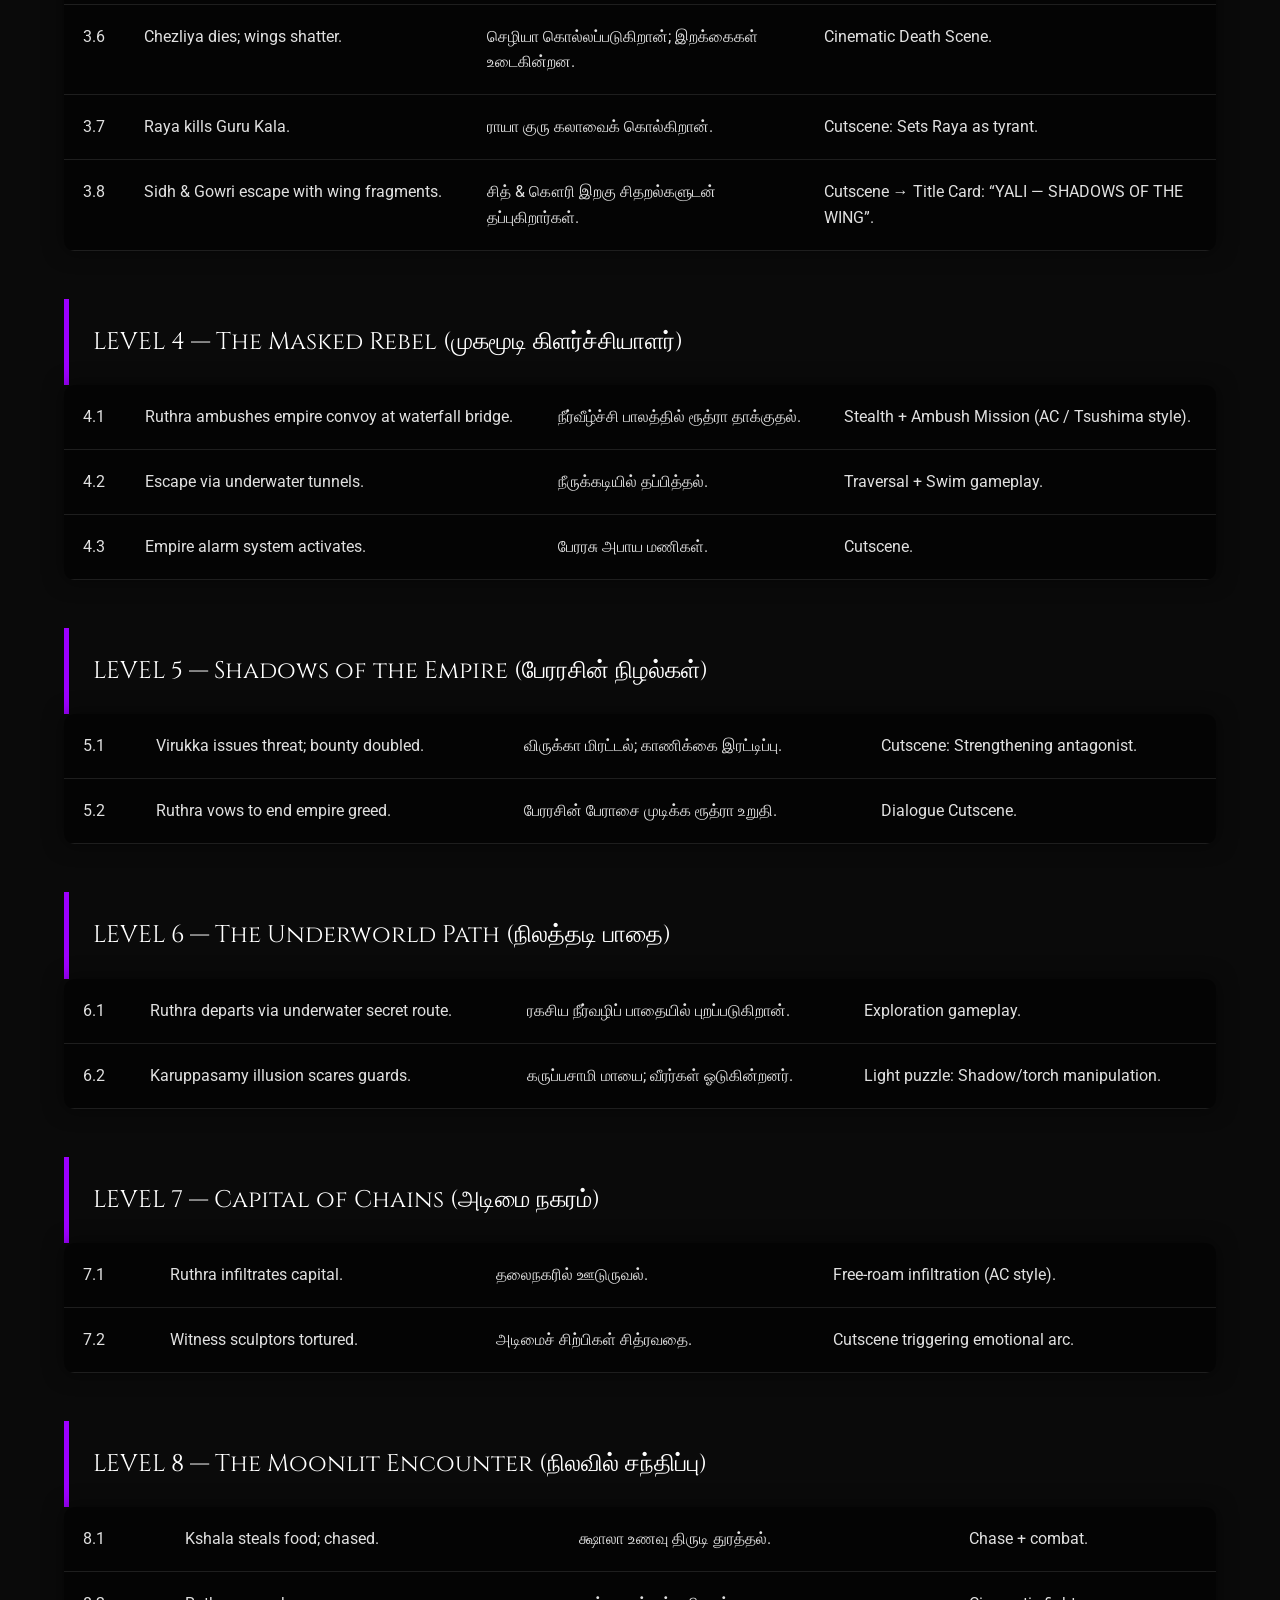
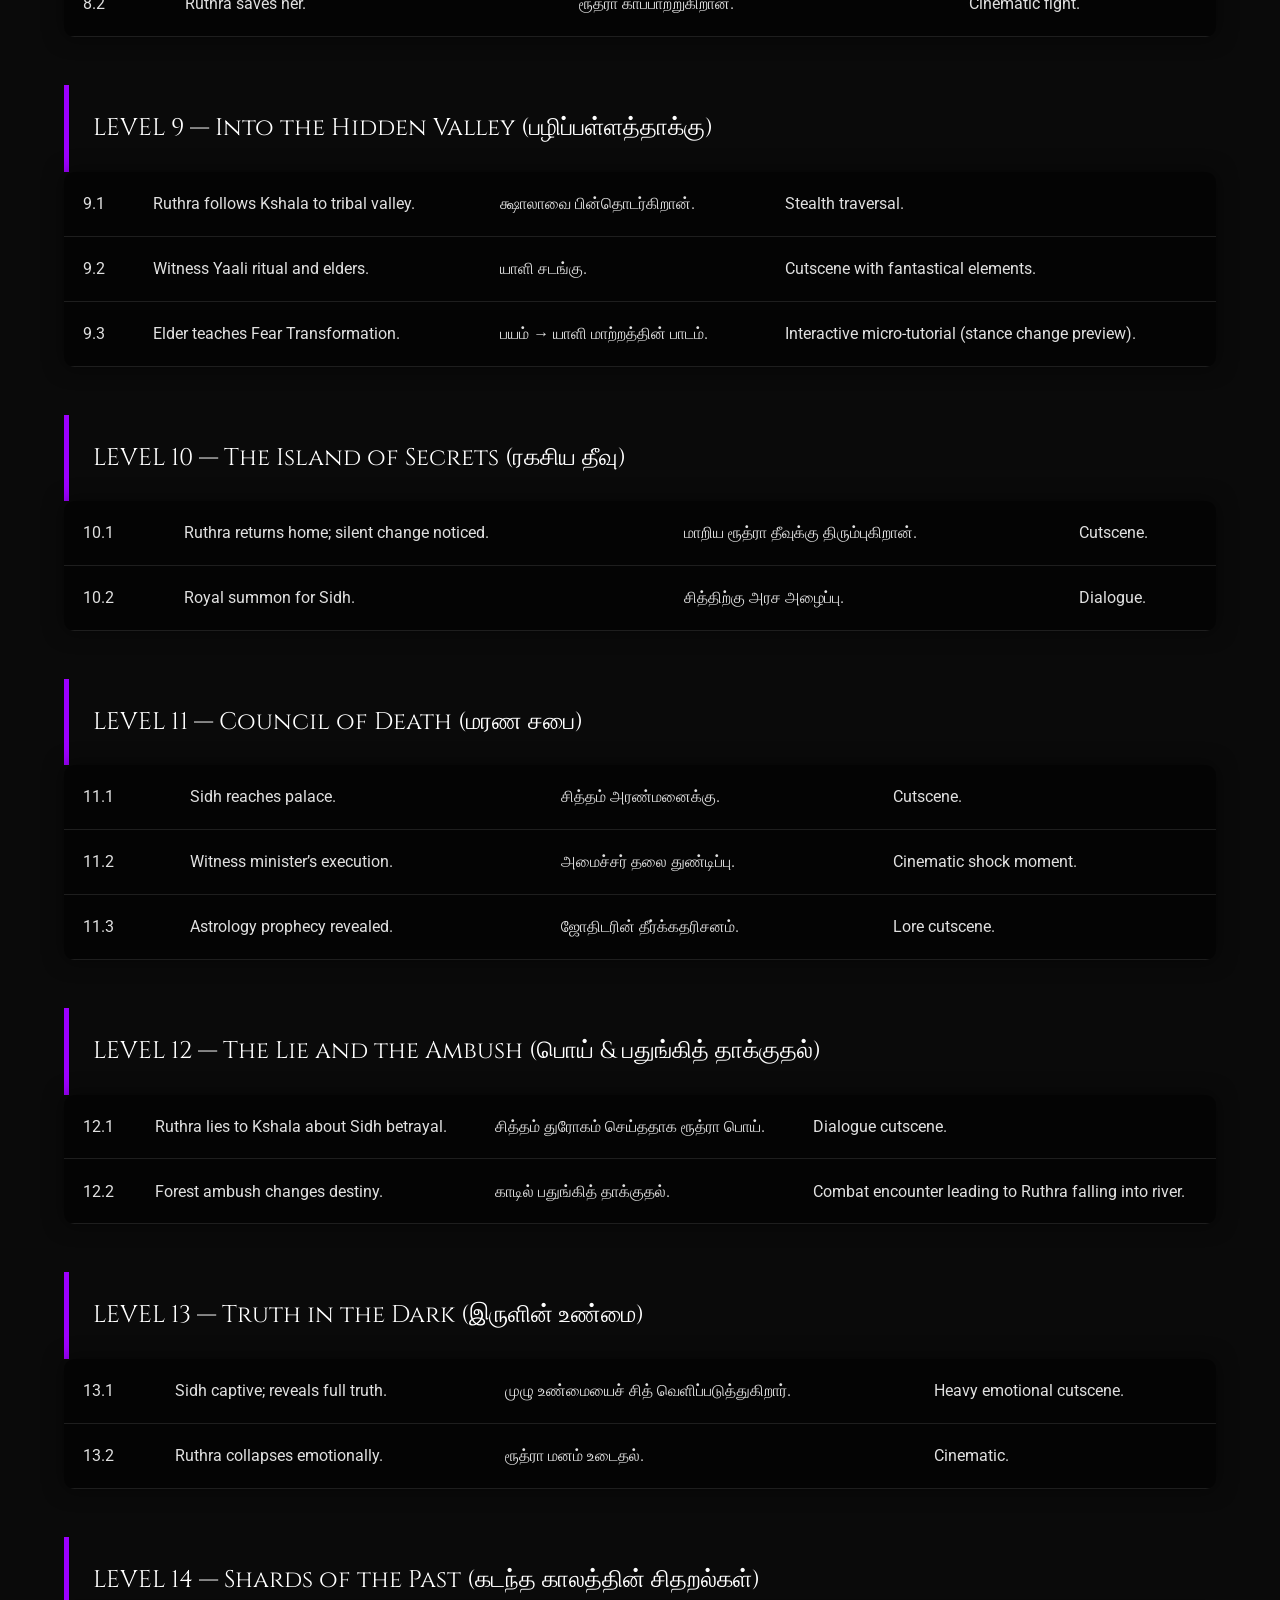
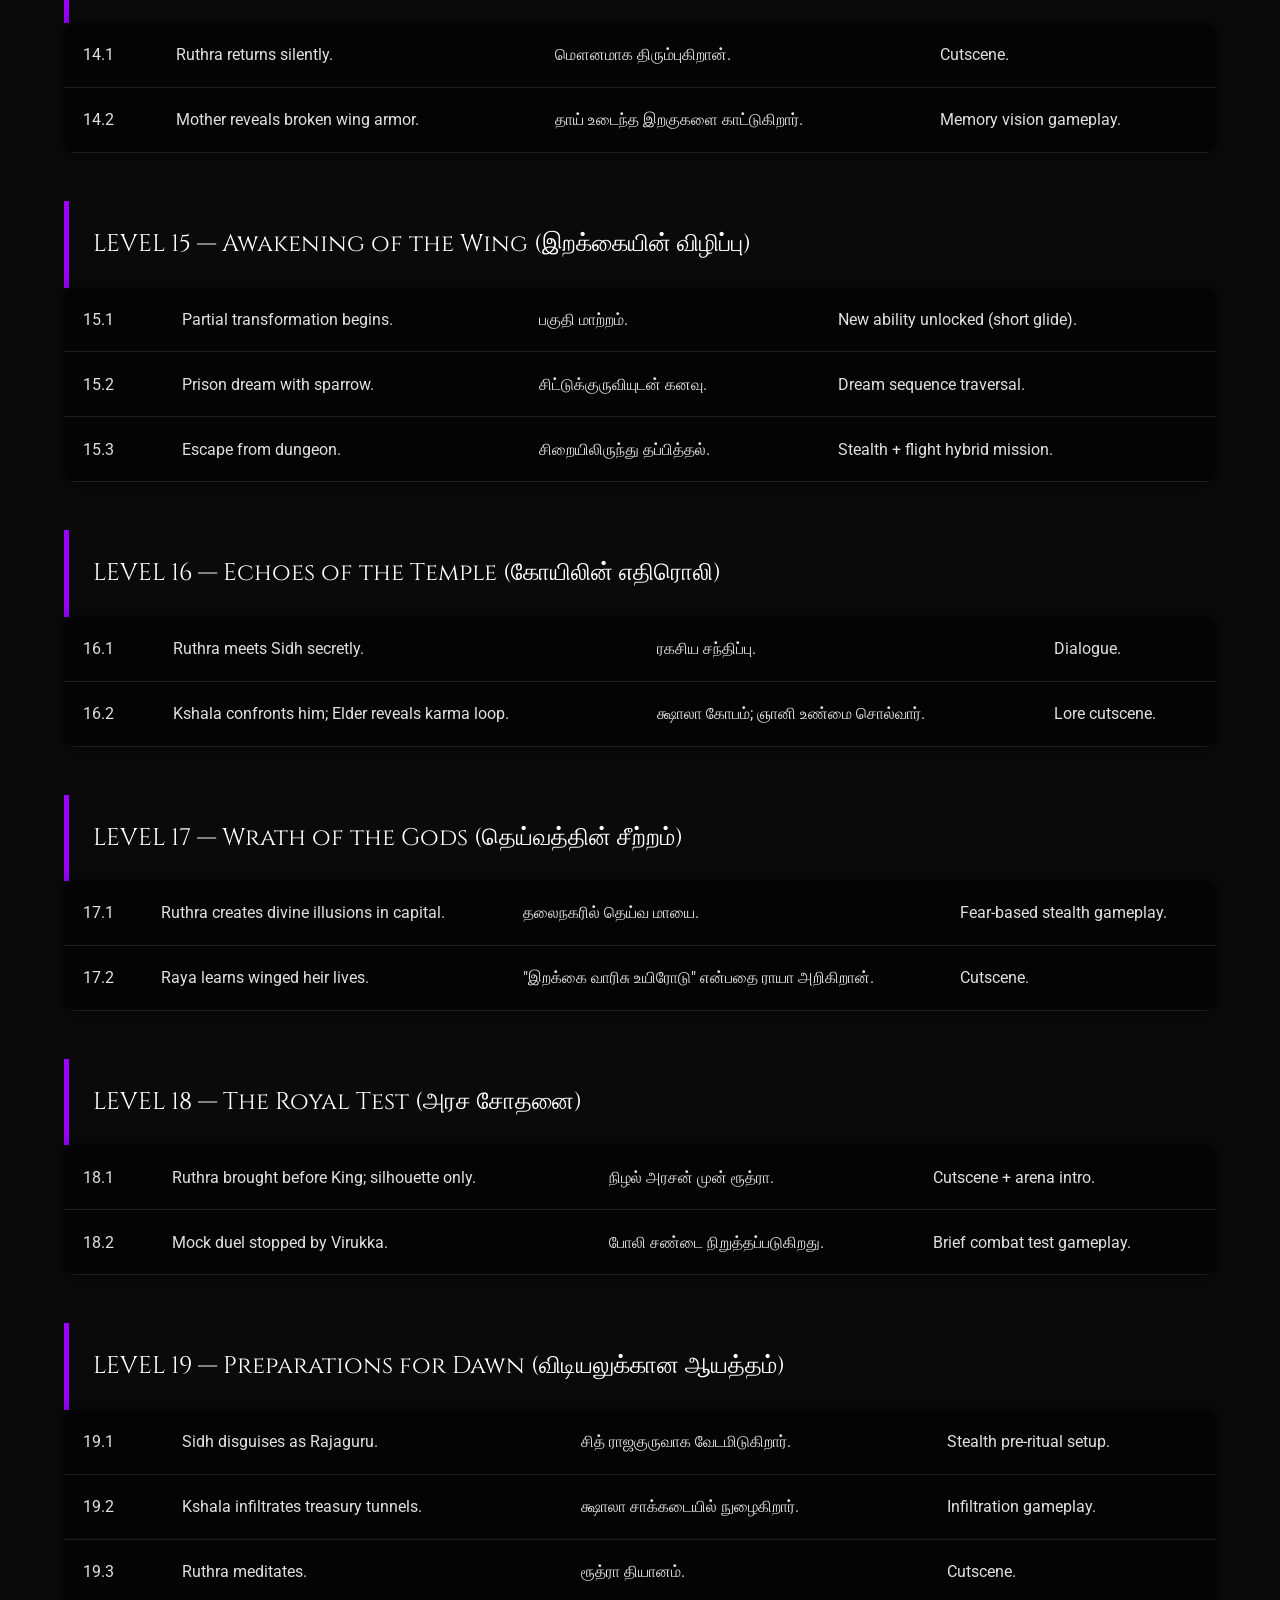
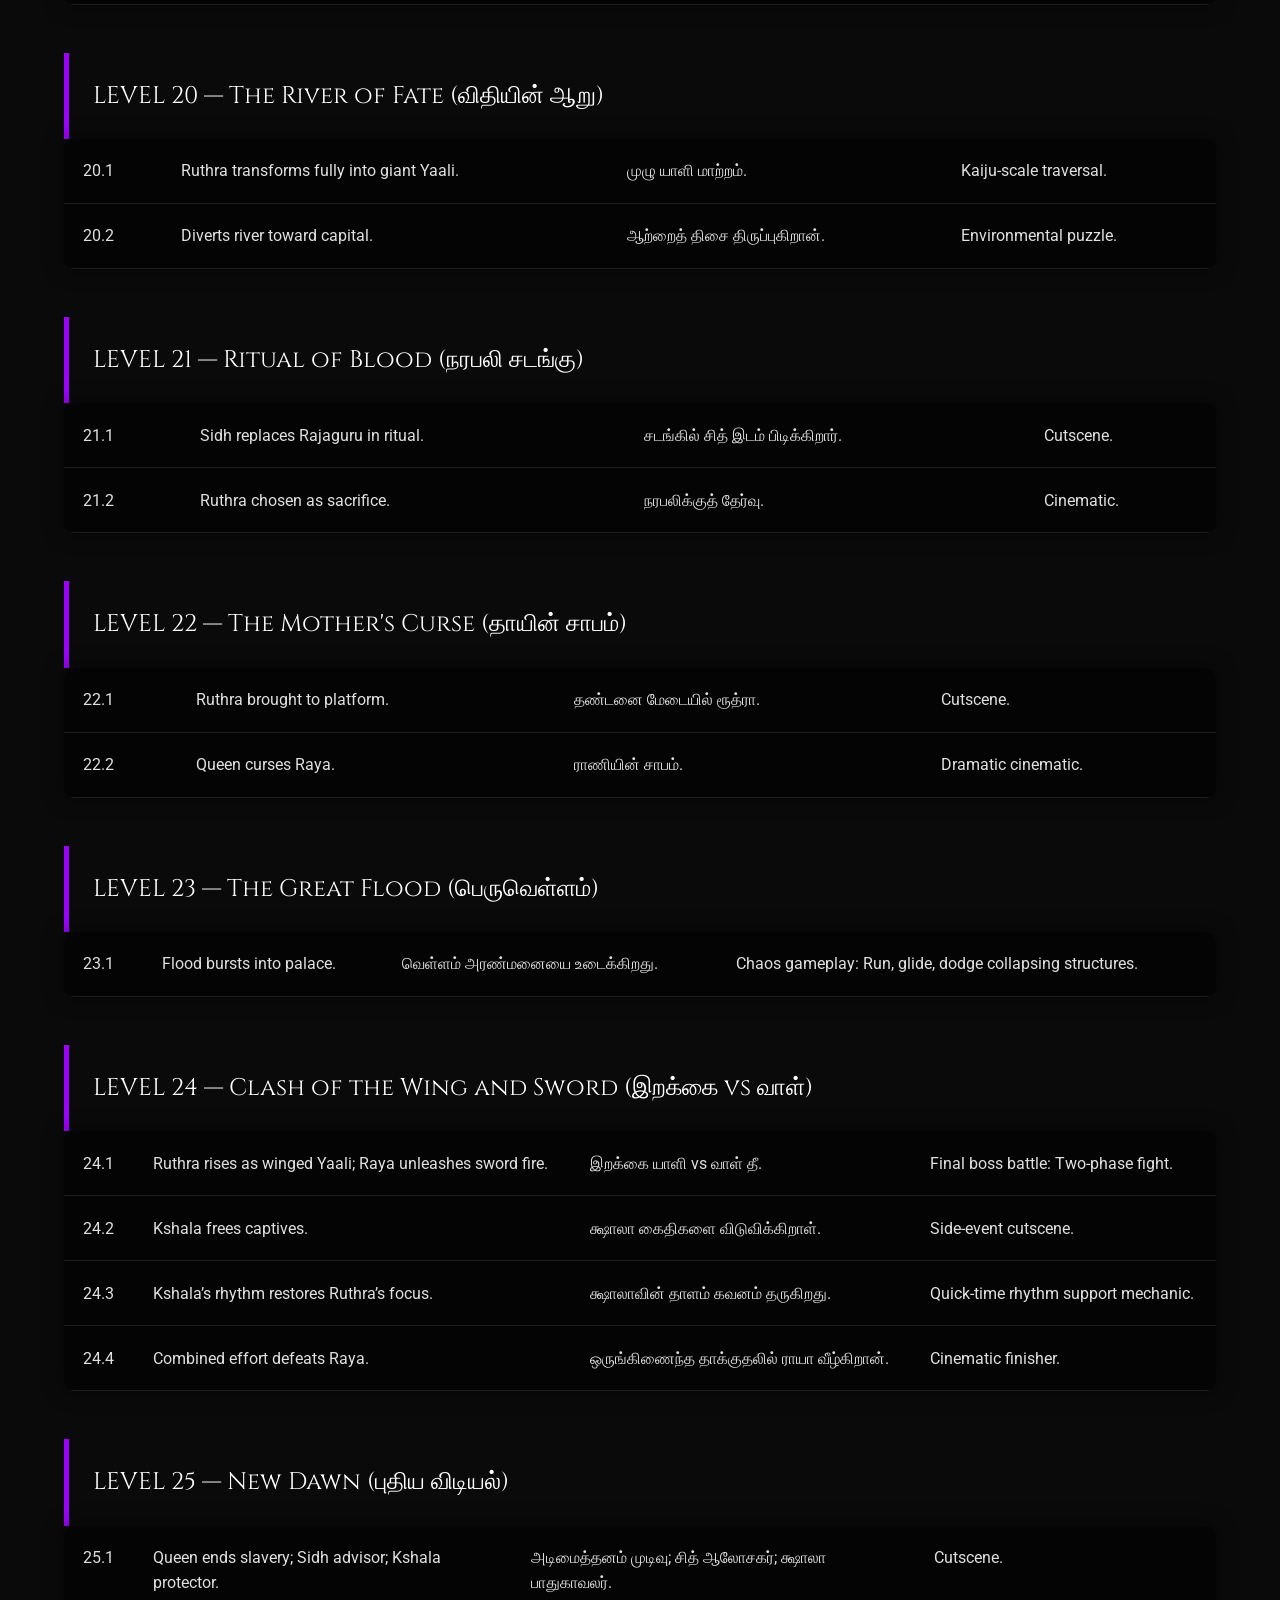
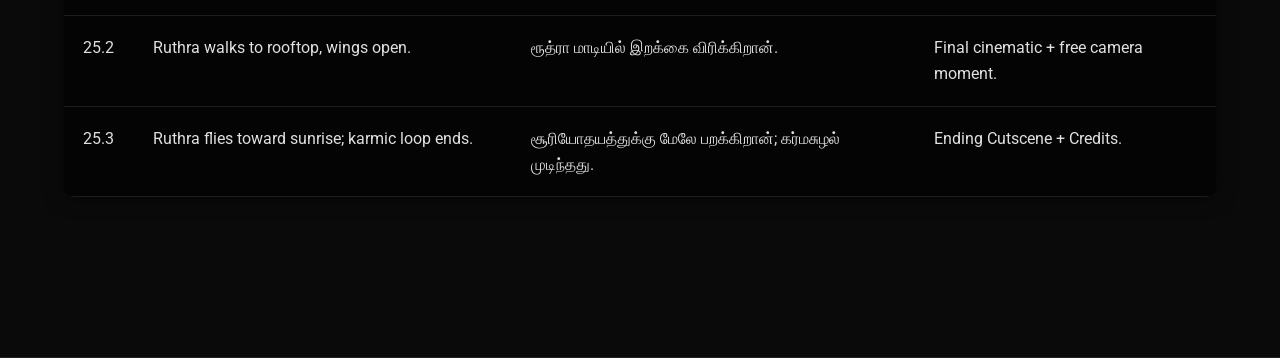
==== commit a3a67eef: "Add One-Page Summary section to game pitch" ====
--- a/game_pitch.html
+++ b/game_pitch.html
@@ -199,6 +199,144 @@
         </div>
     </section>
 
+    <!-- ONE-PAGE SUMMARY SECTION -->
+    <section class="content-section" style="padding-top: 2rem; padding-bottom: 2rem; border-bottom: 1px solid #333;">
+        <div class="pitch-container">
+            <h2
+                style="color: var(--neon-cyan); font-family: var(--font-heading); text-align: center; font-size: 2.5rem; text-transform: uppercase;">
+                ONE-PAGE SUMMARY</h2>
+
+            <!-- TITLE & TAGLINE -->
+            <div style="text-align: center; margin-bottom: 3rem;">
+                <h1
+                    style="color: var(--neon-orange); font-family: var(--font-heading); font-size: 3rem; text-shadow: 0 0 20px rgba(255, 140, 0, 0.6); margin-bottom: 0.5rem;">
+                    YALI — SHADOWS OF THE WING</h1>
+                <p style="color: #fff; font-size: 1.5rem; font-style: italic; letter-spacing: 1px;">"When fear takes
+                    form… wings will rise."</p>
+            </div>
+
+            <!-- HIGH CONCEPT -->
+            <div style="margin-bottom: 3rem;">
+                <h3
+                    style="color: var(--neon-purple); font-family: var(--font-heading); border-bottom: 2px solid var(--neon-purple); display: inline-block; padding-bottom: 0.5rem; margin-bottom: 1.5rem;">
+                    HIGH-CONCEPT</h3>
+                <p style="color: #ccc; font-size: 1.1rem; line-height: 1.8;">
+                    A compassionate prince is betrayed inside the <strong>Cave of Destiny</strong> <span
+                        style="color: var(--neon-orange); font-size: 0.9rem;">(CUTSCENE)</span>.<br>
+                    Twenty years later, his hidden son — a <strong>masked island thief</strong> <span
+                        style="color: var(--neon-cyan); font-size: 0.9rem;">(GAMEPLAY)</span> — must rise as a
+                    <strong>Winged Yali warrior</strong> <span
+                        style="color: var(--neon-cyan); font-size: 0.9rem;">(CUTSCENE/GAMEPLAY TRANSITION)</span> to
+                    defeat the tyrant king wielding the <strong>Sword of Pride</strong>.
+                </p>
+            </div>
+
+            <!-- PROLOGUE & FIRST HALF GRID -->
+            <div style="display: grid; grid-template-columns: 1fr 1fr; gap: 3rem; margin-bottom: 3rem;">
+                <!-- PROLOGUE -->
+                <div>
+                    <h3
+                        style="color: var(--neon-purple); font-family: var(--font-heading); border-bottom: 2px solid var(--neon-purple); display: inline-block; padding-bottom: 0.5rem; margin-bottom: 1.5rem;">
+                        PROLOGUE (CHELIYA)</h3>
+                    <ul style="color: #ccc; line-height: 1.8; list-style-type: disc; padding-left: 1.5rem;">
+                        <li>Cheliya and Raaya train under Guru Kala in the Stone Forest Ashram <span
+                                style="color: var(--neon-cyan); font-size: 0.9rem;">(CUTSCENE + GAMEPLAY)</span>.</li>
+                        <li>A Saint teaches destiny through the deer-python-tiger event <span
+                                style="color: var(--neon-cyan); font-size: 0.9rem;">(CUTSCENE → GAMEPLAY)</span>.</li>
+                        <li>Inside the cave, Cheliya chooses the Wings and Raaya takes the Sword <span
+                                style="color: var(--neon-orange); font-size: 0.9rem;">(CUTSCENE)</span>.</li>
+                        <li>Raaya betrays Cheliya <span
+                                style="color: var(--neon-orange); font-size: 0.9rem;">(CUTSCENE)</span>.</li>
+                        <li>Empire collapses into tyranny <span
+                                style="color: var(--neon-orange); font-size: 0.9rem;">(CUTSCENE)</span>.</li>
+                    </ul>
+                </div>
+
+                <!-- FIRST HALF -->
+                <div>
+                    <h3
+                        style="color: var(--neon-purple); font-family: var(--font-heading); border-bottom: 2px solid var(--neon-purple); display: inline-block; padding-bottom: 0.5rem; margin-bottom: 1.5rem;">
+                        FIRST HALF (RUTHRA)</h3>
+                    <ul style="color: #ccc; line-height: 1.8; list-style-type: disc; padding-left: 1.5rem;">
+                        <li>Twenty years later, Ruthra steals tribute to save his people <span
+                                style="color: var(--neon-cyan); font-size: 0.9rem;">(GAMEPLAY)</span>.</li>
+                        <li>He meets Kshala <span style="color: var(--neon-cyan); font-size: 0.9rem;">(GAMEPLAY)</span>,
+                            witnesses cruelty <span
+                                style="color: var(--neon-cyan); font-size: 0.9rem;">(GAMEPLAY)</span>, and uncovers
+                            prophecy <span style="color: var(--neon-orange); font-size: 0.9rem;">(CUTSCENE)</span>.</li>
+                        <li>He overhears Sidh confess that he is the lost Wing Prince <span
+                                style="color: var(--neon-cyan); font-size: 0.9rem;">(GAMEPLAY → CUTSCENE)</span>.</li>
+                        <li>His destiny awakens <span
+                                style="color: var(--neon-orange); font-size: 0.9rem;">(CUTSCENE)</span>.</li>
+                    </ul>
+                </div>
+            </div>
+
+            <!-- WHY THIS STORY -->
+            <div style="margin-bottom: 3rem;">
+                <h3
+                    style="color: var(--neon-purple); font-family: var(--font-heading); border-bottom: 2px solid var(--neon-purple); display: inline-block; padding-bottom: 0.5rem; margin-bottom: 1.5rem;">
+                    WHY THIS STORY</h3>
+                <ul style="color: #ccc; line-height: 1.8; list-style-type: none; padding-left: 0;">
+                    <li style="margin-bottom: 0.5rem;">✅ Mythic Indian world + cinematic emotional arc + dual
+                        protagonist legacy <strong>(CUTSCENE + GAMEPLAY)</strong>.</li>
+                    <li style="margin-bottom: 0.5rem;">✅ Gameplay blends <strong>stealth → Yali flight → mythic
+                            combat</strong>.</li>
+                </ul>
+            </div>
+
+            <!-- NARRATIVE SUMMARY TABLE -->
+            <div style="margin-bottom: 2rem;">
+                <h3
+                    style="color: var(--neon-purple); font-family: var(--font-heading); border-bottom: 2px solid var(--neon-purple); display: inline-block; padding-bottom: 0.5rem; margin-bottom: 1.5rem;">
+                    SUMMARY (Narrative)</h3>
+                <table class="level-table"
+                    style="width: 100%; border-collapse: collapse; background: rgba(0, 0, 0, 0.6); box-shadow: 0 0 20px rgba(0, 0, 0, 0.5);">
+                    <thead>
+                        <tr>
+                            <th
+                                style="width: 50%; padding: 10px; border-bottom: 2px solid #555; text-align: left; color: var(--neon-orange);">
+                                FIRST HALF</th>
+                            <th
+                                style="width: 50%; padding: 10px; border-bottom: 2px solid #555; text-align: left; color: var(--neon-cyan);">
+                                SECOND HALF</th>
+                        </tr>
+                    </thead>
+                    <tbody>
+                        <tr>
+                            <td
+                                style="padding: 1.5rem; vertical-align: top; border-right: 1px solid rgba(255,255,255,0.1);">
+                                <ul
+                                    style="list-style-type: circle; color: #ccc; line-height: 1.6; padding-left: 1.2rem; margin: 0;">
+                                    <li>Stone Forest Ashram</li>
+                                    <li>Saint & Fate lesson</li>
+                                    <li>Cave of Destiny</li>
+                                    <li>Cheliya’s fall</li>
+                                    <li>Ruthra’s rise</li>
+                                    <li>First Half complete</li>
+                                </ul>
+                            </td>
+                            <td style="padding: 1.5rem; vertical-align: top;">
+                                <ul
+                                    style="list-style-type: circle; color: #ccc; line-height: 1.6; padding-left: 1.2rem; margin: 0;">
+                                    <li>Ruthra’s rise into the Winged Heir</li>
+                                    <li>His imprisonment → partial transformation</li>
+                                    <li>Reunion with Kshala</li>
+                                    <li>Sidh’s infiltration</li>
+                                    <li>Dawn transformation</li>
+                                    <li>Flooding of the capital</li>
+                                    <li>Final Yali vs Sword showdown</li>
+                                    <li>Empire renewal</li>
+                                </ul>
+                            </td>
+                        </tr>
+                    </tbody>
+                </table>
+            </div>
+
+        </div>
+    </section>
+
     <!-- Level Structure Table -->
     <section class="content-section" style="padding-top: 0;">
         <div class="pitch-container">
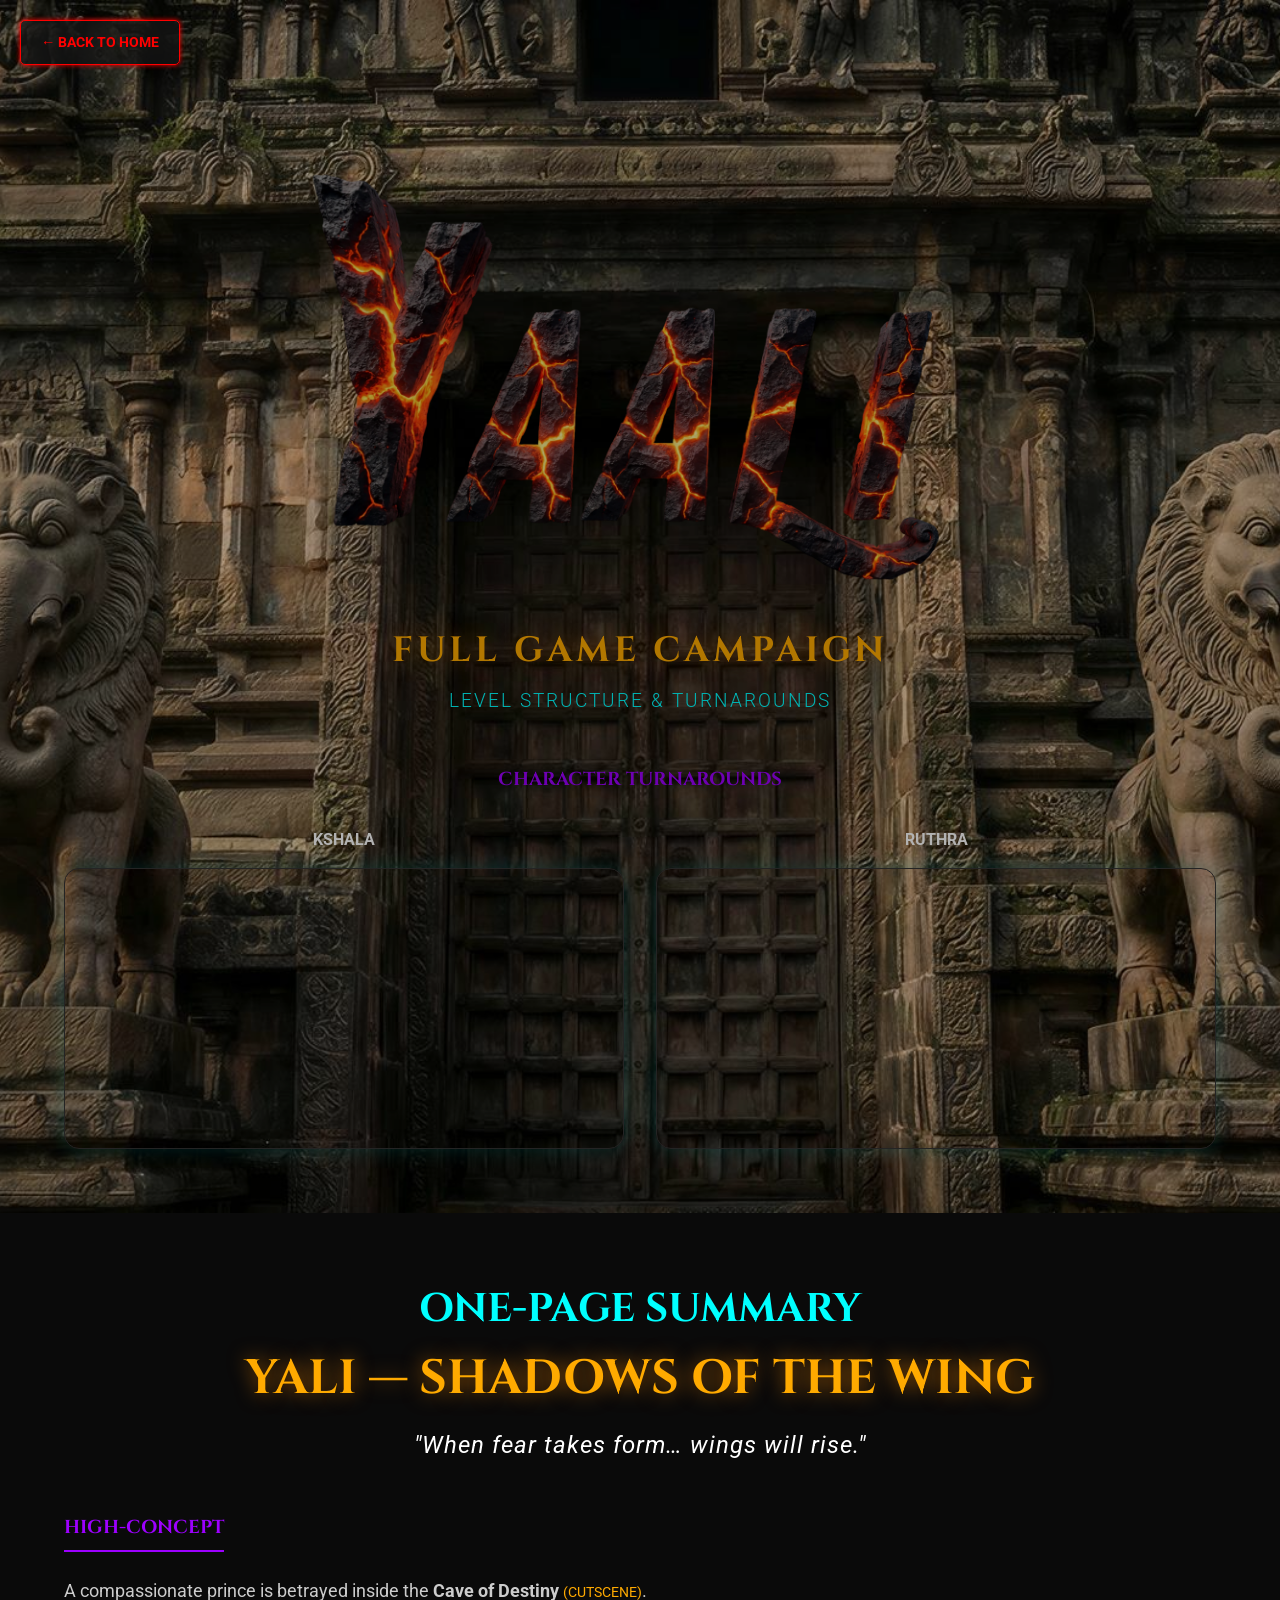
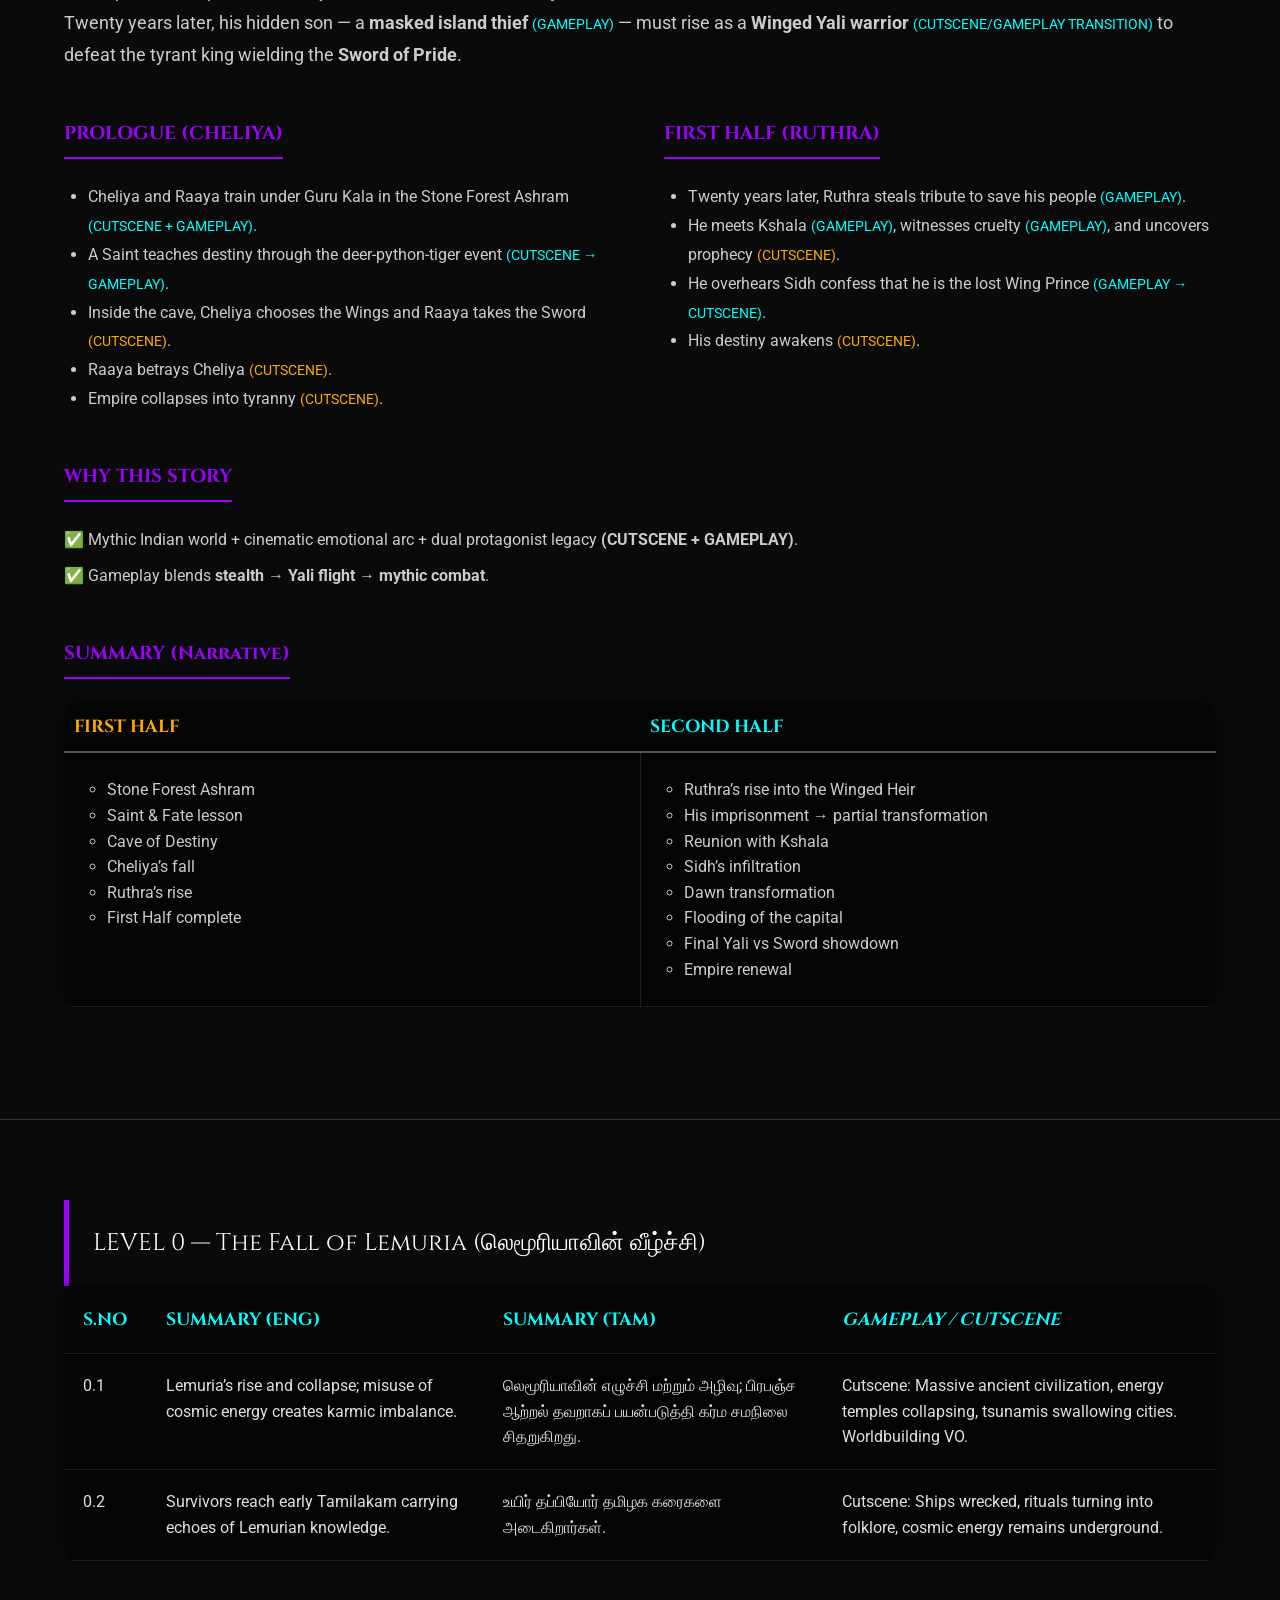
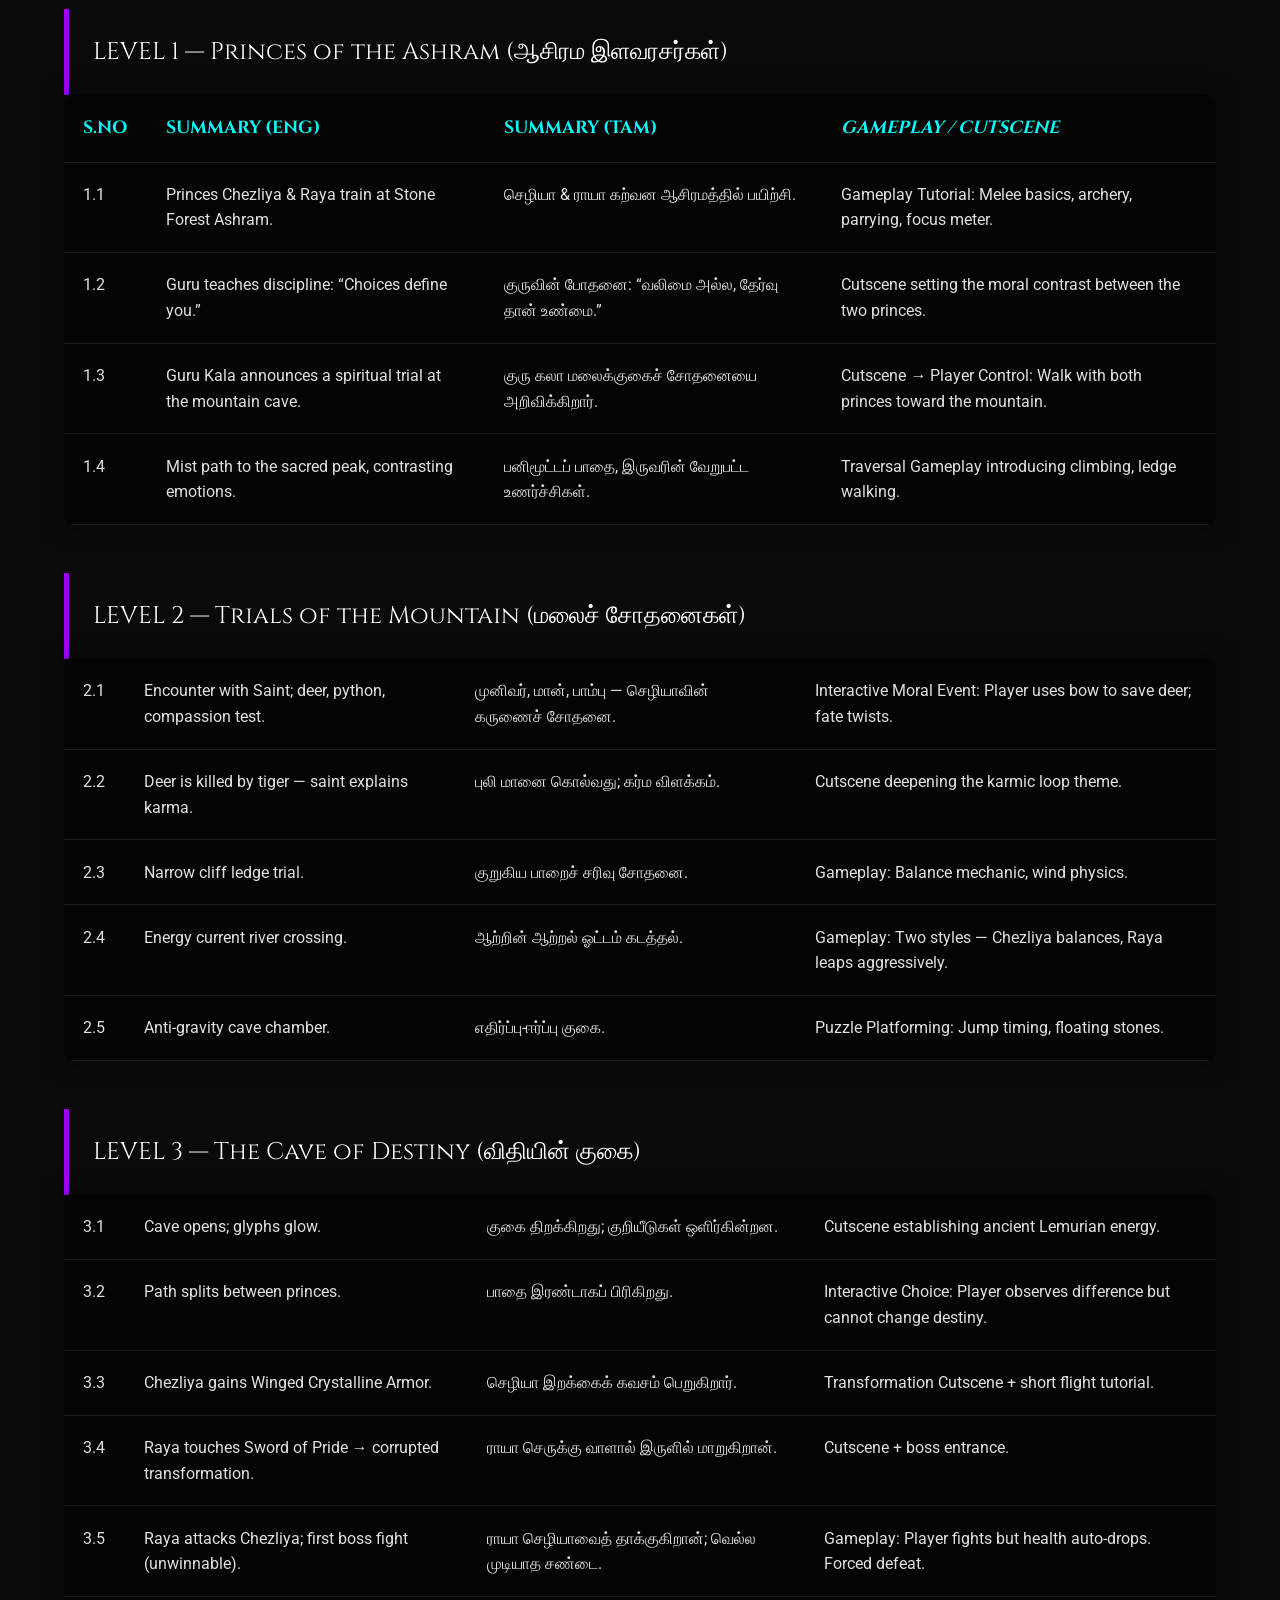
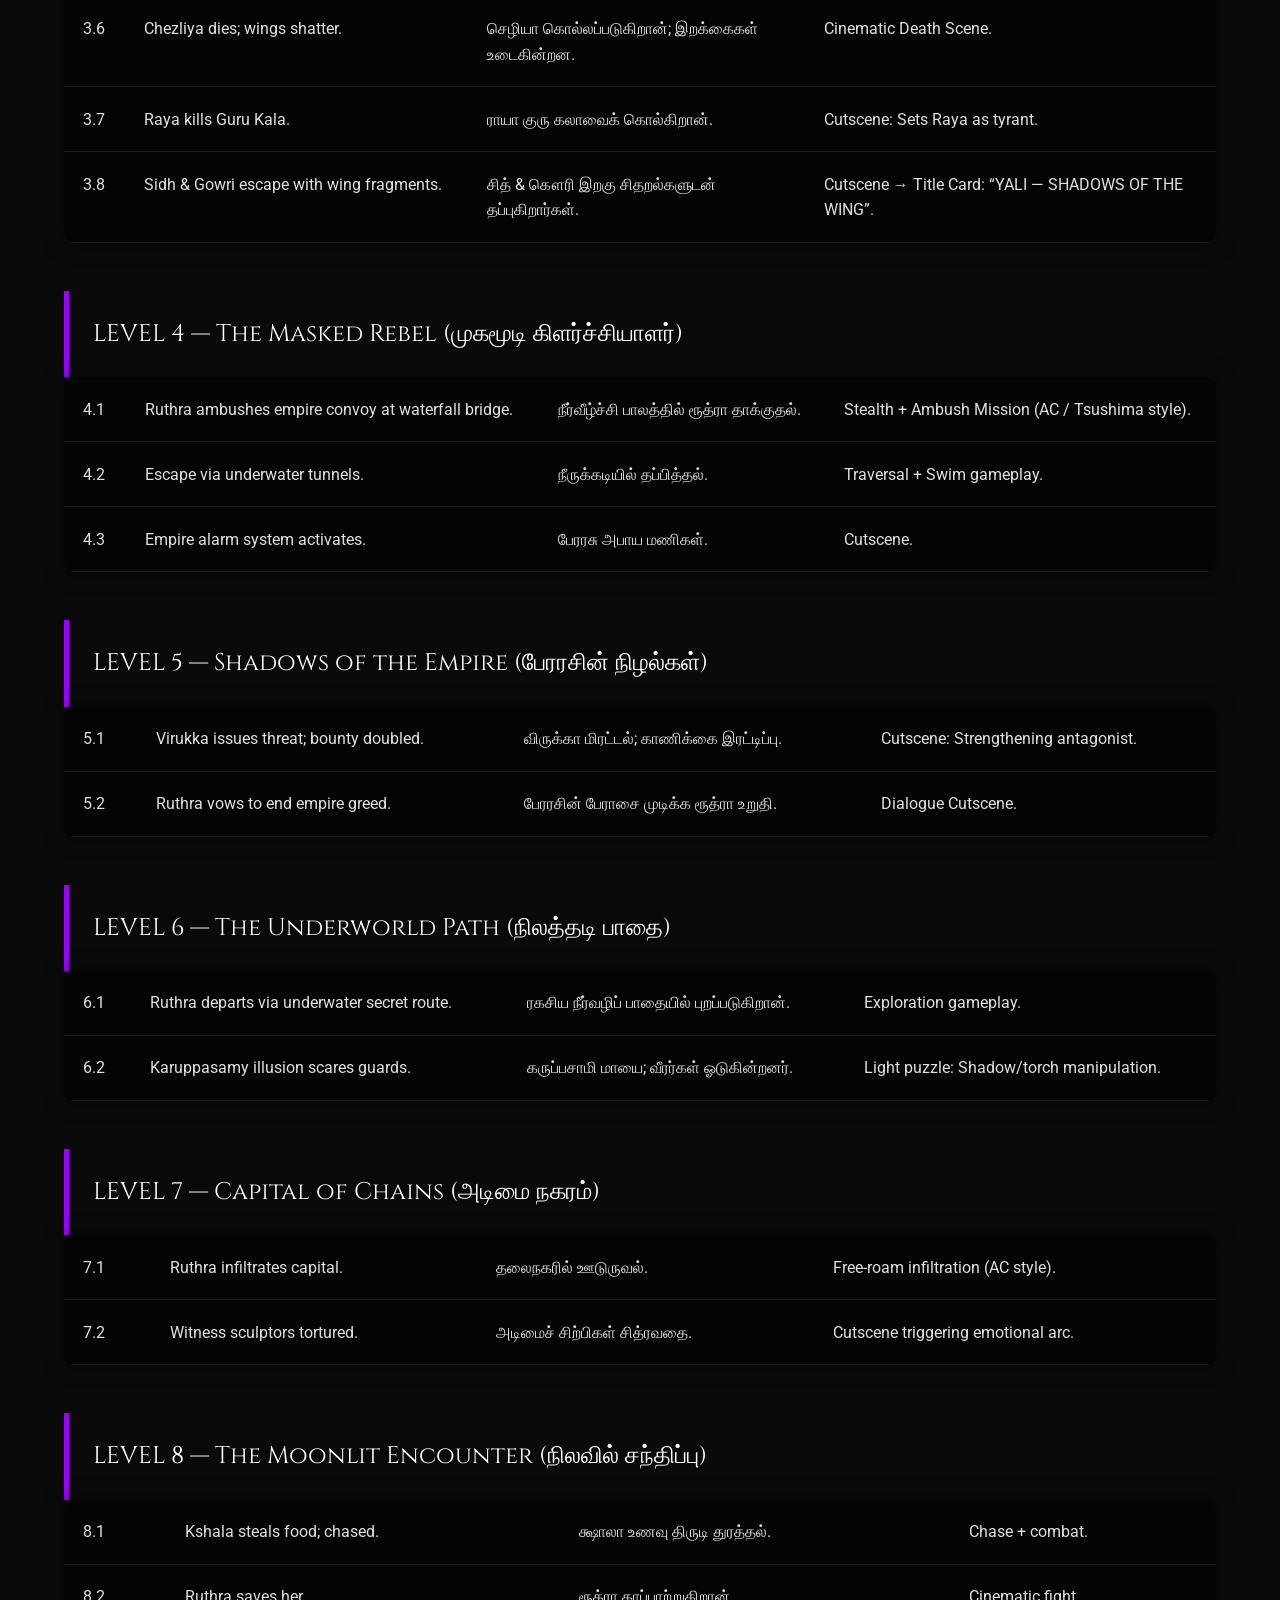
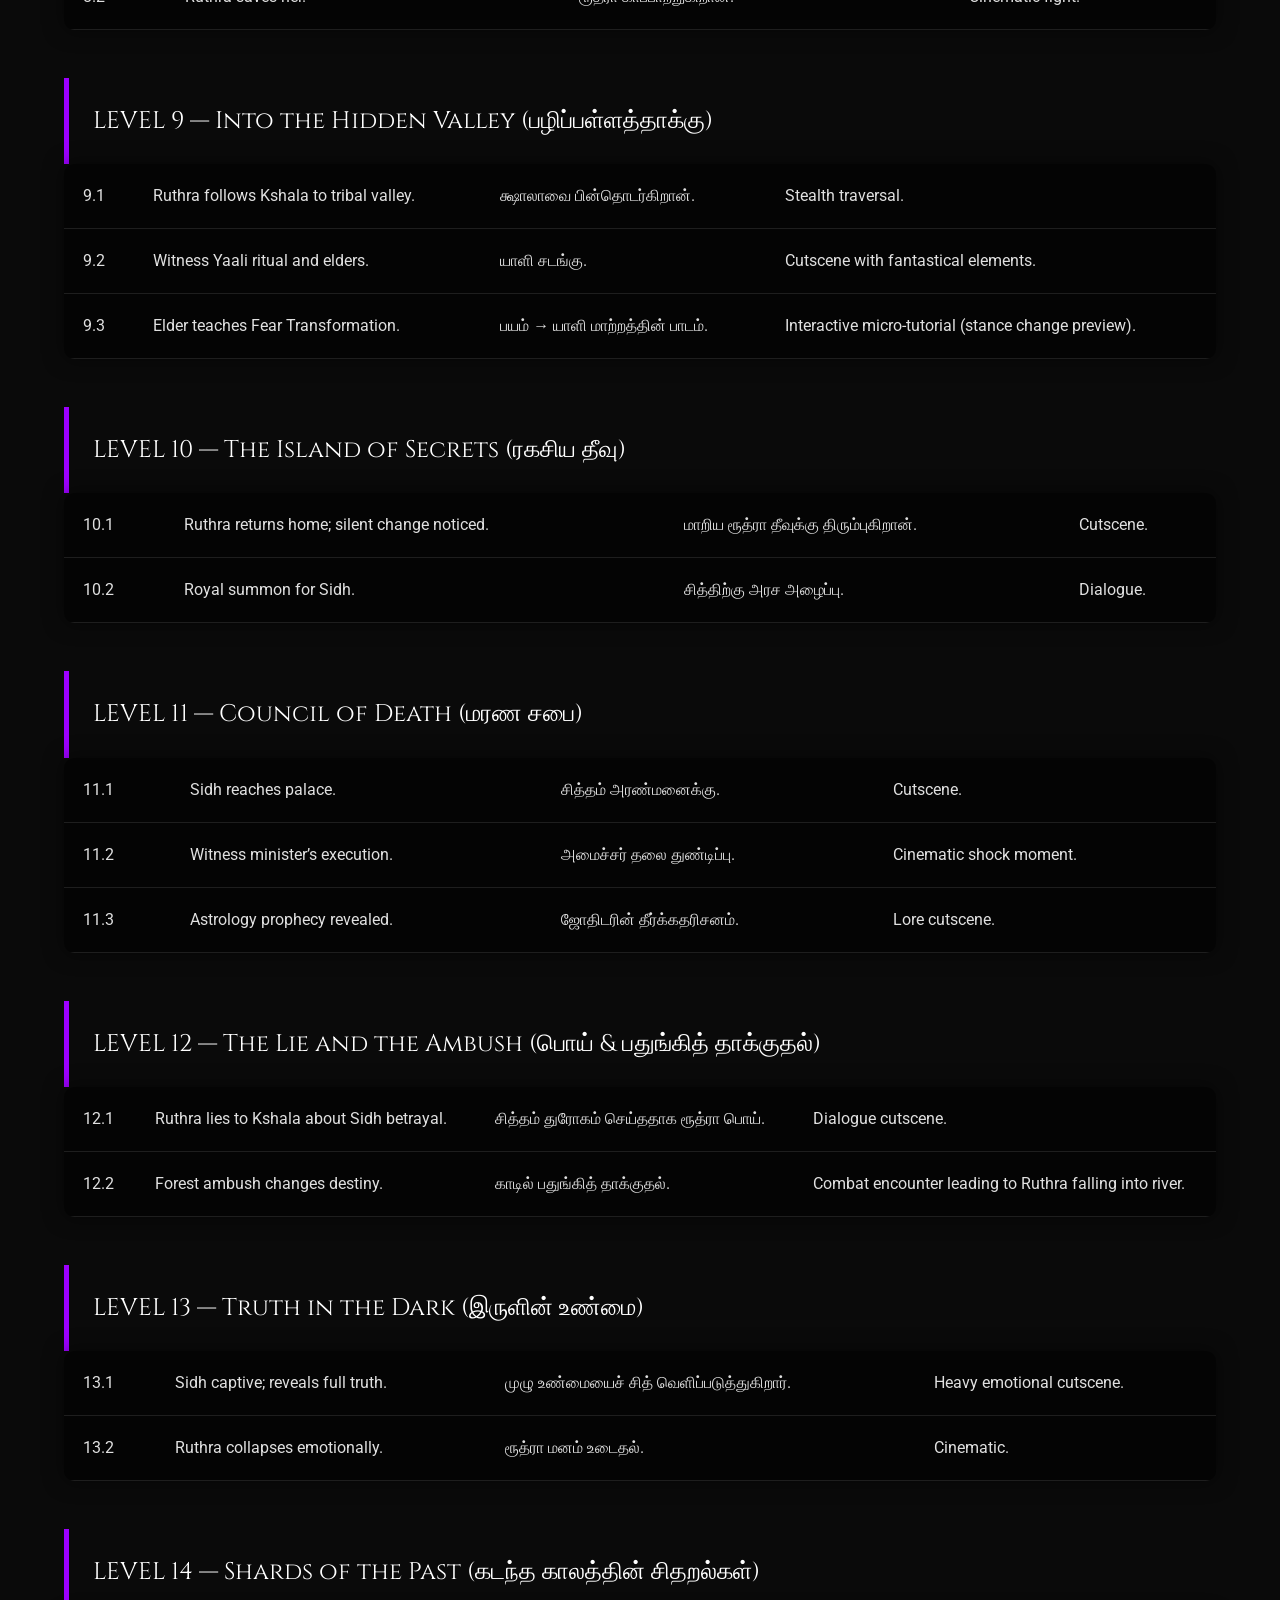
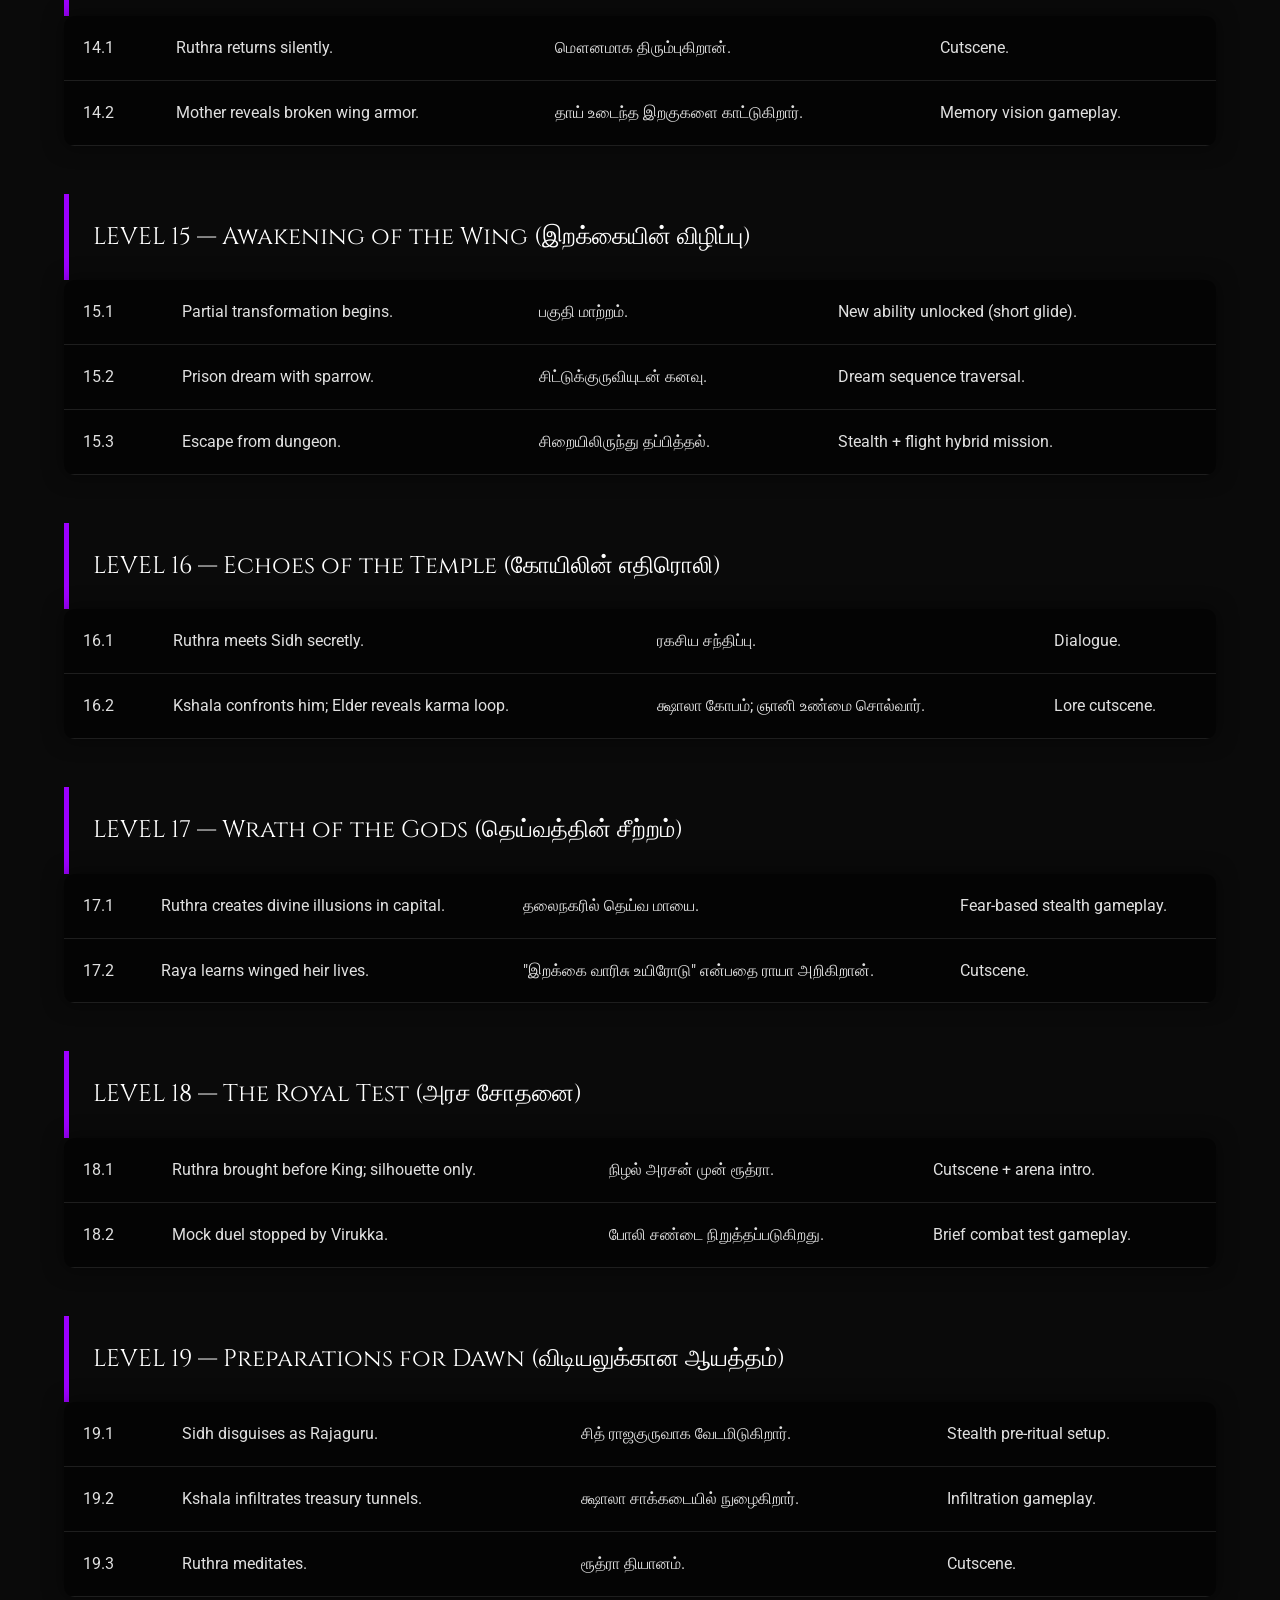
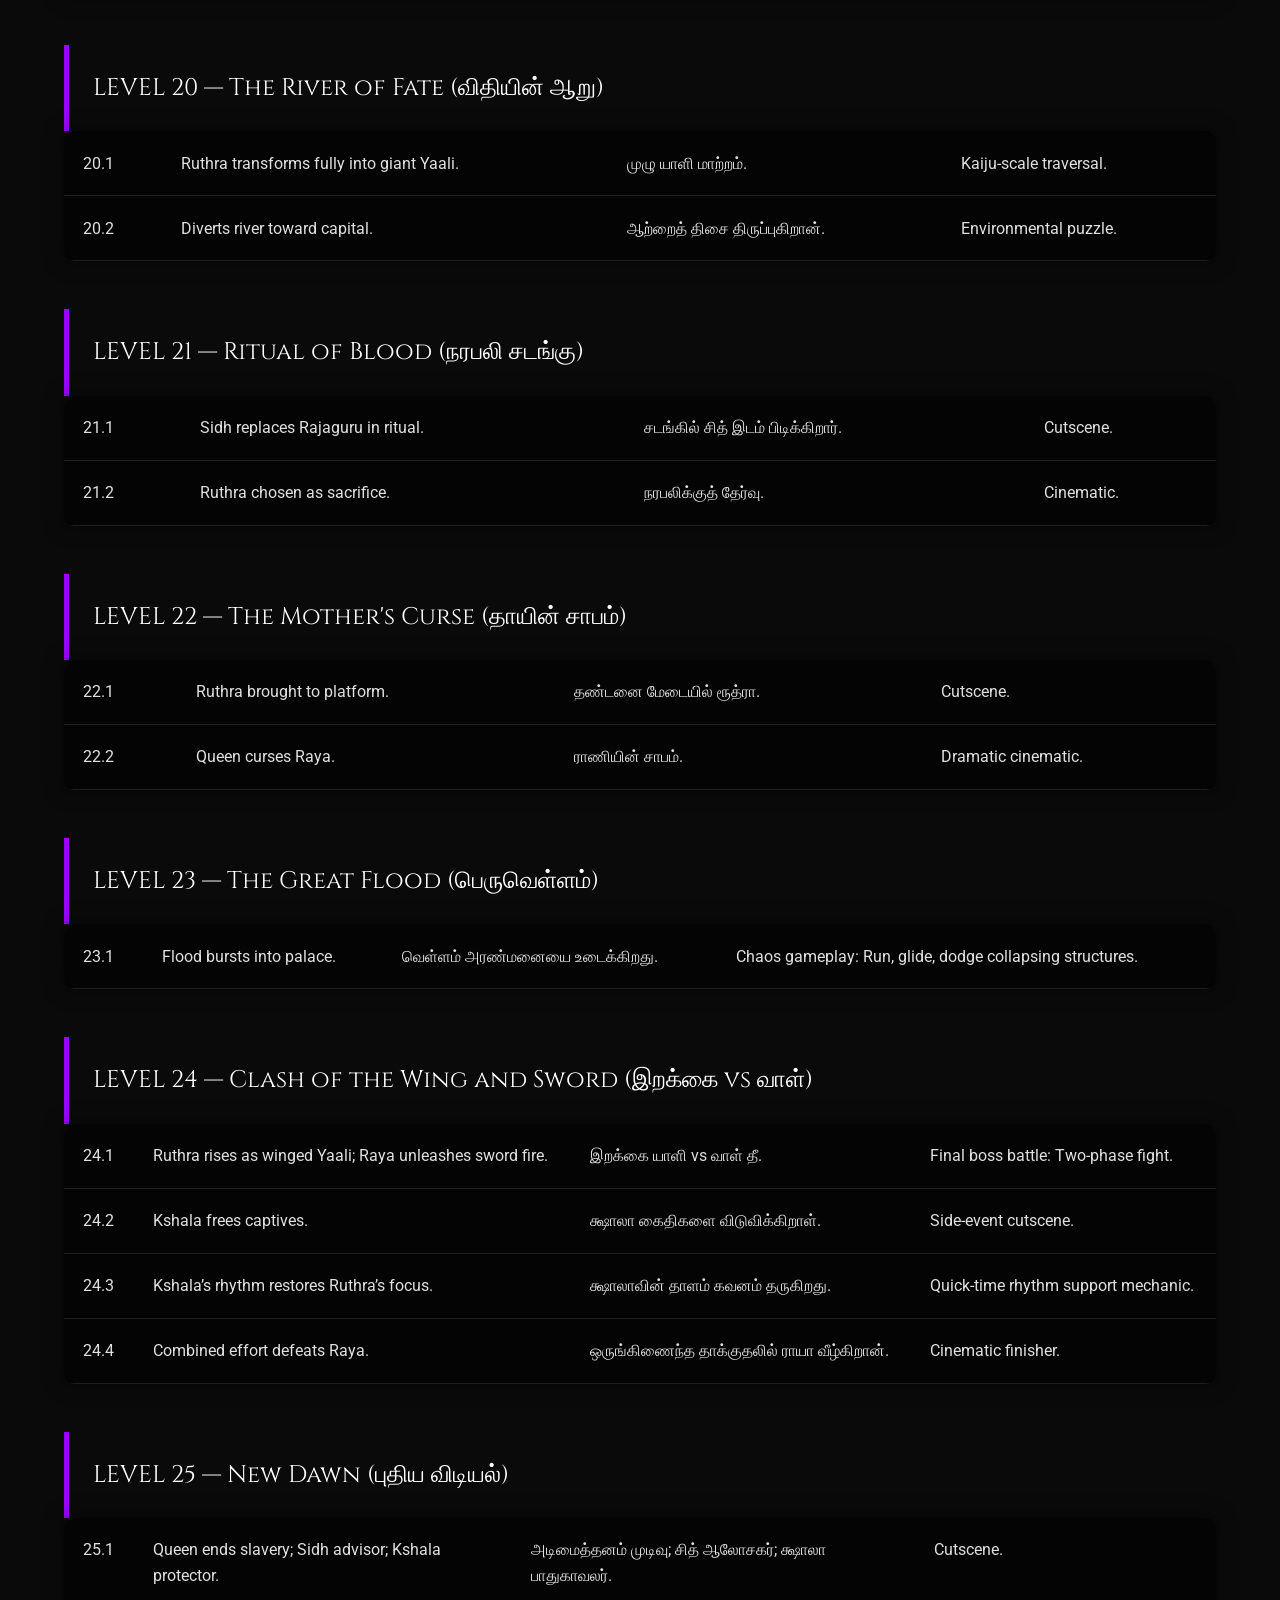
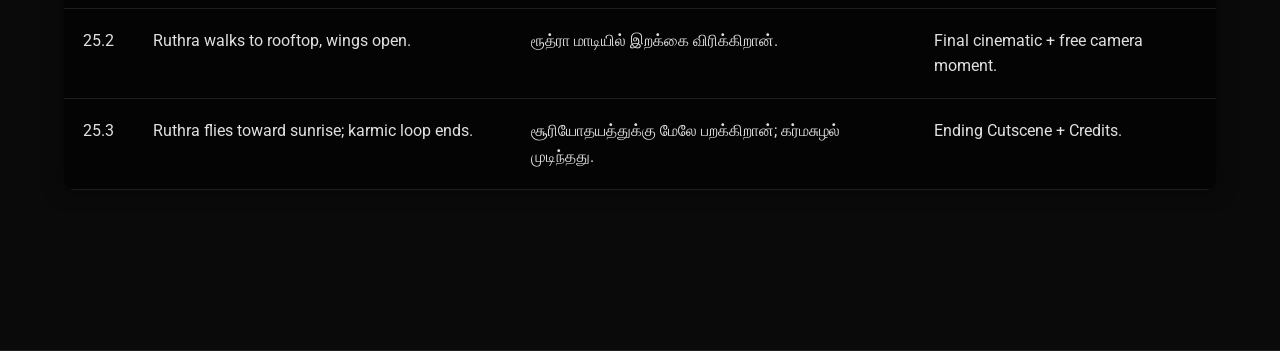
==== commit f78f6318: "Separate Character/Location galleries, fix names, update video stability" ====
--- a/game_pitch.html
+++ b/game_pitch.html
@@ -35,12 +35,14 @@
 
         .rotation-video {
             width: 100%;
+            height: auto;
             border-radius: 15px;
             box-shadow: 0 0 20px rgba(0, 255, 255, 0.2);
             border: 1px solid #333;
             /* Removed fixed aspect-ratio to allow full vertical view */
             object-fit: contain;
             max-height: 80vh;
+            display: block;
             /* Prevent excessive scrolling for tall videos */
         }
 
@@ -185,13 +187,15 @@
             <div class="video-grid">
                 <div>
                     <h4 style="color: #fff; text-align: center; margin-bottom: 1rem;">KSHALA</h4>
-                    <video class="rotation-video" autoplay loop muted playsinline>
+                    <video class="rotation-video" autoplay loop muted playsinline width="100%" height="auto"
+                        style="width: 100%; height: auto; display: block;">
                         <source src="images/Characters/Turnaround/KSHALA Turnaround no weapon.mp4" type="video/mp4">
                     </video>
                 </div>
                 <div>
                     <h4 style="color: #fff; text-align: center; margin-bottom: 1rem;">RUTHRA</h4>
-                    <video class="rotation-video" autoplay loop muted playsinline>
+                    <video class="rotation-video" autoplay loop muted playsinline width="100%" height="auto"
+                        style="width: 100%; height: auto; display: block;">
                         <source src="images/Characters/Turnaround/RUTHRA Turnaround.mp4" type="video/mp4">
                     </video>
                 </div>
--- a/style.css
+++ b/style.css
@@ -442,20 +442,23 @@
 img {
     max-width: 100%;
     height: auto;
+    width: auto;
+    /* Ensure aspect ratio is preserved */
     display: block;
 }
+
 /* Parallax 3D Effect for Hero Section */
 .hero {
-    perspective: 1000px !important;
-    transform-style: preserve-3d !important;
+    /* perspective: 1000px !important; */
+    /* transform-style: preserve-3d !important; */
 }
 
 .hero::before {
-    will-change: transform;
+    /* will-change: transform; */
     transition: transform 0.3s cubic-bezier(0.25, 0.46, 0.45, 0.94);
 }
 
 .hero-content {
-    will-change: transform;
+    /* will-change: transform; */
     transition: transform 0.3s cubic-bezier(0.25, 0.46, 0.45, 0.94);
-}
+}
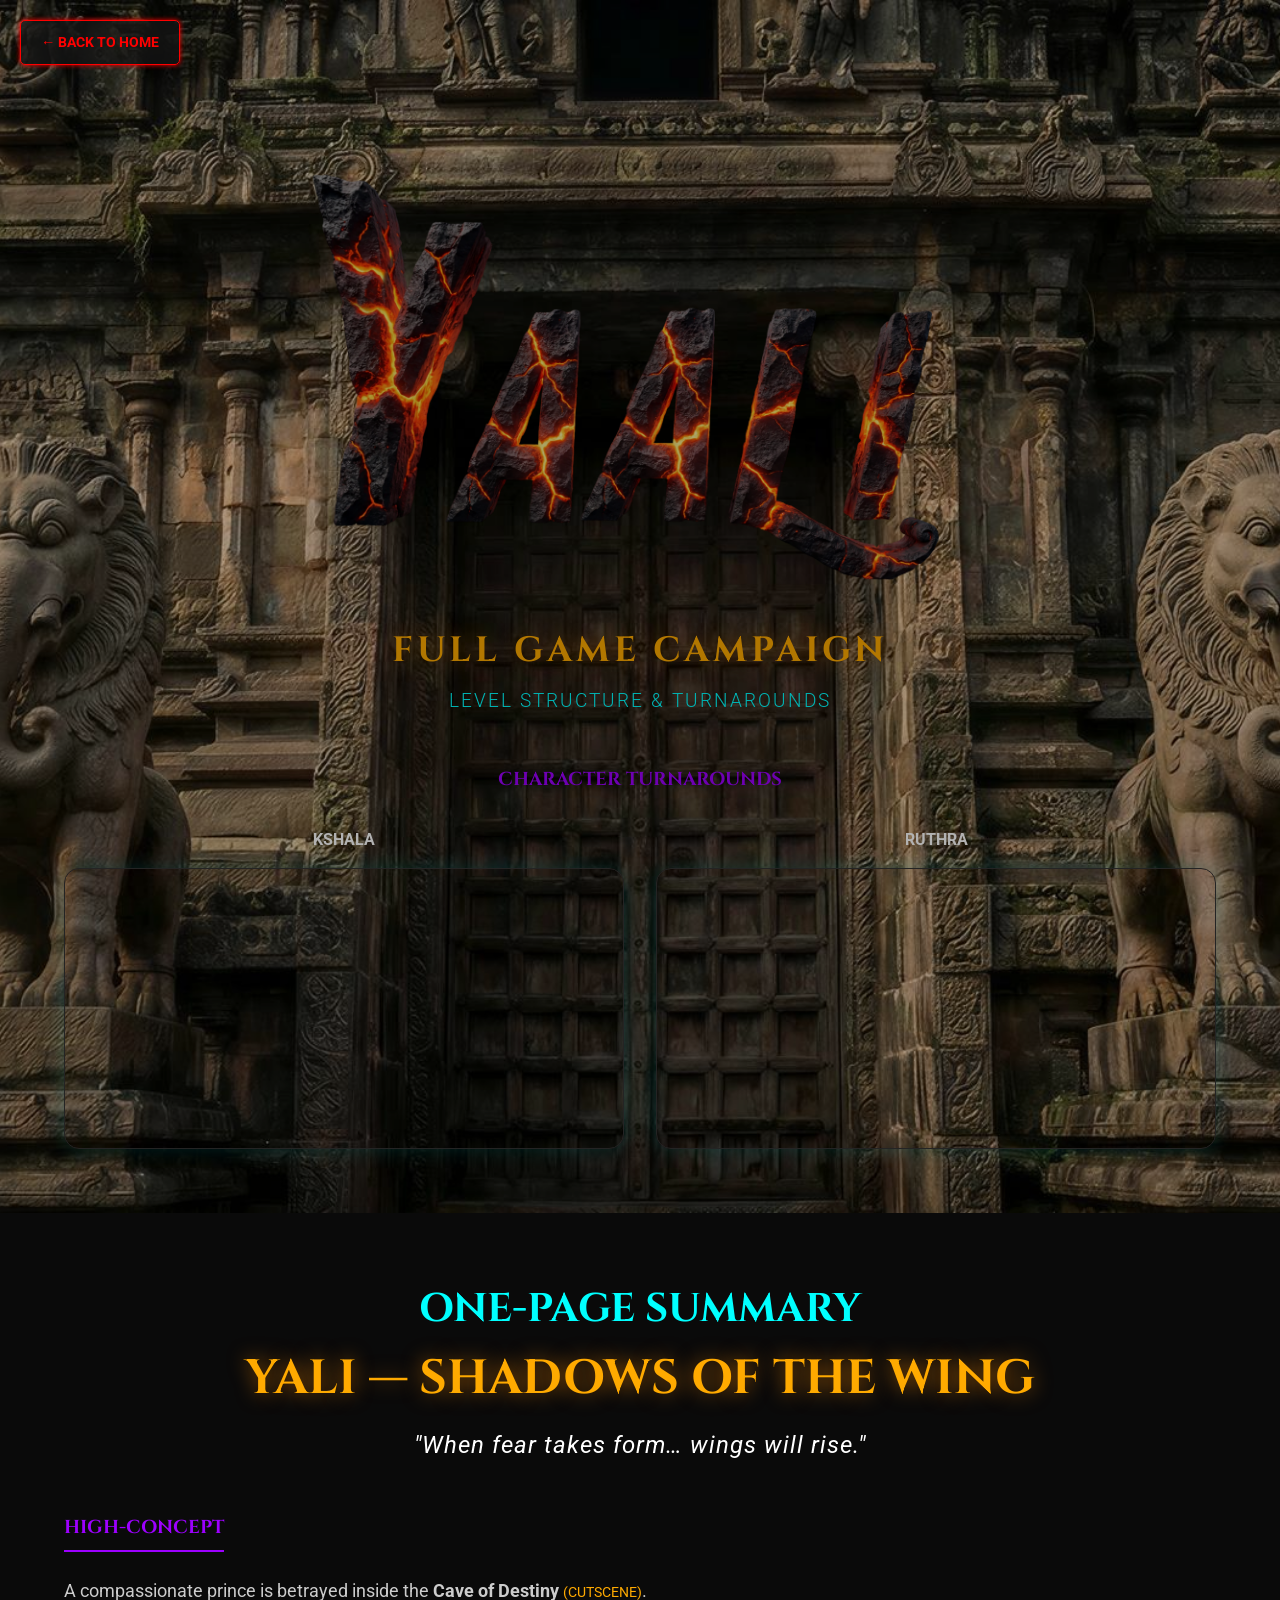
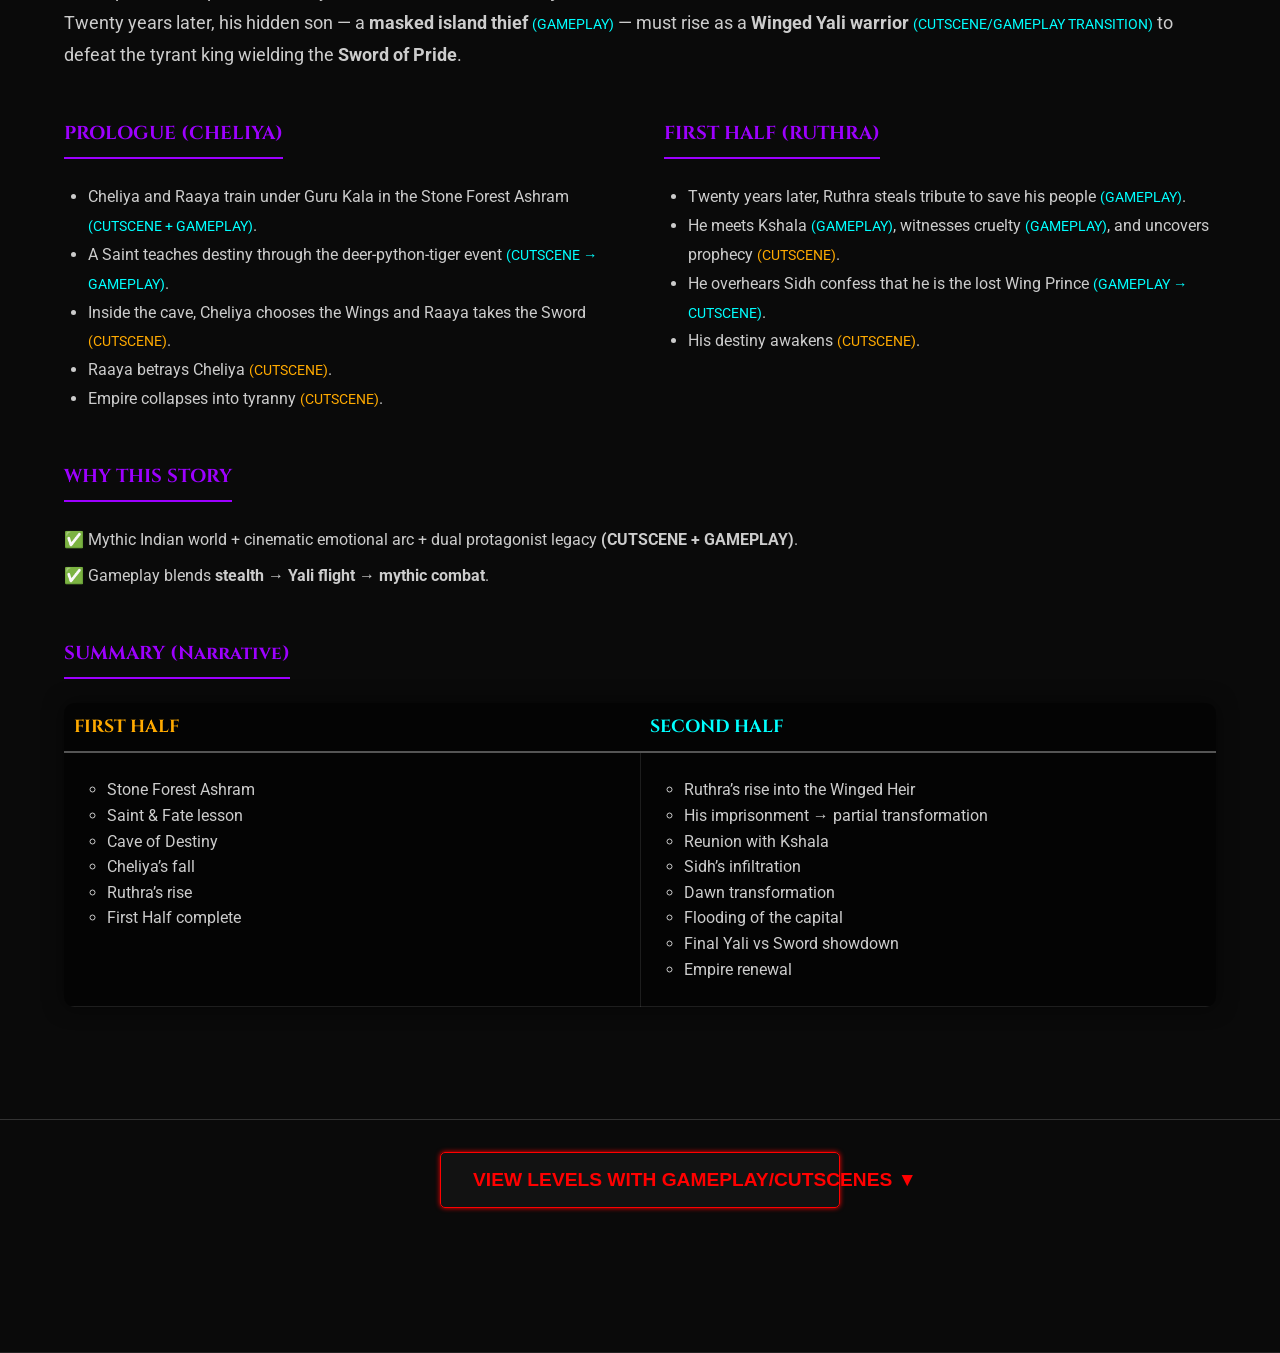
==== commit 62d97092: "Update pitch content: index, styles, scripts" ====
--- a/game_pitch.html
+++ b/game_pitch.html
@@ -342,639 +342,674 @@
     </section>
 
     <!-- Level Structure Table -->
-    <section class="content-section" style="padding-top: 0;">
+    <section id="levels-section" class="content-section" style="padding-top: 0;">
         <div class="pitch-container">
 
-            <!-- LEVEL 0 -->
-            <div class="level-header">LEVEL 0 — The Fall of Lemuria (லெமூரியாவின் வீழ்ச்சி)</div>
-            <table class="level-table">
-                <thead>
-                    <tr>
-                        <th class="col-sno">S.No</th>
-                        <th class="col-eng">Summary (ENG)</th>
-                        <th class="col-tam">Summary (TAM)</th>
-                        <th class="col-gameplay">Gameplay / Cutscene</th>
-                    </tr>
-                </thead>
-                <tbody>
-                    <tr>
-                        <td data-label="S.No">0.1</td>
-                        <td data-label="Summary (ENG)">Lemuria’s rise and collapse; misuse of cosmic energy creates
-                            karmic imbalance.</td>
-                        <td data-label="Summary (TAM)">லெமூரியாவின் எழுச்சி மற்றும் அழிவு; பிரபஞ்ச ஆற்றல் தவறாகப்
-                            பயன்படுத்தி கர்ம சமநிலை சிதறுகிறது.</td>
-                        <td data-label="Gameplay">Cutscene: Massive ancient civilization, energy temples collapsing,
-                            tsunamis swallowing cities. Worldbuilding VO.</td>
-                    </tr>
-                    <tr>
-                        <td data-label="S.No">0.2</td>
-                        <td data-label="Summary (ENG)">Survivors reach early Tamilakam carrying echoes of Lemurian
-                            knowledge.</td>
-                        <td data-label="Summary (TAM)">உயிர் தப்பியோர் தமிழக கரைகளை அடைகிறார்கள்.</td>
-                        <td data-label="Gameplay">Cutscene: Ships wrecked, rituals turning into folklore, cosmic energy
-                            remains underground.</td>
-                    </tr>
-                </tbody>
-            </table>
-
-            <!-- LEVEL 1 -->
-            <div class="level-header">LEVEL 1 — Princes of the Ashram (ஆசிரம இளவரசர்கள்)</div>
-            <table class="level-table">
-                <thead>
-                    <tr>
-                        <th class="col-sno">S.No</th>
-                        <th class="col-eng">Summary (ENG)</th>
-                        <th class="col-tam">Summary (TAM)</th>
-                        <th class="col-gameplay">Gameplay / Cutscene</th>
-                    </tr>
-                </thead>
-                <tbody>
-                    <tr>
-                        <td data-label="S.No">1.1</td>
-                        <td data-label="Summary (ENG)">Princes Chezliya & Raya train at Stone Forest Ashram.</td>
-                        <td data-label="Summary (TAM)">செழியா & ராயா கற்வன ஆசிரமத்தில் பயிற்சி.</td>
-                        <td data-label="Gameplay">Gameplay Tutorial: Melee basics, archery, parrying, focus meter.</td>
-                    </tr>
-                    <tr>
-                        <td data-label="S.No">1.2</td>
-                        <td data-label="Summary (ENG)">Guru teaches discipline: “Choices define you.”</td>
-                        <td data-label="Summary (TAM)">குருவின் போதனை: “வலிமை அல்ல, தேர்வு தான் உண்மை.”</td>
-                        <td data-label="Gameplay">Cutscene setting the moral contrast between the two princes.</td>
-                    </tr>
-                    <tr>
-                        <td data-label="S.No">1.3</td>
-                        <td data-label="Summary (ENG)">Guru Kala announces a spiritual trial at the mountain cave.</td>
-                        <td data-label="Summary (TAM)">குரு கலா மலைக்குகைச் சோதனையை அறிவிக்கிறார்.</td>
-                        <td data-label="Gameplay">Cutscene → Player Control: Walk with both princes toward the mountain.
-                        </td>
-                    </tr>
-                    <tr>
-                        <td data-label="S.No">1.4</td>
-                        <td data-label="Summary (ENG)">Mist path to the sacred peak, contrasting emotions.</td>
-                        <td data-label="Summary (TAM)">பனிமூட்டப் பாதை, இருவரின் வேறுபட்ட உணர்ச்சிகள்.</td>
-                        <td data-label="Gameplay">Traversal Gameplay introducing climbing, ledge walking.</td>
-                    </tr>
-                </tbody>
-            </table>
-
-            <!-- LEVEL 2 -->
-            <div class="level-header">LEVEL 2 — Trials of the Mountain (மலைச் சோதனைகள்)</div>
-            <table class="level-table">
-                <tbody>
-                    <tr>
-                        <td data-label="S.No">2.1</td>
-                        <td data-label="Summary (ENG)">Encounter with Saint; deer, python, compassion test.</td>
-                        <td data-label="Summary (TAM)">முனிவர், மான், பாம்பு — செழியாவின் கருணைச் சோதனை.</td>
-                        <td data-label="Gameplay">Interactive Moral Event: Player uses bow to save deer; fate twists.
-                        </td>
-                    </tr>
-                    <tr>
-                        <td data-label="S.No">2.2</td>
-                        <td data-label="Summary (ENG)">Deer is killed by tiger — saint explains karma.</td>
-                        <td data-label="Summary (TAM)">புலி மானை கொல்வது; கர்ம விளக்கம்.</td>
-                        <td data-label="Gameplay">Cutscene deepening the karmic loop theme.</td>
-                    </tr>
-                    <tr>
-                        <td data-label="S.No">2.3</td>
-                        <td data-label="Summary (ENG)">Narrow cliff ledge trial.</td>
-                        <td data-label="Summary (TAM)">குறுகிய பாறைச் சரிவு சோதனை.</td>
-                        <td data-label="Gameplay">Gameplay: Balance mechanic, wind physics.</td>
-                    </tr>
-                    <tr>
-                        <td data-label="S.No">2.4</td>
-                        <td data-label="Summary (ENG)">Energy current river crossing.</td>
-                        <td data-label="Summary (TAM)">ஆற்றின் ஆற்றல் ஓட்டம் கடத்தல்.</td>
-                        <td data-label="Gameplay">Gameplay: Two styles — Chezliya balances, Raya leaps aggressively.
-                        </td>
-                    </tr>
-                    <tr>
-                        <td data-label="S.No">2.5</td>
-                        <td data-label="Summary (ENG)">Anti-gravity cave chamber.</td>
-                        <td data-label="Summary (TAM)">எதிர்ப்பு-ஈர்ப்பு குகை.</td>
-                        <td data-label="Gameplay">Puzzle Platforming: Jump timing, floating stones.</td>
-                    </tr>
-                </tbody>
-            </table>
-
-            <!-- LEVEL 3 -->
-            <div class="level-header">LEVEL 3 — The Cave of Destiny (விதியின் குகை)</div>
-            <table class="level-table">
-                <tbody>
-                    <tr>
-                        <td data-label="S.No">3.1</td>
-                        <td data-label="Summary (ENG)">Cave opens; glyphs glow.</td>
-                        <td data-label="Summary (TAM)">குகை திறக்கிறது; குறியீடுகள் ஒளிர்கின்றன.</td>
-                        <td data-label="Gameplay">Cutscene establishing ancient Lemurian energy.</td>
-                    </tr>
-                    <tr>
-                        <td data-label="S.No">3.2</td>
-                        <td data-label="Summary (ENG)">Path splits between princes.</td>
-                        <td data-label="Summary (TAM)">பாதை இரண்டாகப் பிரிகிறது.</td>
-                        <td data-label="Gameplay">Interactive Choice: Player observes difference but cannot change
-                            destiny.</td>
-                    </tr>
-                    <tr>
-                        <td data-label="S.No">3.3</td>
-                        <td data-label="Summary (ENG)">Chezliya gains Winged Crystalline Armor.</td>
-                        <td data-label="Summary (TAM)">செழியா இறக்கைக் கவசம் பெறுகிறார்.</td>
-                        <td data-label="Gameplay">Transformation Cutscene + short flight tutorial.</td>
-                    </tr>
-                    <tr>
-                        <td data-label="S.No">3.4</td>
-                        <td data-label="Summary (ENG)">Raya touches Sword of Pride → corrupted transformation.</td>
-                        <td data-label="Summary (TAM)">ராயா செருக்கு வாளால் இருளில் மாறுகிறான்.</td>
-                        <td data-label="Gameplay">Cutscene + boss entrance.</td>
-                    </tr>
-                    <tr>
-                        <td data-label="S.No">3.5</td>
-                        <td data-label="Summary (ENG)">Raya attacks Chezliya; first boss fight (unwinnable).</td>
-                        <td data-label="Summary (TAM)">ராயா செழியாவைத் தாக்குகிறான்; வெல்ல முடியாத சண்டை.</td>
-                        <td data-label="Gameplay">Gameplay: Player fights but health auto-drops. Forced defeat.</td>
-                    </tr>
-                    <tr>
-                        <td data-label="S.No">3.6</td>
-                        <td data-label="Summary (ENG)">Chezliya dies; wings shatter.</td>
-                        <td data-label="Summary (TAM)">செழியா கொல்லப்படுகிறான்; இறக்கைகள் உடைகின்றன.</td>
-                        <td data-label="Gameplay">Cinematic Death Scene.</td>
-                    </tr>
-                    <tr>
-                        <td data-label="S.No">3.7</td>
-                        <td data-label="Summary (ENG)">Raya kills Guru Kala.</td>
-                        <td data-label="Summary (TAM)">ராயா குரு கலாவைக் கொல்கிறான்.</td>
-                        <td data-label="Gameplay">Cutscene: Sets Raya as tyrant.</td>
-                    </tr>
-                    <tr>
-                        <td data-label="S.No">3.8</td>
-                        <td data-label="Summary (ENG)">Sidh & Gowri escape with wing fragments.</td>
-                        <td data-label="Summary (TAM)">சித் & கௌரி இறகு சிதறல்களுடன் தப்புகிறார்கள்.</td>
-                        <td data-label="Gameplay">Cutscene → Title Card: “YALI — SHADOWS OF THE WING”.</td>
-                    </tr>
-                </tbody>
-            </table>
-
-            <!-- LEVEL 4 -->
-            <div class="level-header">LEVEL 4 — The Masked Rebel (முகமூடி கிளர்ச்சியாளர்)</div>
-            <table class="level-table">
-                <tbody>
-                    <tr>
-                        <td data-label="S.No">4.1</td>
-                        <td data-label="Summary (ENG)">Ruthra ambushes empire convoy at waterfall bridge.</td>
-                        <td data-label="Summary (TAM)">நீர்வீழ்ச்சி பாலத்தில் ரூத்ரா தாக்குதல்.</td>
-                        <td data-label="Gameplay">Stealth + Ambush Mission (AC / Tsushima style).</td>
-                    </tr>
-                    <tr>
-                        <td data-label="S.No">4.2</td>
-                        <td data-label="Summary (ENG)">Escape via underwater tunnels.</td>
-                        <td data-label="Summary (TAM)">நீருக்கடியில் தப்பித்தல்.</td>
-                        <td data-label="Gameplay">Traversal + Swim gameplay.</td>
-                    </tr>
-                    <tr>
-                        <td data-label="S.No">4.3</td>
-                        <td data-label="Summary (ENG)">Empire alarm system activates.</td>
-                        <td data-label="Summary (TAM)">பேரரசு அபாய மணிகள்.</td>
-                        <td data-label="Gameplay">Cutscene.</td>
-                    </tr>
-                </tbody>
-            </table>
-
-            <!-- LEVEL 5 -->
-            <div class="level-header">LEVEL 5 — Shadows of the Empire (பேரரசின் நிழல்கள்)</div>
-            <table class="level-table">
-                <tbody>
-                    <tr>
-                        <td data-label="S.No">5.1</td>
-                        <td data-label="Summary (ENG)">Virukka issues threat; bounty doubled.</td>
-                        <td data-label="Summary (TAM)">விருக்கா மிரட்டல்; காணிக்கை இரட்டிப்பு.</td>
-                        <td data-label="Gameplay">Cutscene: Strengthening antagonist.</td>
-                    </tr>
-                    <tr>
-                        <td data-label="S.No">5.2</td>
-                        <td data-label="Summary (ENG)">Ruthra vows to end empire greed.</td>
-                        <td data-label="Summary (TAM)">பேரரசின் பேராசை முடிக்க ரூத்ரா உறுதி.</td>
-                        <td data-label="Gameplay">Dialogue Cutscene.</td>
-                    </tr>
-                </tbody>
-            </table>
-
-            <!-- LEVEL 6 -->
-            <div class="level-header">LEVEL 6 — The Underworld Path (நிலத்தடி பாதை)</div>
-            <table class="level-table">
-                <tbody>
-                    <tr>
-                        <td data-label="S.No">6.1</td>
-                        <td data-label="Summary (ENG)">Ruthra departs via underwater secret route.</td>
-                        <td data-label="Summary (TAM)">ரகசிய நீர்வழிப் பாதையில் புறப்படுகிறான்.</td>
-                        <td data-label="Gameplay">Exploration gameplay.</td>
-                    </tr>
-                    <tr>
-                        <td data-label="S.No">6.2</td>
-                        <td data-label="Summary (ENG)">Karuppasamy illusion scares guards.</td>
-                        <td data-label="Summary (TAM)">கருப்பசாமி மாயை; வீரர்கள் ஓடுகின்றனர்.</td>
-                        <td data-label="Gameplay">Light puzzle: Shadow/torch manipulation.</td>
-                    </tr>
-                </tbody>
-            </table>
-
-            <!-- LEVEL 7 -->
-            <div class="level-header">LEVEL 7 — Capital of Chains (அடிமை நகரம்)</div>
-            <table class="level-table">
-                <tbody>
-                    <tr>
-                        <td data-label="S.No">7.1</td>
-                        <td data-label="Summary (ENG)">Ruthra infiltrates capital.</td>
-                        <td data-label="Summary (TAM)">தலைநகரில் ஊடுருவல்.</td>
-                        <td data-label="Gameplay">Free-roam infiltration (AC style).</td>
-                    </tr>
-                    <tr>
-                        <td data-label="S.No">7.2</td>
-                        <td data-label="Summary (ENG)">Witness sculptors tortured.</td>
-                        <td data-label="Summary (TAM)">அடிமைச் சிற்பிகள் சித்ரவதை.</td>
-                        <td data-label="Gameplay">Cutscene triggering emotional arc.</td>
-                    </tr>
-                </tbody>
-            </table>
-
-            <!-- LEVEL 8 -->
-            <div class="level-header">LEVEL 8 — The Moonlit Encounter (நிலவில் சந்திப்பு)</div>
-            <table class="level-table">
-                <tbody>
-                    <tr>
-                        <td data-label="S.No">8.1</td>
-                        <td data-label="Summary (ENG)">Kshala steals food; chased.</td>
-                        <td data-label="Summary (TAM)">க்ஷாலா உணவு திருடி துரத்தல்.</td>
-                        <td data-label="Gameplay">Chase + combat.</td>
-                    </tr>
-                    <tr>
-                        <td data-label="S.No">8.2</td>
-                        <td data-label="Summary (ENG)">Ruthra saves her.</td>
-                        <td data-label="Summary (TAM)">ரூத்ரா காப்பாற்றுகிறான்.</td>
-                        <td data-label="Gameplay">Cinematic fight.</td>
-                    </tr>
-                </tbody>
-            </table>
-
-            <!-- LEVEL 9 -->
-            <div class="level-header">LEVEL 9 — Into the Hidden Valley (பழிப்பள்ளத்தாக்கு)</div>
-            <table class="level-table">
-                <tbody>
-                    <tr>
-                        <td data-label="S.No">9.1</td>
-                        <td data-label="Summary (ENG)">Ruthra follows Kshala to tribal valley.</td>
-                        <td data-label="Summary (TAM)">க்ஷாலாவை பின்தொடர்கிறான்.</td>
-                        <td data-label="Gameplay">Stealth traversal.</td>
-                    </tr>
-                    <tr>
-                        <td data-label="S.No">9.2</td>
-                        <td data-label="Summary (ENG)">Witness Yaali ritual and elders.</td>
-                        <td data-label="Summary (TAM)">யாளி சடங்கு.</td>
-                        <td data-label="Gameplay">Cutscene with fantastical elements.</td>
-                    </tr>
-                    <tr>
-                        <td data-label="S.No">9.3</td>
-                        <td data-label="Summary (ENG)">Elder teaches Fear Transformation.</td>
-                        <td data-label="Summary (TAM)">பயம் → யாளி மாற்றத்தின் பாடம்.</td>
-                        <td data-label="Gameplay">Interactive micro-tutorial (stance change preview).</td>
-                    </tr>
-                </tbody>
-            </table>
-
-            <!-- LEVEL 10 -->
-            <div class="level-header">LEVEL 10 — The Island of Secrets (ரகசிய தீவு)</div>
-            <table class="level-table">
-                <tbody>
-                    <tr>
-                        <td data-label="S.No">10.1</td>
-                        <td data-label="Summary (ENG)">Ruthra returns home; silent change noticed.</td>
-                        <td data-label="Summary (TAM)">மாறிய ரூத்ரா தீவுக்கு திரும்புகிறான்.</td>
-                        <td data-label="Gameplay">Cutscene.</td>
-                    </tr>
-                    <tr>
-                        <td data-label="S.No">10.2</td>
-                        <td data-label="Summary (ENG)">Royal summon for Sidh.</td>
-                        <td data-label="Summary (TAM)">சித்திற்கு அரச அழைப்பு.</td>
-                        <td data-label="Gameplay">Dialogue.</td>
-                    </tr>
-                </tbody>
-            </table>
-
-            <!-- LEVEL 11 -->
-            <div class="level-header">LEVEL 11 — Council of Death (மரண சபை)</div>
-            <table class="level-table">
-                <tbody>
-                    <tr>
-                        <td data-label="S.No">11.1</td>
-                        <td data-label="Summary (ENG)">Sidh reaches palace.</td>
-                        <td data-label="Summary (TAM)">சித்தம் அரண்மனைக்கு.</td>
-                        <td data-label="Gameplay">Cutscene.</td>
-                    </tr>
-                    <tr>
-                        <td data-label="S.No">11.2</td>
-                        <td data-label="Summary (ENG)">Witness minister’s execution.</td>
-                        <td data-label="Summary (TAM)">அமைச்சர் தலை துண்டிப்பு.</td>
-                        <td data-label="Gameplay">Cinematic shock moment.</td>
-                    </tr>
-                    <tr>
-                        <td data-label="S.No">11.3</td>
-                        <td data-label="Summary (ENG)">Astrology prophecy revealed.</td>
-                        <td data-label="Summary (TAM)">ஜோதிடரின் தீர்க்கதரிசனம்.</td>
-                        <td data-label="Gameplay">Lore cutscene.</td>
-                    </tr>
-                </tbody>
-            </table>
-
-            <!-- LEVEL 12 -->
-            <div class="level-header">LEVEL 12 — The Lie and the Ambush (பொய் & பதுங்கித் தாக்குதல்)</div>
-            <table class="level-table">
-                <tbody>
-                    <tr>
-                        <td data-label="S.No">12.1</td>
-                        <td data-label="Summary (ENG)">Ruthra lies to Kshala about Sidh betrayal.</td>
-                        <td data-label="Summary (TAM)">சித்தம் துரோகம் செய்ததாக ரூத்ரா பொய்.</td>
-                        <td data-label="Gameplay">Dialogue cutscene.</td>
-                    </tr>
-                    <tr>
-                        <td data-label="S.No">12.2</td>
-                        <td data-label="Summary (ENG)">Forest ambush changes destiny.</td>
-                        <td data-label="Summary (TAM)">காடில் பதுங்கித் தாக்குதல்.</td>
-                        <td data-label="Gameplay">Combat encounter leading to Ruthra falling into river.</td>
-                    </tr>
-                </tbody>
-            </table>
-
-            <!-- LEVEL 13 -->
-            <div class="level-header">LEVEL 13 — Truth in the Dark (இருளின் உண்மை)</div>
-            <table class="level-table">
-                <tbody>
-                    <tr>
-                        <td data-label="S.No">13.1</td>
-                        <td data-label="Summary (ENG)">Sidh captive; reveals full truth.</td>
-                        <td data-label="Summary (TAM)">முழு உண்மையைச் சித் வெளிப்படுத்துகிறார்.</td>
-                        <td data-label="Gameplay">Heavy emotional cutscene.</td>
-                    </tr>
-                    <tr>
-                        <td data-label="S.No">13.2</td>
-                        <td data-label="Summary (ENG)">Ruthra collapses emotionally.</td>
-                        <td data-label="Summary (TAM)">ரூத்ரா மனம் உடைதல்.</td>
-                        <td data-label="Gameplay">Cinematic.</td>
-                    </tr>
-                </tbody>
-            </table>
-
-            <!-- LEVEL 14 -->
-            <div class="level-header">LEVEL 14 — Shards of the Past (கடந்த காலத்தின் சிதறல்கள்)</div>
-            <table class="level-table">
-                <tbody>
-                    <tr>
-                        <td data-label="S.No">14.1</td>
-                        <td data-label="Summary (ENG)">Ruthra returns silently.</td>
-                        <td data-label="Summary (TAM)">மௌனமாக திரும்புகிறான்.</td>
-                        <td data-label="Gameplay">Cutscene.</td>
-                    </tr>
-                    <tr>
-                        <td data-label="S.No">14.2</td>
-                        <td data-label="Summary (ENG)">Mother reveals broken wing armor.</td>
-                        <td data-label="Summary (TAM)">தாய் உடைந்த இறகுகளை காட்டுகிறார்.</td>
-                        <td data-label="Gameplay">Memory vision gameplay.</td>
-                    </tr>
-                </tbody>
-            </table>
-
-            <!-- LEVEL 15 -->
-            <div class="level-header">LEVEL 15 — Awakening of the Wing (இறக்கையின் விழிப்பு)</div>
-            <table class="level-table">
-                <tbody>
-                    <tr>
-                        <td data-label="S.No">15.1</td>
-                        <td data-label="Summary (ENG)">Partial transformation begins.</td>
-                        <td data-label="Summary (TAM)">பகுதி மாற்றம்.</td>
-                        <td data-label="Gameplay">New ability unlocked (short glide).</td>
-                    </tr>
-                    <tr>
-                        <td data-label="S.No">15.2</td>
-                        <td data-label="Summary (ENG)">Prison dream with sparrow.</td>
-                        <td data-label="Summary (TAM)">சிட்டுக்குருவியுடன் கனவு.</td>
-                        <td data-label="Gameplay">Dream sequence traversal.</td>
-                    </tr>
-                    <tr>
-                        <td data-label="S.No">15.3</td>
-                        <td data-label="Summary (ENG)">Escape from dungeon.</td>
-                        <td data-label="Summary (TAM)">சிறையிலிருந்து தப்பித்தல்.</td>
-                        <td data-label="Gameplay">Stealth + flight hybrid mission.</td>
-                    </tr>
-                </tbody>
-            </table>
-
-            <!-- LEVEL 16 -->
-            <div class="level-header">LEVEL 16 — Echoes of the Temple (கோயிலின் எதிரொலி)</div>
-            <table class="level-table">
-                <tbody>
-                    <tr>
-                        <td data-label="S.No">16.1</td>
-                        <td data-label="Summary (ENG)">Ruthra meets Sidh secretly.</td>
-                        <td data-label="Summary (TAM)">ரகசிய சந்திப்பு.</td>
-                        <td data-label="Gameplay">Dialogue.</td>
-                    </tr>
-                    <tr>
-                        <td data-label="S.No">16.2</td>
-                        <td data-label="Summary (ENG)">Kshala confronts him; Elder reveals karma loop.</td>
-                        <td data-label="Summary (TAM)">க்ஷாலா கோபம்; ஞானி உண்மை சொல்வார்.</td>
-                        <td data-label="Gameplay">Lore cutscene.</td>
-                    </tr>
-                </tbody>
-            </table>
-
-            <!-- LEVEL 17 -->
-            <div class="level-header">LEVEL 17 — Wrath of the Gods (தெய்வத்தின் சீற்றம்)</div>
-            <table class="level-table">
-                <tbody>
-                    <tr>
-                        <td data-label="S.No">17.1</td>
-                        <td data-label="Summary (ENG)">Ruthra creates divine illusions in capital.</td>
-                        <td data-label="Summary (TAM)">தலைநகரில் தெய்வ மாயை.</td>
-                        <td data-label="Gameplay">Fear-based stealth gameplay.</td>
-                    </tr>
-                    <tr>
-                        <td data-label="S.No">17.2</td>
-                        <td data-label="Summary (ENG)">Raya learns winged heir lives.</td>
-                        <td data-label="Summary (TAM)">"இறக்கை வாரிசு உயிரோடு" என்பதை ராயா அறிகிறான்.</td>
-                        <td data-label="Gameplay">Cutscene.</td>
-                    </tr>
-                </tbody>
-            </table>
-
-            <!-- LEVEL 18 -->
-            <div class="level-header">LEVEL 18 — The Royal Test (அரச சோதனை)</div>
-            <table class="level-table">
-                <tbody>
-                    <tr>
-                        <td data-label="S.No">18.1</td>
-                        <td data-label="Summary (ENG)">Ruthra brought before King; silhouette only.</td>
-                        <td data-label="Summary (TAM)">நிழல் அரசன் முன் ரூத்ரா.</td>
-                        <td data-label="Gameplay">Cutscene + arena intro.</td>
-                    </tr>
-                    <tr>
-                        <td data-label="S.No">18.2</td>
-                        <td data-label="Summary (ENG)">Mock duel stopped by Virukka.</td>
-                        <td data-label="Summary (TAM)">போலி சண்டை நிறுத்தப்படுகிறது.</td>
-                        <td data-label="Gameplay">Brief combat test gameplay.</td>
-                    </tr>
-                </tbody>
-            </table>
-
-            <!-- LEVEL 19 -->
-            <div class="level-header">LEVEL 19 — Preparations for Dawn (விடியலுக்கான ஆயத்தம்)</div>
-            <table class="level-table">
-                <tbody>
-                    <tr>
-                        <td data-label="S.No">19.1</td>
-                        <td data-label="Summary (ENG)">Sidh disguises as Rajaguru.</td>
-                        <td data-label="Summary (TAM)">சித் ராஜகுருவாக வேடமிடுகிறார்.</td>
-                        <td data-label="Gameplay">Stealth pre-ritual setup.</td>
-                    </tr>
-                    <tr>
-                        <td data-label="S.No">19.2</td>
-                        <td data-label="Summary (ENG)">Kshala infiltrates treasury tunnels.</td>
-                        <td data-label="Summary (TAM)">க்ஷாலா சாக்கடையில் நுழைகிறார்.</td>
-                        <td data-label="Gameplay">Infiltration gameplay.</td>
-                    </tr>
-                    <tr>
-                        <td data-label="S.No">19.3</td>
-                        <td data-label="Summary (ENG)">Ruthra meditates.</td>
-                        <td data-label="Summary (TAM)">ரூத்ரா தியானம்.</td>
-                        <td data-label="Gameplay">Cutscene.</td>
-                    </tr>
-                </tbody>
-            </table>
-
-            <!-- LEVEL 20 -->
-            <div class="level-header">LEVEL 20 — The River of Fate (விதியின் ஆறு)</div>
-            <table class="level-table">
-                <tbody>
-                    <tr>
-                        <td data-label="S.No">20.1</td>
-                        <td data-label="Summary (ENG)">Ruthra transforms fully into giant Yaali.</td>
-                        <td data-label="Summary (TAM)">முழு யாளி மாற்றம்.</td>
-                        <td data-label="Gameplay">Kaiju-scale traversal.</td>
-                    </tr>
-                    <tr>
-                        <td data-label="S.No">20.2</td>
-                        <td data-label="Summary (ENG)">Diverts river toward capital.</td>
-                        <td data-label="Summary (TAM)">ஆற்றைத் திசை திருப்புகிறான்.</td>
-                        <td data-label="Gameplay">Environmental puzzle.</td>
-                    </tr>
-                </tbody>
-            </table>
-
-            <!-- LEVEL 21 -->
-            <div class="level-header">LEVEL 21 — Ritual of Blood (நரபலி சடங்கு)</div>
-            <table class="level-table">
-                <tbody>
-                    <tr>
-                        <td data-label="S.No">21.1</td>
-                        <td data-label="Summary (ENG)">Sidh replaces Rajaguru in ritual.</td>
-                        <td data-label="Summary (TAM)">சடங்கில் சித் இடம் பிடிக்கிறார்.</td>
-                        <td data-label="Gameplay">Cutscene.</td>
-                    </tr>
-                    <tr>
-                        <td data-label="S.No">21.2</td>
-                        <td data-label="Summary (ENG)">Ruthra chosen as sacrifice.</td>
-                        <td data-label="Summary (TAM)">நரபலிக்குத் தேர்வு.</td>
-                        <td data-label="Gameplay">Cinematic.</td>
-                    </tr>
-                </tbody>
-            </table>
-
-            <!-- LEVEL 22 -->
-            <div class="level-header">LEVEL 22 — The Mother's Curse (தாயின் சாபம்)</div>
-            <table class="level-table">
-                <tbody>
-                    <tr>
-                        <td data-label="S.No">22.1</td>
-                        <td data-label="Summary (ENG)">Ruthra brought to platform.</td>
-                        <td data-label="Summary (TAM)">தண்டனை மேடையில் ரூத்ரா.</td>
-                        <td data-label="Gameplay">Cutscene.</td>
-                    </tr>
-                    <tr>
-                        <td data-label="S.No">22.2</td>
-                        <td data-label="Summary (ENG)">Queen curses Raya.</td>
-                        <td data-label="Summary (TAM)">ராணியின் சாபம்.</td>
-                        <td data-label="Gameplay">Dramatic cinematic.</td>
-                    </tr>
-                </tbody>
-            </table>
-
-            <!-- LEVEL 23 -->
-            <div class="level-header">LEVEL 23 — The Great Flood (பெருவெள்ளம்)</div>
-            <table class="level-table">
-                <tbody>
-                    <tr>
-                        <td data-label="S.No">23.1</td>
-                        <td data-label="Summary (ENG)">Flood bursts into palace.</td>
-                        <td data-label="Summary (TAM)">வெள்ளம் அரண்மனையை உடைக்கிறது.</td>
-                        <td data-label="Gameplay">Chaos gameplay: Run, glide, dodge collapsing structures.</td>
-                    </tr>
-                </tbody>
-            </table>
-
-            <!-- LEVEL 24 -->
-            <div class="level-header">LEVEL 24 — Clash of the Wing and Sword (இறக்கை vs வாள்)</div>
-            <table class="level-table">
-                <tbody>
-                    <tr>
-                        <td data-label="S.No">24.1</td>
-                        <td data-label="Summary (ENG)">Ruthra rises as winged Yaali; Raya unleashes sword fire.</td>
-                        <td data-label="Summary (TAM)">இறக்கை யாளி vs வாள் தீ.</td>
-                        <td data-label="Gameplay">Final boss battle: Two-phase fight.</td>
-                    </tr>
-                    <tr>
-                        <td data-label="S.No">24.2</td>
-                        <td data-label="Summary (ENG)">Kshala frees captives.</td>
-                        <td data-label="Summary (TAM)">க்ஷாலா கைதிகளை விடுவிக்கிறாள்.</td>
-                        <td data-label="Gameplay">Side-event cutscene.</td>
-                    </tr>
-                    <tr>
-                        <td data-label="S.No">24.3</td>
-                        <td data-label="Summary (ENG)">Kshala’s rhythm restores Ruthra’s focus.</td>
-                        <td data-label="Summary (TAM)">க்ஷாலாவின் தாளம் கவனம் தருகிறது.</td>
-                        <td data-label="Gameplay">Quick-time rhythm support mechanic.</td>
-                    </tr>
-                    <tr>
-                        <td data-label="S.No">24.4</td>
-                        <td data-label="Summary (ENG)">Combined effort defeats Raya.</td>
-                        <td data-label="Summary (TAM)">ஒருங்கிணைந்த தாக்குதலில் ராயா வீழ்கிறான்.</td>
-                        <td data-label="Gameplay">Cinematic finisher.</td>
-                    </tr>
-                </tbody>
-            </table>
-
-            <!-- LEVEL 25 -->
-            <div class="level-header">LEVEL 25 — New Dawn (புதிய விடியல்)</div>
-            <table class="level-table">
-                <tbody>
-                    <tr>
-                        <td data-label="S.No">25.1</td>
-                        <td data-label="Summary (ENG)">Queen ends slavery; Sidh advisor; Kshala protector.</td>
-                        <td data-label="Summary (TAM)">அடிமைத்தனம் முடிவு; சித் ஆலோசகர்; க்ஷாலா பாதுகாவலர்.</td>
-                        <td data-label="Gameplay">Cutscene.</td>
-                    </tr>
-                    <tr>
-                        <td data-label="S.No">25.2</td>
-                        <td data-label="Summary (ENG)">Ruthra walks to rooftop, wings open.</td>
-                        <td data-label="Summary (TAM)">ரூத்ரா மாடியில் இறக்கை விரிக்கிறான்.</td>
-                        <td data-label="Gameplay">Final cinematic + free camera moment.</td>
-                    </tr>
-                    <tr>
-                        <td data-label="S.No">25.3</td>
-                        <td data-label="Summary (ENG)">Ruthra flies toward sunrise; karmic loop ends.</td>
-                        <td data-label="Summary (TAM)">சூரியோதயத்துக்கு மேலே பறக்கிறான்; கர்மசுழல் முடிந்தது.</td>
-                        <td data-label="Gameplay">Ending Cutscene + Credits.</td>
-                    </tr>
-                </tbody>
-            </table>
-
+            <!-- Toggle Button -->
+            <button id="levels-toggle" class="neon-btn red-btn"
+                style="width: 100%; max-width: 400px; margin: 0 auto 2rem; display: block; cursor: pointer; font-size: 1.2rem; padding: 1rem 2rem;">
+                View Levels with Gameplay/Cutscenes <span id="levels-toggle-icon">▼</span>
+            </button>
+
+            <div id="levels-details" style="display: none;">
+                <!-- LEVEL 0 -->
+                <div class="level-header">LEVEL 0 — The Fall of Lemuria (லெமூரியாவின் வீழ்ச்சி)</div>
+                <table class="level-table">
+                    <!-- ... existing level content ... -->
+
+                    <!-- (This is just the start of the wrapper, the files are large so I'll wrap the entire block carefully) -->
+                    <!-- Ideally I should replace the entire block, but since I can't see the end, I will use a smarter strategy. -->
+                    <!-- Strategy: Insert START wrapper, and then finding the end to insert END wrapper is hard in one go if I don't see it. -->
+                    <!-- I will replace the start first. -->
+
+                    <thead>
+                        <tr>
+                            <th class="col-sno">S.No</th>
+                            <th class="col-eng">Summary (ENG)</th>
+                            <th class="col-tam">Summary (TAM)</th>
+                            <th class="col-gameplay">Gameplay / Cutscene</th>
+                        </tr>
+                    </thead>
+                    <tbody>
+                        <tr>
+                            <td data-label="S.No">0.1</td>
+                            <td data-label="Summary (ENG)">Lemuria’s rise and collapse; misuse of cosmic energy creates
+                                karmic imbalance.</td>
+                            <td data-label="Summary (TAM)">லெமூரியாவின் எழுச்சி மற்றும் அழிவு; பிரபஞ்ச ஆற்றல் தவறாகப்
+                                பயன்படுத்தி கர்ம சமநிலை சிதறுகிறது.</td>
+                            <td data-label="Gameplay">Cutscene: Massive ancient civilization, energy temples collapsing,
+                                tsunamis swallowing cities. Worldbuilding VO.</td>
+                        </tr>
+                        <tr>
+                            <td data-label="S.No">0.2</td>
+                            <td data-label="Summary (ENG)">Survivors reach early Tamilakam carrying echoes of Lemurian
+                                knowledge.</td>
+                            <td data-label="Summary (TAM)">உயிர் தப்பியோர் தமிழக கரைகளை அடைகிறார்கள்.</td>
+                            <td data-label="Gameplay">Cutscene: Ships wrecked, rituals turning into folklore, cosmic
+                                energy
+                                remains underground.</td>
+                        </tr>
+                    </tbody>
+                </table>
+
+                <!-- LEVEL 1 -->
+                <div class="level-header">LEVEL 1 — Princes of the Ashram (ஆசிரம இளவரசர்கள்)</div>
+                <table class="level-table">
+                    <thead>
+                        <tr>
+                            <th class="col-sno">S.No</th>
+                            <th class="col-eng">Summary (ENG)</th>
+                            <th class="col-tam">Summary (TAM)</th>
+                            <th class="col-gameplay">Gameplay / Cutscene</th>
+                        </tr>
+                    </thead>
+                    <tbody>
+                        <tr>
+                            <td data-label="S.No">1.1</td>
+                            <td data-label="Summary (ENG)">Princes Chezliya & Raya train at Stone Forest Ashram.</td>
+                            <td data-label="Summary (TAM)">செழியா & ராயா கற்வன ஆசிரமத்தில் பயிற்சி.</td>
+                            <td data-label="Gameplay">Gameplay Tutorial: Melee basics, archery, parrying, focus meter.
+                            </td>
+                        </tr>
+                        <tr>
+                            <td data-label="S.No">1.2</td>
+                            <td data-label="Summary (ENG)">Guru teaches discipline: “Choices define you.”</td>
+                            <td data-label="Summary (TAM)">குருவின் போதனை: “வலிமை அல்ல, தேர்வு தான் உண்மை.”</td>
+                            <td data-label="Gameplay">Cutscene setting the moral contrast between the two princes.</td>
+                        </tr>
+                        <tr>
+                            <td data-label="S.No">1.3</td>
+                            <td data-label="Summary (ENG)">Guru Kala announces a spiritual trial at the mountain cave.
+                            </td>
+                            <td data-label="Summary (TAM)">குரு கலா மலைக்குகைச் சோதனையை அறிவிக்கிறார்.</td>
+                            <td data-label="Gameplay">Cutscene → Player Control: Walk with both princes toward the
+                                mountain.
+                            </td>
+                        </tr>
+                        <tr>
+                            <td data-label="S.No">1.4</td>
+                            <td data-label="Summary (ENG)">Mist path to the sacred peak, contrasting emotions.</td>
+                            <td data-label="Summary (TAM)">பனிமூட்டப் பாதை, இருவரின் வேறுபட்ட உணர்ச்சிகள்.</td>
+                            <td data-label="Gameplay">Traversal Gameplay introducing climbing, ledge walking.</td>
+                        </tr>
+                    </tbody>
+                </table>
+
+                <!-- LEVEL 2 -->
+                <div class="level-header">LEVEL 2 — Trials of the Mountain (மலைச் சோதனைகள்)</div>
+                <table class="level-table">
+                    <tbody>
+                        <tr>
+                            <td data-label="S.No">2.1</td>
+                            <td data-label="Summary (ENG)">Encounter with Saint; deer, python, compassion test.</td>
+                            <td data-label="Summary (TAM)">முனிவர், மான், பாம்பு — செழியாவின் கருணைச் சோதனை.</td>
+                            <td data-label="Gameplay">Interactive Moral Event: Player uses bow to save deer; fate
+                                twists.
+                            </td>
+                        </tr>
+                        <tr>
+                            <td data-label="S.No">2.2</td>
+                            <td data-label="Summary (ENG)">Deer is killed by tiger — saint explains karma.</td>
+                            <td data-label="Summary (TAM)">புலி மானை கொல்வது; கர்ம விளக்கம்.</td>
+                            <td data-label="Gameplay">Cutscene deepening the karmic loop theme.</td>
+                        </tr>
+                        <tr>
+                            <td data-label="S.No">2.3</td>
+                            <td data-label="Summary (ENG)">Narrow cliff ledge trial.</td>
+                            <td data-label="Summary (TAM)">குறுகிய பாறைச் சரிவு சோதனை.</td>
+                            <td data-label="Gameplay">Gameplay: Balance mechanic, wind physics.</td>
+                        </tr>
+                        <tr>
+                            <td data-label="S.No">2.4</td>
+                            <td data-label="Summary (ENG)">Energy current river crossing.</td>
+                            <td data-label="Summary (TAM)">ஆற்றின் ஆற்றல் ஓட்டம் கடத்தல்.</td>
+                            <td data-label="Gameplay">Gameplay: Two styles — Chezliya balances, Raya leaps aggressively.
+                            </td>
+                        </tr>
+                        <tr>
+                            <td data-label="S.No">2.5</td>
+                            <td data-label="Summary (ENG)">Anti-gravity cave chamber.</td>
+                            <td data-label="Summary (TAM)">எதிர்ப்பு-ஈர்ப்பு குகை.</td>
+                            <td data-label="Gameplay">Puzzle Platforming: Jump timing, floating stones.</td>
+                        </tr>
+                    </tbody>
+                </table>
+
+                <!-- LEVEL 3 -->
+                <div class="level-header">LEVEL 3 — The Cave of Destiny (விதியின் குகை)</div>
+                <table class="level-table">
+                    <tbody>
+                        <tr>
+                            <td data-label="S.No">3.1</td>
+                            <td data-label="Summary (ENG)">Cave opens; glyphs glow.</td>
+                            <td data-label="Summary (TAM)">குகை திறக்கிறது; குறியீடுகள் ஒளிர்கின்றன.</td>
+                            <td data-label="Gameplay">Cutscene establishing ancient Lemurian energy.</td>
+                        </tr>
+                        <tr>
+                            <td data-label="S.No">3.2</td>
+                            <td data-label="Summary (ENG)">Path splits between princes.</td>
+                            <td data-label="Summary (TAM)">பாதை இரண்டாகப் பிரிகிறது.</td>
+                            <td data-label="Gameplay">Interactive Choice: Player observes difference but cannot change
+                                destiny.</td>
+                        </tr>
+                        <tr>
+                            <td data-label="S.No">3.3</td>
+                            <td data-label="Summary (ENG)">Chezliya gains Winged Crystalline Armor.</td>
+                            <td data-label="Summary (TAM)">செழியா இறக்கைக் கவசம் பெறுகிறார்.</td>
+                            <td data-label="Gameplay">Transformation Cutscene + short flight tutorial.</td>
+                        </tr>
+                        <tr>
+                            <td data-label="S.No">3.4</td>
+                            <td data-label="Summary (ENG)">Raya touches Sword of Pride → corrupted transformation.</td>
+                            <td data-label="Summary (TAM)">ராயா செருக்கு வாளால் இருளில் மாறுகிறான்.</td>
+                            <td data-label="Gameplay">Cutscene + boss entrance.</td>
+                        </tr>
+                        <tr>
+                            <td data-label="S.No">3.5</td>
+                            <td data-label="Summary (ENG)">Raya attacks Chezliya; first boss fight (unwinnable).</td>
+                            <td data-label="Summary (TAM)">ராயா செழியாவைத் தாக்குகிறான்; வெல்ல முடியாத சண்டை.</td>
+                            <td data-label="Gameplay">Gameplay: Player fights but health auto-drops. Forced defeat.</td>
+                        </tr>
+                        <tr>
+                            <td data-label="S.No">3.6</td>
+                            <td data-label="Summary (ENG)">Chezliya dies; wings shatter.</td>
+                            <td data-label="Summary (TAM)">செழியா கொல்லப்படுகிறான்; இறக்கைகள் உடைகின்றன.</td>
+                            <td data-label="Gameplay">Cinematic Death Scene.</td>
+                        </tr>
+                        <tr>
+                            <td data-label="S.No">3.7</td>
+                            <td data-label="Summary (ENG)">Raya kills Guru Kala.</td>
+                            <td data-label="Summary (TAM)">ராயா குரு கலாவைக் கொல்கிறான்.</td>
+                            <td data-label="Gameplay">Cutscene: Sets Raya as tyrant.</td>
+                        </tr>
+                        <tr>
+                            <td data-label="S.No">3.8</td>
+                            <td data-label="Summary (ENG)">Sidh & Meghna escape with wing fragments.</td>
+                            <td data-label="Summary (TAM)">சித் & மேகனா இறகு சிதறல்களுடன் தப்புகிறார்கள்.</td>
+                            <td data-label="Gameplay">Cutscene → Title Card: “YALI — SHADOWS OF THE WING”.</td>
+                        </tr>
+                    </tbody>
+                </table>
+
+                <!-- LEVEL 4 -->
+                <div class="level-header">LEVEL 4 — The Masked Rebel (முகமூடி கிளர்ச்சியாளர்)</div>
+                <table class="level-table">
+                    <tbody>
+                        <tr>
+                            <td data-label="S.No">4.1</td>
+                            <td data-label="Summary (ENG)">Ruthra ambushes empire convoy at waterfall bridge.</td>
+                            <td data-label="Summary (TAM)">நீர்வீழ்ச்சி பாலத்தில் ரூத்ரா தாக்குதல்.</td>
+                            <td data-label="Gameplay">Stealth + Ambush Mission (AC / Tsushima style).</td>
+                        </tr>
+                        <tr>
+                            <td data-label="S.No">4.2</td>
+                            <td data-label="Summary (ENG)">Escape via underwater tunnels.</td>
+                            <td data-label="Summary (TAM)">நீருக்கடியில் தப்பித்தல்.</td>
+                            <td data-label="Gameplay">Traversal + Swim gameplay.</td>
+                        </tr>
+                        <tr>
+                            <td data-label="S.No">4.3</td>
+                            <td data-label="Summary (ENG)">Empire alarm system activates.</td>
+                            <td data-label="Summary (TAM)">பேரரசு அபாய மணிகள்.</td>
+                            <td data-label="Gameplay">Cutscene.</td>
+                        </tr>
+                    </tbody>
+                </table>
+
+                <!-- LEVEL 5 -->
+                <div class="level-header">LEVEL 5 — Shadows of the Empire (பேரரசின் நிழல்கள்)</div>
+                <table class="level-table">
+                    <tbody>
+                        <tr>
+                            <td data-label="S.No">5.1</td>
+                            <td data-label="Summary (ENG)">Virukka issues threat; bounty doubled.</td>
+                            <td data-label="Summary (TAM)">விருக்கா மிரட்டல்; காணிக்கை இரட்டிப்பு.</td>
+                            <td data-label="Gameplay">Cutscene: Strengthening antagonist.</td>
+                        </tr>
+                        <tr>
+                            <td data-label="S.No">5.2</td>
+                            <td data-label="Summary (ENG)">Ruthra vows to end empire greed.</td>
+                            <td data-label="Summary (TAM)">பேரரசின் பேராசை முடிக்க ரூத்ரா உறுதி.</td>
+                            <td data-label="Gameplay">Dialogue Cutscene.</td>
+                        </tr>
+                    </tbody>
+                </table>
+
+                <!-- LEVEL 6 -->
+                <div class="level-header">LEVEL 6 — The Underworld Path (நிலத்தடி பாதை)</div>
+                <table class="level-table">
+                    <tbody>
+                        <tr>
+                            <td data-label="S.No">6.1</td>
+                            <td data-label="Summary (ENG)">Ruthra departs via underwater secret route.</td>
+                            <td data-label="Summary (TAM)">ரகசிய நீர்வழிப் பாதையில் புறப்படுகிறான்.</td>
+                            <td data-label="Gameplay">Exploration gameplay.</td>
+                        </tr>
+                        <tr>
+                            <td data-label="S.No">6.2</td>
+                            <td data-label="Summary (ENG)">Karuppasamy illusion scares guards.</td>
+                            <td data-label="Summary (TAM)">கருப்பசாமி மாயை; வீரர்கள் ஓடுகின்றனர்.</td>
+                            <td data-label="Gameplay">Light puzzle: Shadow/torch manipulation.</td>
+                        </tr>
+                    </tbody>
+                </table>
+
+                <!-- LEVEL 7 -->
+                <div class="level-header">LEVEL 7 — Capital of Chains (அடிமை நகரம்)</div>
+                <table class="level-table">
+                    <tbody>
+                        <tr>
+                            <td data-label="S.No">7.1</td>
+                            <td data-label="Summary (ENG)">Ruthra infiltrates capital.</td>
+                            <td data-label="Summary (TAM)">தலைநகரில் ஊடுருவல்.</td>
+                            <td data-label="Gameplay">Free-roam infiltration (AC style).</td>
+                        </tr>
+                        <tr>
+                            <td data-label="S.No">7.2</td>
+                            <td data-label="Summary (ENG)">Witness sculptors tortured.</td>
+                            <td data-label="Summary (TAM)">அடிமைச் சிற்பிகள் சித்ரவதை.</td>
+                            <td data-label="Gameplay">Cutscene triggering emotional arc.</td>
+                        </tr>
+                    </tbody>
+                </table>
+
+                <!-- LEVEL 8 -->
+                <div class="level-header">LEVEL 8 — The Moonlit Encounter (நிலவில் சந்திப்பு)</div>
+                <table class="level-table">
+                    <tbody>
+                        <tr>
+                            <td data-label="S.No">8.1</td>
+                            <td data-label="Summary (ENG)">Kshala steals food; chased.</td>
+                            <td data-label="Summary (TAM)">க்ஷாலா உணவு திருடி துரத்தல்.</td>
+                            <td data-label="Gameplay">Chase + combat.</td>
+                        </tr>
+                        <tr>
+                            <td data-label="S.No">8.2</td>
+                            <td data-label="Summary (ENG)">Ruthra saves her.</td>
+                            <td data-label="Summary (TAM)">ரூத்ரா காப்பாற்றுகிறான்.</td>
+                            <td data-label="Gameplay">Cinematic fight.</td>
+                        </tr>
+                    </tbody>
+                </table>
+
+                <!-- LEVEL 9 -->
+                <div class="level-header">LEVEL 9 — Into the Hidden Valley (பழிப்பள்ளத்தாக்கு)</div>
+                <table class="level-table">
+                    <tbody>
+                        <tr>
+                            <td data-label="S.No">9.1</td>
+                            <td data-label="Summary (ENG)">Ruthra follows Kshala to tribal valley.</td>
+                            <td data-label="Summary (TAM)">க்ஷாலாவை பின்தொடர்கிறான்.</td>
+                            <td data-label="Gameplay">Stealth traversal.</td>
+                        </tr>
+                        <tr>
+                            <td data-label="S.No">9.2</td>
+                            <td data-label="Summary (ENG)">Witness Yaali ritual and elders.</td>
+                            <td data-label="Summary (TAM)">யாளி சடங்கு.</td>
+                            <td data-label="Gameplay">Cutscene with fantastical elements.</td>
+                        </tr>
+                        <tr>
+                            <td data-label="S.No">9.3</td>
+                            <td data-label="Summary (ENG)">Elder teaches Fear Transformation.</td>
+                            <td data-label="Summary (TAM)">பயம் → யாளி மாற்றத்தின் பாடம்.</td>
+                            <td data-label="Gameplay">Interactive micro-tutorial (stance change preview).</td>
+                        </tr>
+                    </tbody>
+                </table>
+
+                <!-- LEVEL 10 -->
+                <div class="level-header">LEVEL 10 — The Island of Secrets (ரகசிய தீவு)</div>
+                <table class="level-table">
+                    <tbody>
+                        <tr>
+                            <td data-label="S.No">10.1</td>
+                            <td data-label="Summary (ENG)">Ruthra returns home; silent change noticed.</td>
+                            <td data-label="Summary (TAM)">மாறிய ரூத்ரா தீவுக்கு திரும்புகிறான்.</td>
+                            <td data-label="Gameplay">Cutscene.</td>
+                        </tr>
+                        <tr>
+                            <td data-label="S.No">10.2</td>
+                            <td data-label="Summary (ENG)">Royal summon for Sidh.</td>
+                            <td data-label="Summary (TAM)">சித்திற்கு அரச அழைப்பு.</td>
+                            <td data-label="Gameplay">Dialogue.</td>
+                        </tr>
+                    </tbody>
+                </table>
+
+                <!-- LEVEL 11 -->
+                <div class="level-header">LEVEL 11 — Council of Death (மரண சபை)</div>
+                <table class="level-table">
+                    <tbody>
+                        <tr>
+                            <td data-label="S.No">11.1</td>
+                            <td data-label="Summary (ENG)">Sidh reaches palace.</td>
+                            <td data-label="Summary (TAM)">சித்தம் அரண்மனைக்கு.</td>
+                            <td data-label="Gameplay">Cutscene.</td>
+                        </tr>
+                        <tr>
+                            <td data-label="S.No">11.2</td>
+                            <td data-label="Summary (ENG)">Witness minister’s execution.</td>
+                            <td data-label="Summary (TAM)">அமைச்சர் தலை துண்டிப்பு.</td>
+                            <td data-label="Gameplay">Cinematic shock moment.</td>
+                        </tr>
+                        <tr>
+                            <td data-label="S.No">11.3</td>
+                            <td data-label="Summary (ENG)">Astrology prophecy revealed.</td>
+                            <td data-label="Summary (TAM)">ஜோதிடரின் தீர்க்கதரிசனம்.</td>
+                            <td data-label="Gameplay">Lore cutscene.</td>
+                        </tr>
+                    </tbody>
+                </table>
+
+                <!-- LEVEL 12 -->
+                <div class="level-header">LEVEL 12 — The Lie and the Ambush (பொய் & பதுங்கித் தாக்குதல்)</div>
+                <table class="level-table">
+                    <tbody>
+                        <tr>
+                            <td data-label="S.No">12.1</td>
+                            <td data-label="Summary (ENG)">Ruthra lies to Kshala about Sidh betrayal.</td>
+                            <td data-label="Summary (TAM)">சித்தம் துரோகம் செய்ததாக ரூத்ரா பொய்.</td>
+                            <td data-label="Gameplay">Dialogue cutscene.</td>
+                        </tr>
+                        <tr>
+                            <td data-label="S.No">12.2</td>
+                            <td data-label="Summary (ENG)">Forest ambush changes destiny.</td>
+                            <td data-label="Summary (TAM)">காடில் பதுங்கித் தாக்குதல்.</td>
+                            <td data-label="Gameplay">Combat encounter leading to Ruthra falling into river.</td>
+                        </tr>
+                    </tbody>
+                </table>
+
+                <!-- LEVEL 13 -->
+                <div class="level-header">LEVEL 13 — Truth in the Dark (இருளின் உண்மை)</div>
+                <table class="level-table">
+                    <tbody>
+                        <tr>
+                            <td data-label="S.No">13.1</td>
+                            <td data-label="Summary (ENG)">Sidh captive; reveals full truth.</td>
+                            <td data-label="Summary (TAM)">முழு உண்மையைச் சித் வெளிப்படுத்துகிறார்.</td>
+                            <td data-label="Gameplay">Heavy emotional cutscene.</td>
+                        </tr>
+                        <tr>
+                            <td data-label="S.No">13.2</td>
+                            <td data-label="Summary (ENG)">Ruthra collapses emotionally.</td>
+                            <td data-label="Summary (TAM)">ரூத்ரா மனம் உடைதல்.</td>
+                            <td data-label="Gameplay">Cinematic.</td>
+                        </tr>
+                    </tbody>
+                </table>
+
+                <!-- LEVEL 14 -->
+                <div class="level-header">LEVEL 14 — Shards of the Past (கடந்த காலத்தின் சிதறல்கள்)</div>
+                <table class="level-table">
+                    <tbody>
+                        <tr>
+                            <td data-label="S.No">14.1</td>
+                            <td data-label="Summary (ENG)">Ruthra returns silently.</td>
+                            <td data-label="Summary (TAM)">மௌனமாக திரும்புகிறான்.</td>
+                            <td data-label="Gameplay">Cutscene.</td>
+                        </tr>
+                        <tr>
+                            <td data-label="S.No">14.2</td>
+                            <td data-label="Summary (ENG)">Mother reveals broken wing armor.</td>
+                            <td data-label="Summary (TAM)">தாய் உடைந்த இறகுகளை காட்டுகிறார்.</td>
+                            <td data-label="Gameplay">Memory vision gameplay.</td>
+                        </tr>
+                    </tbody>
+                </table>
+
+                <!-- LEVEL 15 -->
+                <div class="level-header">LEVEL 15 — Awakening of the Wing (இறக்கையின் விழிப்பு)</div>
+                <table class="level-table">
+                    <tbody>
+                        <tr>
+                            <td data-label="S.No">15.1</td>
+                            <td data-label="Summary (ENG)">Partial transformation begins.</td>
+                            <td data-label="Summary (TAM)">பகுதி மாற்றம்.</td>
+                            <td data-label="Gameplay">New ability unlocked (short glide).</td>
+                        </tr>
+                        <tr>
+                            <td data-label="S.No">15.2</td>
+                            <td data-label="Summary (ENG)">Prison dream with sparrow.</td>
+                            <td data-label="Summary (TAM)">சிட்டுக்குருவியுடன் கனவு.</td>
+                            <td data-label="Gameplay">Dream sequence traversal.</td>
+                        </tr>
+                        <tr>
+                            <td data-label="S.No">15.3</td>
+                            <td data-label="Summary (ENG)">Escape from dungeon.</td>
+                            <td data-label="Summary (TAM)">சிறையிலிருந்து தப்பித்தல்.</td>
+                            <td data-label="Gameplay">Stealth + flight hybrid mission.</td>
+                        </tr>
+                    </tbody>
+                </table>
+
+                <!-- LEVEL 16 -->
+                <div class="level-header">LEVEL 16 — Echoes of the Temple (கோயிலின் எதிரொலி)</div>
+                <table class="level-table">
+                    <tbody>
+                        <tr>
+                            <td data-label="S.No">16.1</td>
+                            <td data-label="Summary (ENG)">Ruthra meets Sidh secretly.</td>
+                            <td data-label="Summary (TAM)">ரகசிய சந்திப்பு.</td>
+                            <td data-label="Gameplay">Dialogue.</td>
+                        </tr>
+                        <tr>
+                            <td data-label="S.No">16.2</td>
+                            <td data-label="Summary (ENG)">Kshala confronts him; Elder reveals karma loop.</td>
+                            <td data-label="Summary (TAM)">க்ஷாலா கோபம்; ஞானி உண்மை சொல்வார்.</td>
+                            <td data-label="Gameplay">Lore cutscene.</td>
+                        </tr>
+                    </tbody>
+                </table>
+
+                <!-- LEVEL 17 -->
+                <div class="level-header">LEVEL 17 — Wrath of the Gods (தெய்வத்தின் சீற்றம்)</div>
+                <table class="level-table">
+                    <tbody>
+                        <tr>
+                            <td data-label="S.No">17.1</td>
+                            <td data-label="Summary (ENG)">Ruthra creates divine illusions in capital.</td>
+                            <td data-label="Summary (TAM)">தலைநகரில் தெய்வ மாயை.</td>
+                            <td data-label="Gameplay">Fear-based stealth gameplay.</td>
+                        </tr>
+                        <tr>
+                            <td data-label="S.No">17.2</td>
+                            <td data-label="Summary (ENG)">Raya learns winged heir lives.</td>
+                            <td data-label="Summary (TAM)">"இறக்கை வாரிசு உயிரோடு" என்பதை ராயா அறிகிறான்.</td>
+                            <td data-label="Gameplay">Cutscene.</td>
+                        </tr>
+                    </tbody>
+                </table>
+
+                <!-- LEVEL 18 -->
+                <div class="level-header">LEVEL 18 — The Royal Test (அரச சோதனை)</div>
+                <table class="level-table">
+                    <tbody>
+                        <tr>
+                            <td data-label="S.No">18.1</td>
+                            <td data-label="Summary (ENG)">Ruthra brought before King; silhouette only.</td>
+                            <td data-label="Summary (TAM)">நிழல் அரசன் முன் ரூத்ரா.</td>
+                            <td data-label="Gameplay">Cutscene + arena intro.</td>
+                        </tr>
+                        <tr>
+                            <td data-label="S.No">18.2</td>
+                            <td data-label="Summary (ENG)">Mock duel stopped by Virukka.</td>
+                            <td data-label="Summary (TAM)">போலி சண்டை நிறுத்தப்படுகிறது.</td>
+                            <td data-label="Gameplay">Brief combat test gameplay.</td>
+                        </tr>
+                    </tbody>
+                </table>
+
+                <!-- LEVEL 19 -->
+                <div class="level-header">LEVEL 19 — Preparations for Dawn (விடியலுக்கான ஆயத்தம்)</div>
+                <table class="level-table">
+                    <tbody>
+                        <tr>
+                            <td data-label="S.No">19.1</td>
+                            <td data-label="Summary (ENG)">Sidh disguises as Rajaguru.</td>
+                            <td data-label="Summary (TAM)">சித் ராஜகுருவாக வேடமிடுகிறார்.</td>
+                            <td data-label="Gameplay">Stealth pre-ritual setup.</td>
+                        </tr>
+                        <tr>
+                            <td data-label="S.No">19.2</td>
+                            <td data-label="Summary (ENG)">Kshala infiltrates treasury tunnels.</td>
+                            <td data-label="Summary (TAM)">க்ஷாலா சாக்கடையில் நுழைகிறார்.</td>
+                            <td data-label="Gameplay">Infiltration gameplay.</td>
+                        </tr>
+                        <tr>
+                            <td data-label="S.No">19.3</td>
+                            <td data-label="Summary (ENG)">Ruthra meditates.</td>
+                            <td data-label="Summary (TAM)">ரூத்ரா தியானம்.</td>
+                            <td data-label="Gameplay">Cutscene.</td>
+                        </tr>
+                    </tbody>
+                </table>
+
+                <!-- LEVEL 20 -->
+                <div class="level-header">LEVEL 20 — The River of Fate (விதியின் ஆறு)</div>
+                <table class="level-table">
+                    <tbody>
+                        <tr>
+                            <td data-label="S.No">20.1</td>
+                            <td data-label="Summary (ENG)">Ruthra transforms fully into giant Yaali.</td>
+                            <td data-label="Summary (TAM)">முழு யாளி மாற்றம்.</td>
+                            <td data-label="Gameplay">Kaiju-scale traversal.</td>
+                        </tr>
+                        <tr>
+                            <td data-label="S.No">20.2</td>
+                            <td data-label="Summary (ENG)">Diverts river toward capital.</td>
+                            <td data-label="Summary (TAM)">ஆற்றைத் திசை திருப்புகிறான்.</td>
+                            <td data-label="Gameplay">Environmental puzzle.</td>
+                        </tr>
+                    </tbody>
+                </table>
+
+                <!-- LEVEL 21 -->
+                <div class="level-header">LEVEL 21 — Ritual of Blood (நரபலி சடங்கு)</div>
+                <table class="level-table">
+                    <tbody>
+                        <tr>
+                            <td data-label="S.No">21.1</td>
+                            <td data-label="Summary (ENG)">Sidh replaces Rajaguru in ritual.</td>
+                            <td data-label="Summary (TAM)">சடங்கில் சித் இடம் பிடிக்கிறார்.</td>
+                            <td data-label="Gameplay">Cutscene.</td>
+                        </tr>
+                        <tr>
+                            <td data-label="S.No">21.2</td>
+                            <td data-label="Summary (ENG)">Ruthra chosen as sacrifice.</td>
+                            <td data-label="Summary (TAM)">நரபலிக்குத் தேர்வு.</td>
+                            <td data-label="Gameplay">Cinematic.</td>
+                        </tr>
+                    </tbody>
+                </table>
+
+                <!-- LEVEL 22 -->
+                <div class="level-header">LEVEL 22 — The Mother's Curse (தாயின் சாபம்)</div>
+                <table class="level-table">
+                    <tbody>
+                        <tr>
+                            <td data-label="S.No">22.1</td>
+                            <td data-label="Summary (ENG)">Ruthra brought to platform.</td>
+                            <td data-label="Summary (TAM)">தண்டனை மேடையில் ரூத்ரா.</td>
+                            <td data-label="Gameplay">Cutscene.</td>
+                        </tr>
+                        <tr>
+                            <td data-label="S.No">22.2</td>
+                            <td data-label="Summary (ENG)">Queen curses Raya.</td>
+                            <td data-label="Summary (TAM)">ராணியின் சாபம்.</td>
+                            <td data-label="Gameplay">Dramatic cinematic.</td>
+                        </tr>
+                    </tbody>
+                </table>
+
+                <!-- LEVEL 23 -->
+                <div class="level-header">LEVEL 23 — The Great Flood (பெருவெள்ளம்)</div>
+                <table class="level-table">
+                    <tbody>
+                        <tr>
+                            <td data-label="S.No">23.1</td>
+                            <td data-label="Summary (ENG)">Flood bursts into palace.</td>
+                            <td data-label="Summary (TAM)">வெள்ளம் அரண்மனையை உடைக்கிறது.</td>
+                            <td data-label="Gameplay">Chaos gameplay: Run, glide, dodge collapsing structures.</td>
+                        </tr>
+                    </tbody>
+                </table>
+
+                <!-- LEVEL 24 -->
+                <div class="level-header">LEVEL 24 — Clash of the Wing and Sword (இறக்கை vs வாள்)</div>
+                <table class="level-table">
+                    <tbody>
+                        <tr>
+                            <td data-label="S.No">24.1</td>
+                            <td data-label="Summary (ENG)">Ruthra rises as winged Yaali; Raya unleashes sword fire.</td>
+                            <td data-label="Summary (TAM)">இறக்கை யாளி vs வாள் தீ.</td>
+                            <td data-label="Gameplay">Final boss battle: Two-phase fight.</td>
+                        </tr>
+                        <tr>
+                            <td data-label="S.No">24.2</td>
+                            <td data-label="Summary (ENG)">Kshala frees captives.</td>
+                            <td data-label="Summary (TAM)">க்ஷாலா கைதிகளை விடுவிக்கிறாள்.</td>
+                            <td data-label="Gameplay">Side-event cutscene.</td>
+                        </tr>
+                        <tr>
+                            <td data-label="S.No">24.3</td>
+                            <td data-label="Summary (ENG)">Kshala’s rhythm restores Ruthra’s focus.</td>
+                            <td data-label="Summary (TAM)">க்ஷாலாவின் தாளம் கவனம் தருகிறது.</td>
+                            <td data-label="Gameplay">Quick-time rhythm support mechanic.</td>
+                        </tr>
+                        <tr>
+                            <td data-label="S.No">24.4</td>
+                            <td data-label="Summary (ENG)">Combined effort defeats Raya.</td>
+                            <td data-label="Summary (TAM)">ஒருங்கிணைந்த தாக்குதலில் ராயா வீழ்கிறான்.</td>
+                            <td data-label="Gameplay">Cinematic finisher.</td>
+                        </tr>
+                    </tbody>
+                </table>
+
+                <!-- LEVEL 25 -->
+                <div class="level-header">LEVEL 25 — New Dawn (புதிய விடியல்)</div>
+                <table class="level-table">
+                    <tbody>
+                        <tr>
+                            <td data-label="S.No">25.1</td>
+                            <td data-label="Summary (ENG)">Queen ends slavery; Sidh advisor; Kshala protector.</td>
+                            <td data-label="Summary (TAM)">அடிமைத்தனம் முடிவு; சித் ஆலோசகர்; க்ஷாலா பாதுகாவலர்.</td>
+                            <td data-label="Gameplay">Cutscene.</td>
+                        </tr>
+                        <tr>
+                            <td data-label="S.No">25.2</td>
+                            <td data-label="Summary (ENG)">Ruthra walks to rooftop, wings open.</td>
+                            <td data-label="Summary (TAM)">ரூத்ரா மாடியில் இறக்கை விரிக்கிறான்.</td>
+                            <td data-label="Gameplay">Final cinematic + free camera moment.</td>
+                        </tr>
+                        <tr>
+                            <td data-label="S.No">25.3</td>
+                            <td data-label="Summary (ENG)">Ruthra flies toward sunrise; karmic loop ends.</td>
+                            <td data-label="Summary (TAM)">சூரியோதயத்துக்கு மேலே பறக்கிறான்; கர்மசுழல் முடிந்தது.</td>
+                            <td data-label="Gameplay">Ending Cutscene + Credits.</td>
+                        </tr>
+                    </tbody>
+                </table>
+
+            </div>
         </div>
     </section>
 
+    <!-- Levels Password Modal -->
+    <div id="levels-password-modal" class="password-modal" style="display: none;">
+        <div class="modal-content">
+            <span class="close-modal close-levels-modal">&times;</span>
+            <h2 style="color: var(--neon-cyan); margin-bottom: 1rem; font-family: var(--font-heading);">ENTER PASSWORD
+            </h2>
+            <p style="color: #ccc; margin-bottom: 1.5rem;">Protected Level Details</p>
+            <input type="password" id="levels-password-input" placeholder="Enter Password" class="neon-input">
+            <button id="levels-unlock-btn" class="neon-btn red-btn"
+                style="width: 100%; margin-top: 1rem;">UNLOCK</button>
+            <p id="levels-password-error" style="color: var(--neon-red); margin-top: 1rem; display: none;">Incorrect
+                Password</p>
+        </div>
+    </div>
+
     <script src="script.js"></script>
 </body>
 
--- a/style.css
+++ b/style.css
@@ -100,7 +100,7 @@
     align-items: center;
     justify-content: center;
     background: url('images/Assets/Home bg.jpg') no-repeat center center/cover;
-    padding: 6rem 2rem 2rem;
+    padding: 0.5rem 2rem 2rem;
     text-align: center;
 }
 
@@ -163,26 +163,30 @@
 
 /* Button Grid */
 .button-grid {
-    display: grid;
-    grid-template-columns: repeat(auto-fit, minmax(150px, 1fr));
-    gap: 1rem;
-    width: 100%;
-    max-width: 1000px;
-    margin-top: 2rem;
+    display: flex;
+    flex-wrap: nowrap;
+    justify-content: center;
+    gap: 0.5rem;
+    width: 98%;
+    max-width: 1400px;
+    margin-top: 1rem;
+    overflow-x: auto;
+    /* Allow scroll on very small mobile screens if absolutely needed */
 }
 
 .neon-btn {
     display: flex;
     align-items: center;
     justify-content: center;
-    padding: 0.8rem 1rem;
+    padding: 0.5rem 0.5rem;
     background: rgba(20, 20, 20, 0.8);
     border: 1px solid var(--neon-cyan);
     border-radius: 5px;
     color: var(--neon-cyan);
     font-weight: bold;
     text-transform: uppercase;
-    font-size: 0.8rem;
+    font-size: 0.7rem;
+    white-space: nowrap;
     text-decoration: none;
     transition: all 0.3s ease;
     box-shadow: 0 0 5px rgba(0, 255, 255, 0.2);
@@ -328,6 +332,23 @@
     display: grid;
     grid-template-columns: repeat(4, 1fr);
     gap: 2rem;
+}
+
+.grid-5 {
+    display: grid;
+    grid-template-columns: repeat(5, 1fr);
+    gap: 1.5rem;
+}
+
+#usp-animatic .container,
+#character-gallery .container,
+#location-gallery .container,
+#previz .container,
+#scenes .container,
+#team .container,
+#char-loc-desc .container {
+    width: 90%;
+    max-width: 1400px;
 }
 
 /* Cards */
@@ -399,6 +420,15 @@
 }
 
 /* Mobile Responsiveness */
+/* Hero Title & Logo Sizing */
+.hero-title-img {
+    max-width: 60%;
+}
+
+.logo-container {
+    max-width: 35%;
+}
+
 @media (max-width: 768px) {
     .navbar {
         padding: 1rem;
@@ -423,13 +453,22 @@
         aspect-ratio: 16/9;
     }
 
+    .hero-title-img {
+        max-width: 90%;
+    }
+
+    .logo-container {
+        max-width: 60%;
+    }
+
     .section-title {
         font-size: 1.8rem;
     }
 
     .grid-2,
     .grid-3,
-    .grid-4 {
+    .grid-4,
+    .grid-5 {
         grid-template-columns: 1fr;
     }
 
@@ -461,4 +500,105 @@
 .hero-content {
     /* will-change: transform; */
     transition: transform 0.3s cubic-bezier(0.25, 0.46, 0.45, 0.94);
+}
+
+/* Password Modal */
+.password-modal {
+    position: fixed;
+    top: 0;
+    left: 0;
+    width: 100%;
+    height: 100%;
+    background: rgba(0, 0, 0, 0.9);
+    backdrop-filter: blur(5px);
+    display: flex;
+    align-items: center;
+    justify-content: center;
+    z-index: 2000;
+}
+
+.modal-content {
+    background: #111;
+    padding: 2.5rem;
+    border-radius: 15px;
+    border: 1px solid var(--neon-cyan);
+    box-shadow: 0 0 20px rgba(0, 255, 255, 0.2);
+    text-align: center;
+    position: relative;
+    max-width: 400px;
+    width: 90%;
+    animation: modalPop 0.3s ease-out;
+}
+
+@keyframes modalPop {
+    from {
+        transform: scale(0.8);
+        opacity: 0;
+    }
+
+    to {
+        transform: scale(1);
+        opacity: 1;
+    }
+}
+
+.close-modal {
+    position: absolute;
+    top: 10px;
+    right: 15px;
+    color: #aaa;
+    font-size: 1.5rem;
+    cursor: pointer;
+    transition: color 0.3s;
+}
+
+.close-modal:hover {
+    color: var(--neon-red);
+}
+
+.neon-input {
+    width: 100%;
+    padding: 0.8rem;
+    margin-bottom: 1rem;
+    background: #000;
+    border: 1px solid #333;
+    border-radius: 5px;
+    color: #fff;
+    font-size: 1rem;
+    text-align: center;
+    outline: none;
+    transition: border-color 0.3s, box-shadow 0.3s;
+}
+
+.neon-input:focus {
+    border-color: var(--neon-cyan);
+    box-shadow: 0 0 10px rgba(0, 255, 255, 0.3);
+}
+
+.shake {
+    animation: shake 0.4s cubic-bezier(.36, .07, .19, .97) both;
+}
+
+@keyframes shake {
+
+    10%,
+    90% {
+        transform: translate3d(-1px, 0, 0);
+    }
+
+    20%,
+    80% {
+        transform: translate3d(2px, 0, 0);
+    }
+
+    30%,
+    50%,
+    70% {
+        transform: translate3d(-4px, 0, 0);
+    }
+
+    40%,
+    60% {
+        transform: translate3d(4px, 0, 0);
+    }
 }
